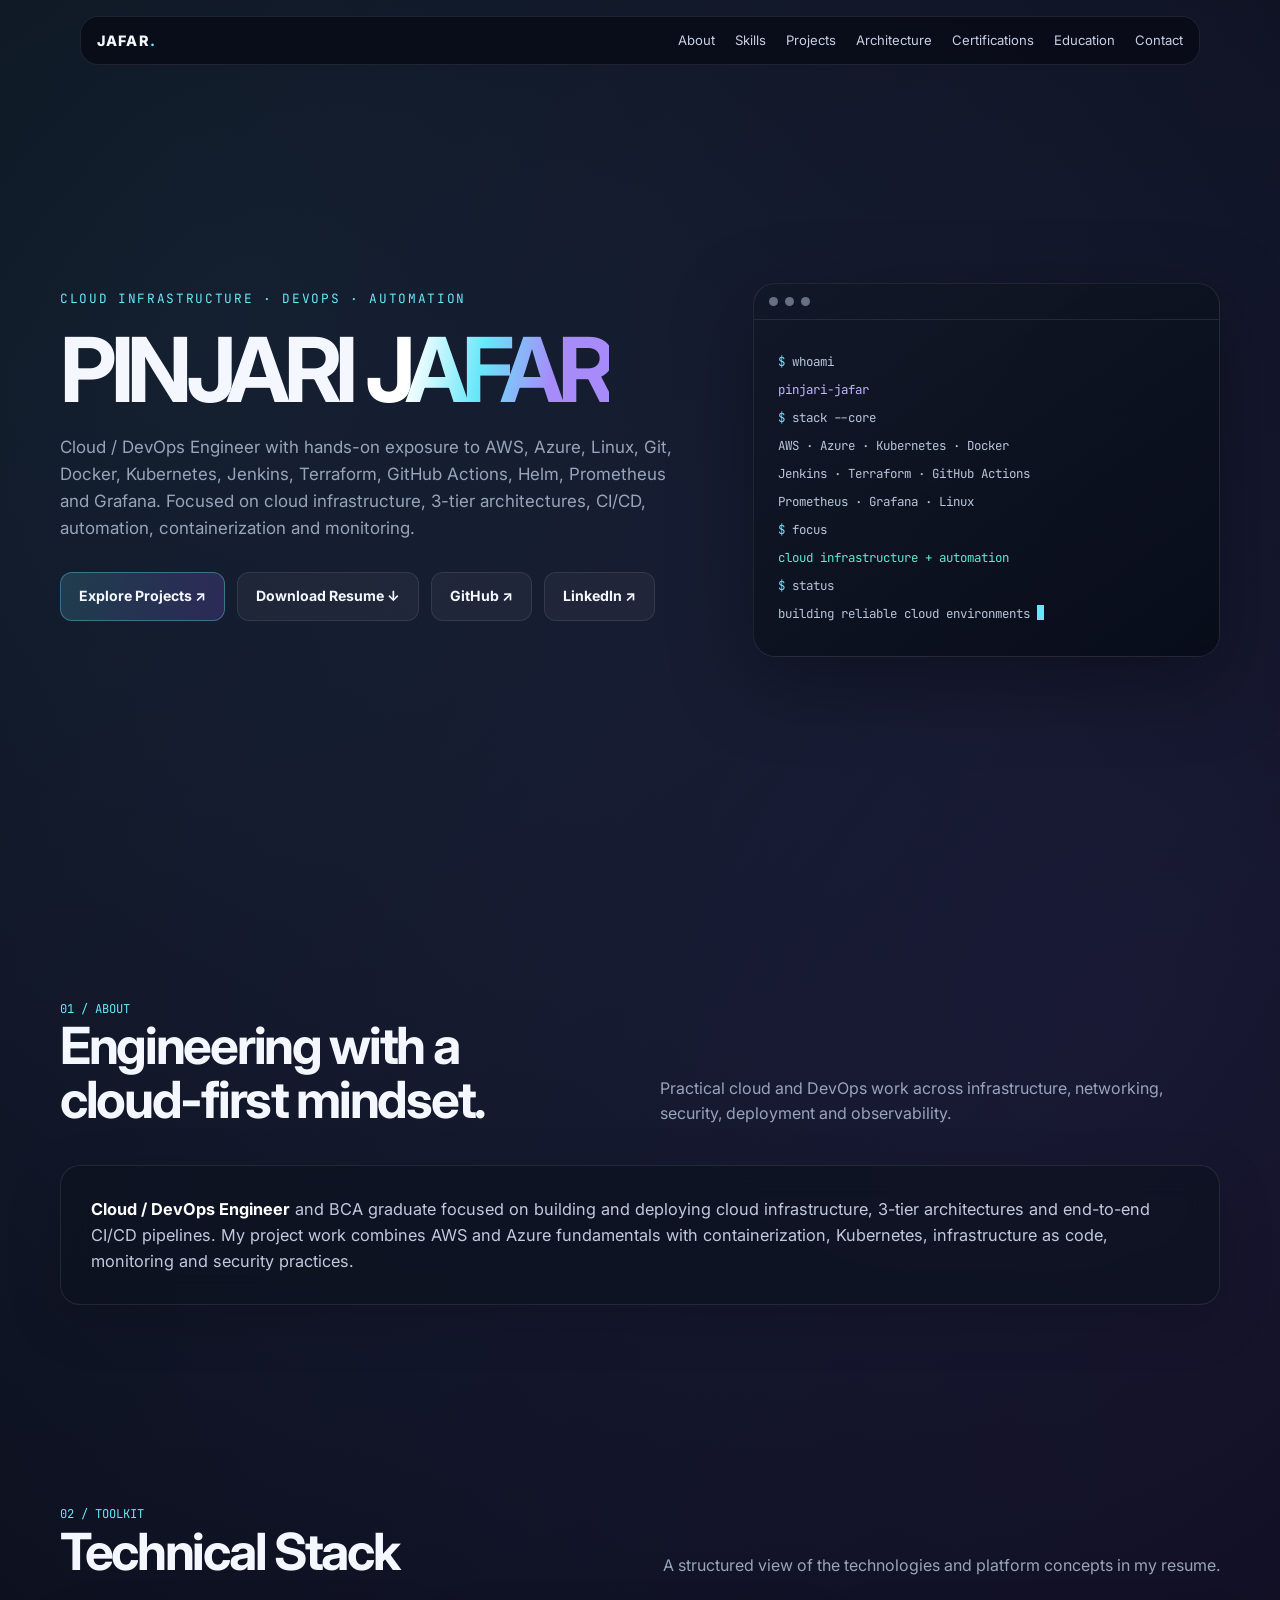
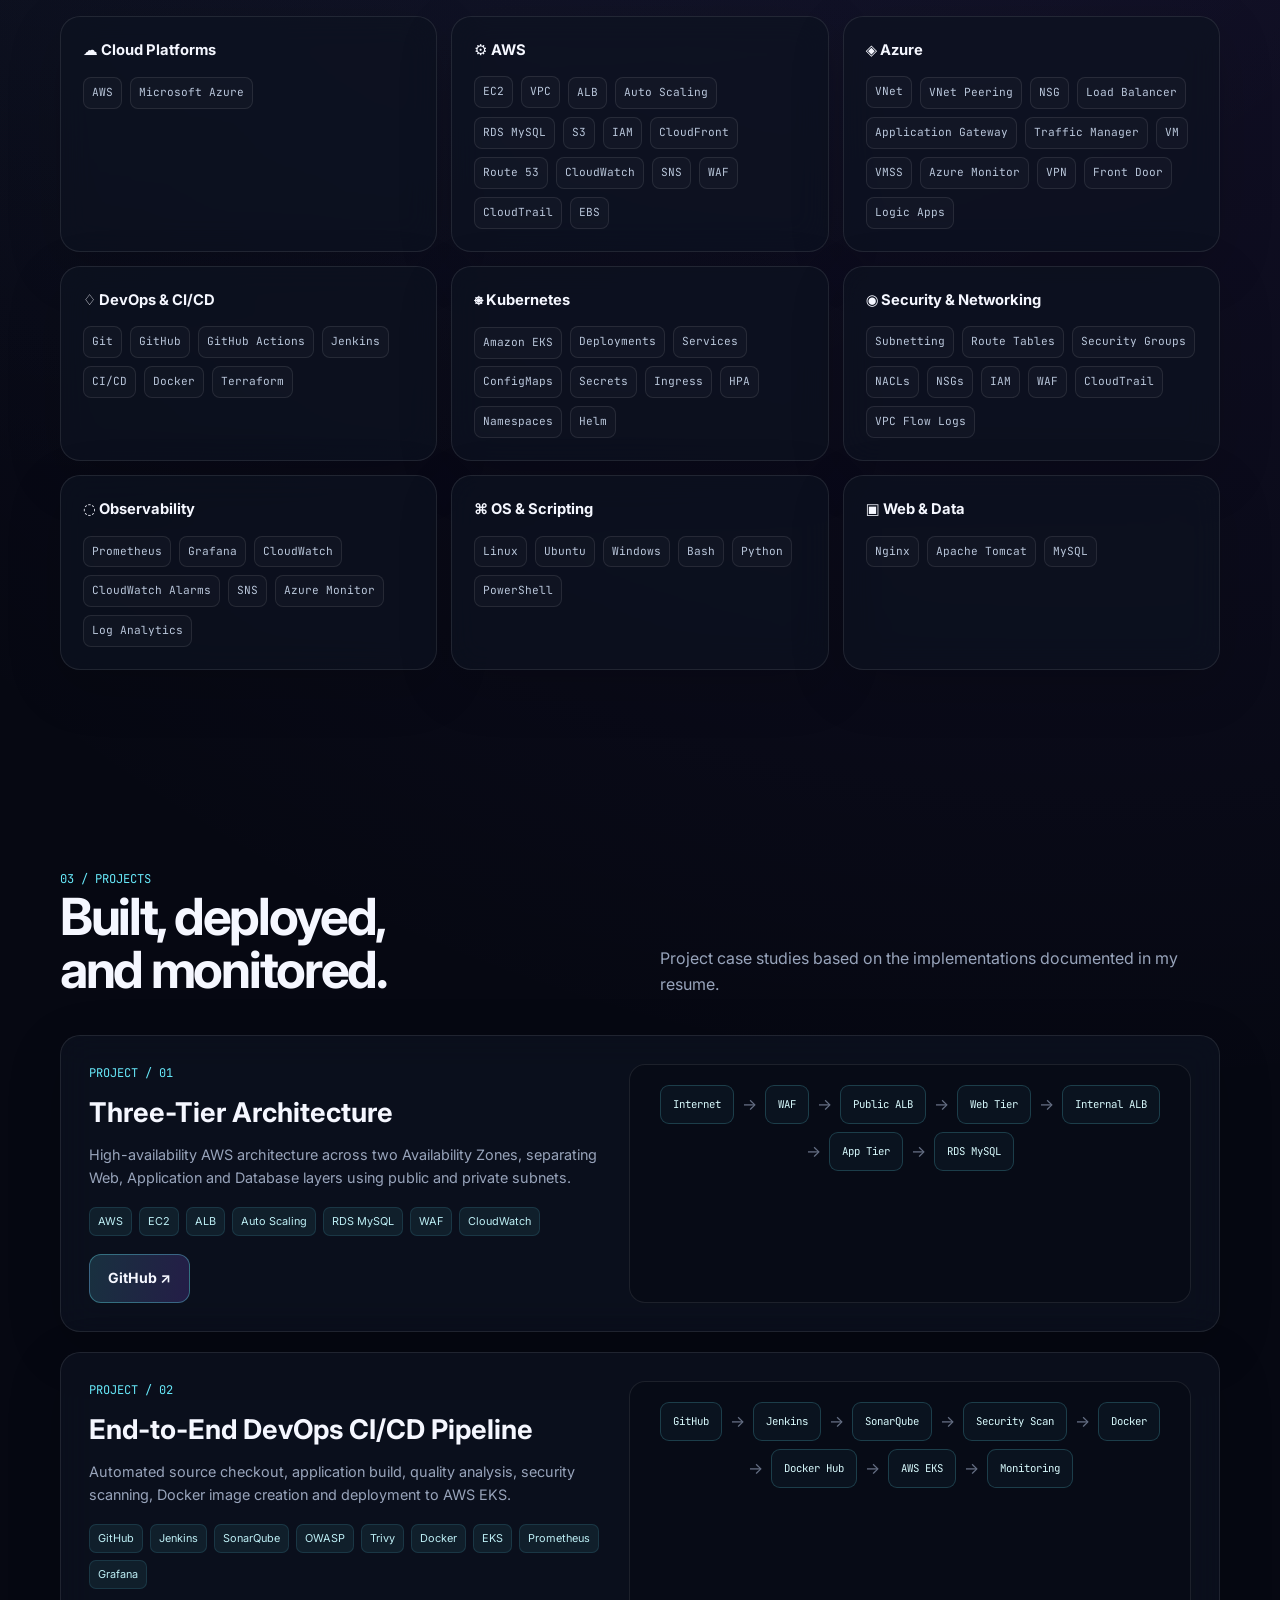
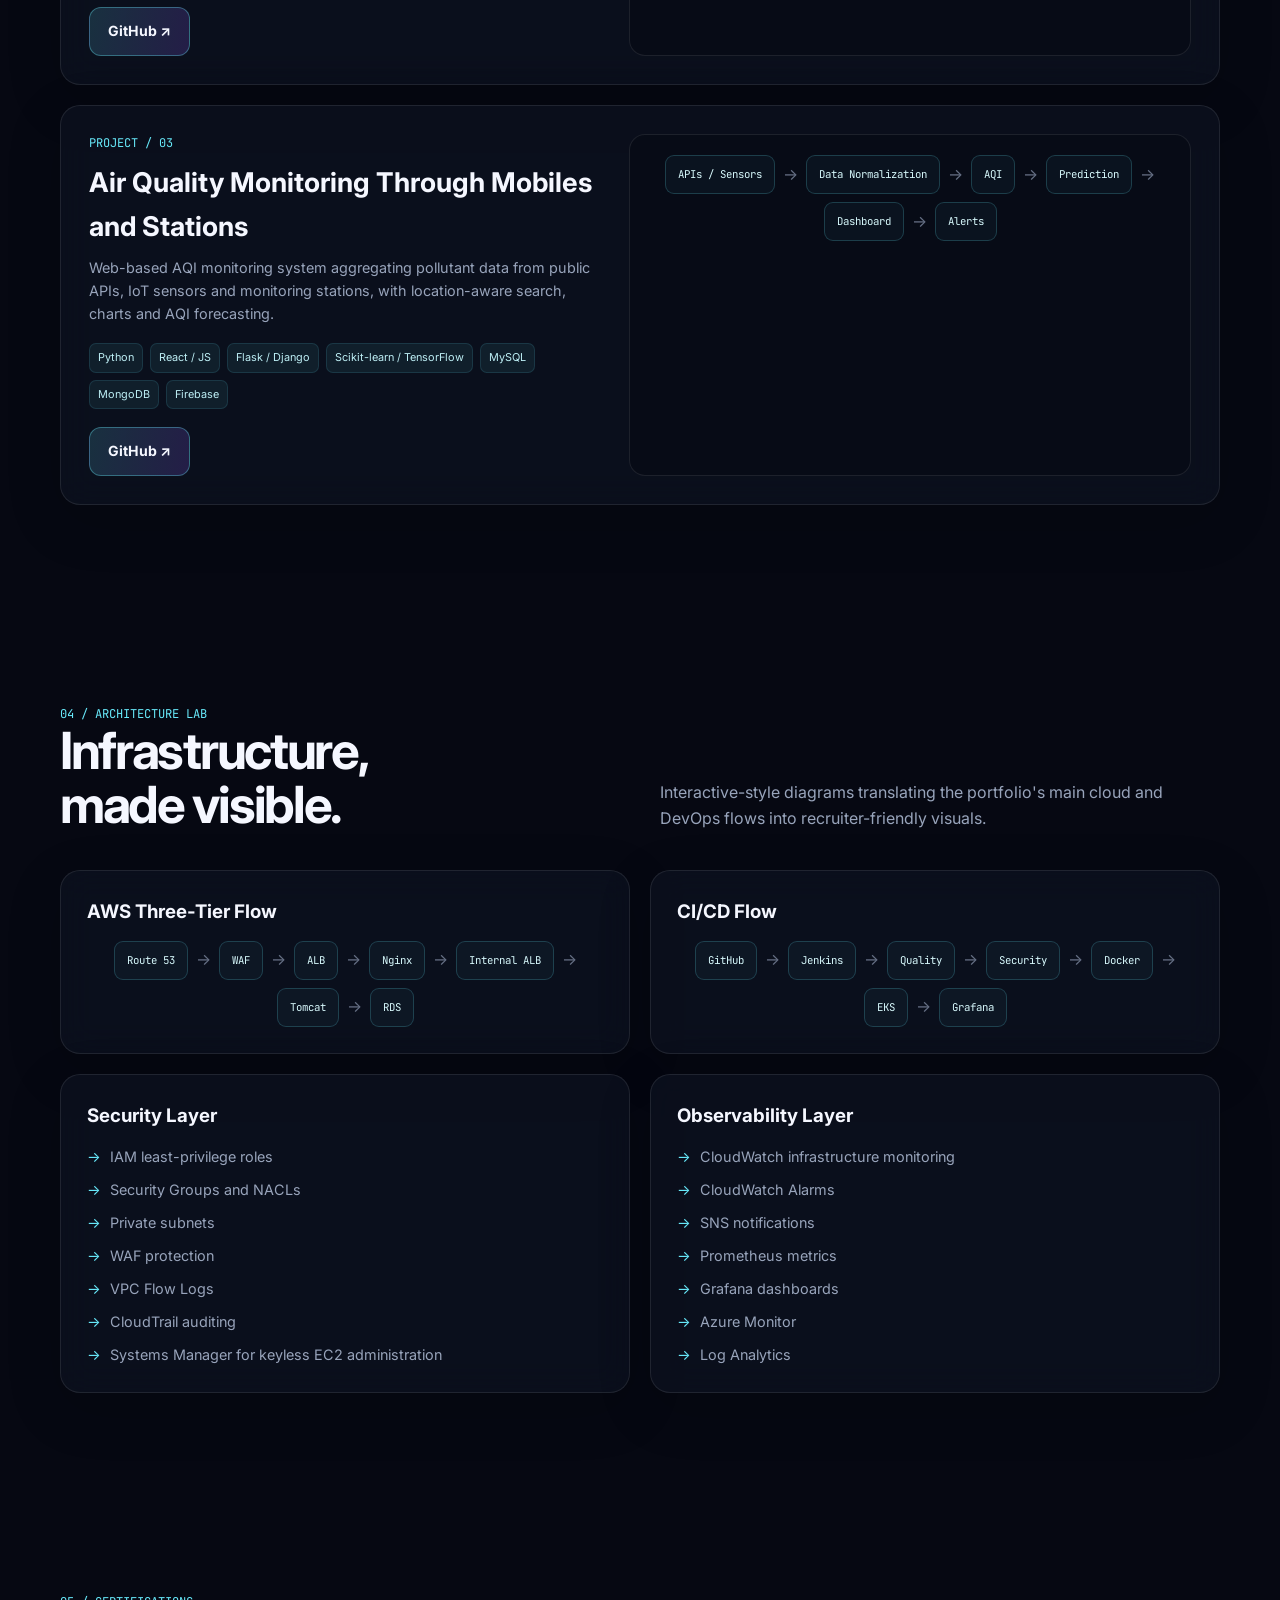
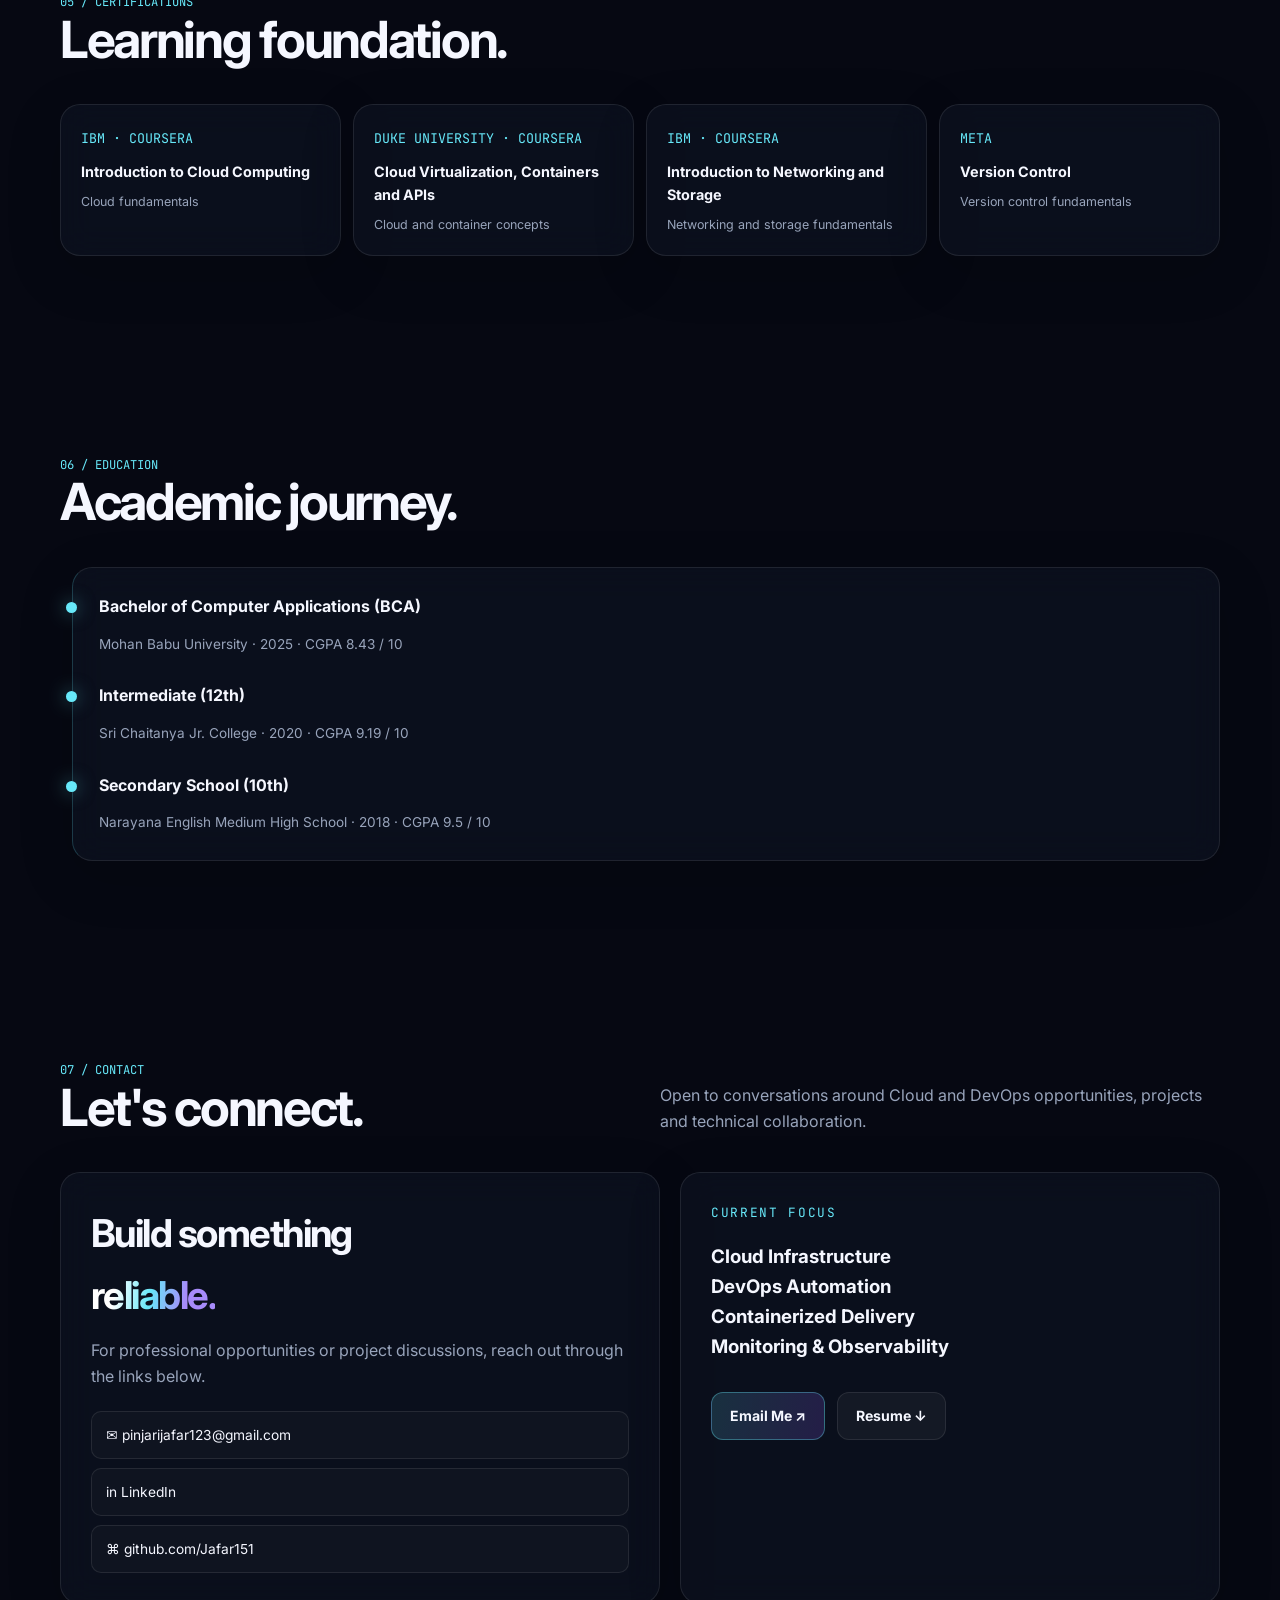
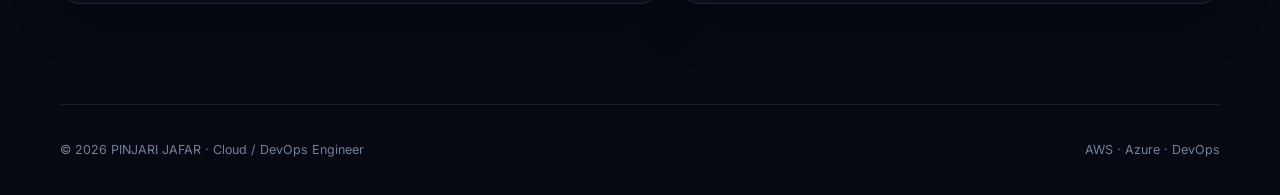
==== index.html @ a894e1ae "newversion" ====
<!DOCTYPE html>
<html lang="en">
<head>
  <meta charset="UTF-8">
  <meta name="viewport" content="width=device-width, initial-scale=1.0">
  <meta name="description" content="PINJARI JAFAR — Cloud / DevOps Engineer portfolio showcasing AWS, Azure, Kubernetes, Docker, CI/CD, security and monitoring projects.">
  <meta property="og:title" content="PINJARI JAFAR | Cloud / DevOps Engineer">
  <meta property="og:description" content="Cloud and DevOps portfolio — AWS, Azure, Kubernetes, Docker, Jenkins, Terraform, CI/CD and observability.">
  <title>PINJARI JAFAR | Cloud / DevOps Engineer</title>
  <link rel="preconnect" href="https://fonts.googleapis.com">
  <link rel="preconnect" href="https://fonts.gstatic.com" crossorigin>
  <link href="https://fonts.googleapis.com/css2?family=Inter:wght@400;500;600;700;800&family=JetBrains+Mono:wght@400;500;600&display=swap" rel="stylesheet">
  <style>
    :root{--bg:#060812;--panel:rgba(13,18,32,.72);--panel2:#0c1222;--text:#f5f7ff;--muted:#98a4bb;--line:rgba(255,255,255,.09);--a:#67e8f9;--b:#8b5cf6;--ok:#5eead4;--shadow:0 24px 80px rgba(0,0,0,.35)}
    *{box-sizing:border-box;margin:0;padding:0} html{scroll-behavior:smooth} body{background:radial-gradient(circle at 15% 5%,rgba(103,232,249,.09),transparent 28%),radial-gradient(circle at 85% 15%,rgba(139,92,246,.12),transparent 30%),var(--bg);color:var(--text);font-family:Inter,system-ui,sans-serif;line-height:1.6;overflow-x:hidden}
    body:before{content:"";position:fixed;inset:0;pointer-events:none;opacity:.28;background-image:linear-gradient(rgba(255,255,255,.025) 1px,transparent 1px),linear-gradient(90deg,rgba(255,255,255,.025) 1px,transparent 1px);background-size:48px 48px;mask-image:linear-gradient(to bottom,#000,transparent 85%);z-index:-1}
    a{color:inherit;text-decoration:none}.container{width:min(1160px,92%);margin:auto}.nav{position:fixed;top:16px;left:50%;transform:translateX(-50%);width:min(1120px,92%);z-index:50;padding:12px 16px;border:1px solid var(--line);background:rgba(6,8,18,.68);backdrop-filter:blur(18px);border-radius:18px;display:flex;align-items:center;justify-content:space-between}.brand{font-weight:800;letter-spacing:.08em;font-size:.9rem}.brand span{color:var(--a)}.links{display:flex;gap:20px;font-size:.82rem;color:#c7d0e2}.links a:hover{color:var(--a)}.menu{display:none;background:none;border:0;color:white;font-size:1.4rem}
    section{padding:100px 0}.hero{min-height:100vh;display:grid;place-items:center;padding-top:140px;position:relative}.hero-grid{display:grid;grid-template-columns:1.15fr .85fr;gap:60px;align-items:center}.eyebrow{font-family:"JetBrains Mono",monospace;color:var(--a);font-size:.8rem;letter-spacing:.13em;text-transform:uppercase;margin-bottom:18px}.hero h1{font-size:clamp(3rem,7vw,6.4rem);line-height:.94;letter-spacing:-.07em;margin-bottom:22px}.gradient{background:linear-gradient(100deg,#fff 20%,var(--a),#a78bfa 75%);-webkit-background-clip:text;background-clip:text;color:transparent}.hero p{max-width:690px;color:var(--muted);font-size:1.06rem}.actions{display:flex;gap:12px;flex-wrap:wrap;margin:30px 0}.btn{padding:12px 18px;border:1px solid var(--line);border-radius:12px;background:rgba(255,255,255,.045);font-weight:700;font-size:.88rem;transition:.25s}.btn.primary{background:linear-gradient(100deg,rgba(103,232,249,.16),rgba(139,92,246,.2));border-color:rgba(103,232,249,.35)}.btn:hover{transform:translateY(-3px);border-color:rgba(103,232,249,.55);box-shadow:0 12px 35px rgba(103,232,249,.08)}
    .terminal{border:1px solid var(--line);border-radius:22px;background:linear-gradient(145deg,rgba(17,24,39,.86),rgba(8,12,24,.92));box-shadow:var(--shadow);overflow:hidden}.term-top{display:flex;gap:7px;padding:13px 15px;border-bottom:1px solid var(--line)}.dot{width:9px;height:9px;border-radius:50%;background:#667085}.term-body{padding:24px;font-family:"JetBrains Mono",monospace;font-size:.78rem;color:#b9c6da}.term-body .cyan{color:var(--a)}.term-body .purple{color:#c4b5fd}.term-body .green{color:var(--ok)}.line{margin:8px 0}.cursor{display:inline-block;width:7px;height:15px;background:var(--a);vertical-align:-2px;animation:blink 1s infinite}@keyframes blink{50%{opacity:0}}
    .section-head{display:flex;justify-content:space-between;align-items:end;gap:30px;margin-bottom:38px}.kicker{color:var(--a);font-family:"JetBrains Mono",monospace;font-size:.76rem}.section-head h2{font-size:clamp(2rem,4vw,3.4rem);letter-spacing:-.045em;line-height:1.05}.section-head p{color:var(--muted);max-width:560px}
    .glass{border:1px solid var(--line);background:var(--panel);backdrop-filter:blur(16px);border-radius:20px;box-shadow:0 16px 55px rgba(0,0,0,.16)}.about{padding:30px}.about p{color:#c1cadd;font-size:1.02rem}.about strong{color:#fff}
    .skill-grid{display:grid;grid-template-columns:repeat(3,1fr);gap:14px}.skill{padding:22px;transition:.25s}.skill:hover{transform:translateY(-5px);border-color:rgba(103,232,249,.22)}.skill h3{font-size:.92rem;margin-bottom:14px}.chips{display:flex;flex-wrap:wrap;gap:8px}.chip{font-family:"JetBrains Mono",monospace;font-size:.7rem;color:#b9c6da;border:1px solid var(--line);padding:6px 8px;border-radius:8px;background:rgba(255,255,255,.025)}
    .projects{display:grid;gap:20px}.project{padding:28px;display:grid;grid-template-columns:1fr 1.1fr;gap:30px}.project .num{font-family:"JetBrains Mono",monospace;color:var(--a);font-size:.75rem}.project h3{font-size:1.7rem;margin:8px 0}.project p{color:var(--muted);font-size:.9rem}.tags{display:flex;flex-wrap:wrap;gap:7px;margin:18px 0}.tag{font-size:.68rem;padding:5px 8px;border-radius:7px;background:rgba(103,232,249,.07);color:#bdeff5;border:1px solid rgba(103,232,249,.12)}.project-links{display:flex;gap:10px;margin-top:18px}.arch{border:1px solid var(--line);border-radius:16px;padding:20px;background:#070b16}.flow{display:flex;align-items:center;gap:8px;flex-wrap:wrap;justify-content:center}.node{padding:10px 12px;border:1px solid rgba(103,232,249,.2);background:rgba(103,232,249,.04);border-radius:9px;font-family:"JetBrains Mono",monospace;font-size:.67rem;color:#d7f9fc;text-align:center}.arrow{color:#667085}.twocol{display:grid;grid-template-columns:1fr 1fr;gap:20px}.card{padding:26px}.card h3{margin-bottom:14px}.list{list-style:none;display:grid;gap:10px;color:var(--muted);font-size:.9rem}.list li:before{content:"→";color:var(--a);margin-right:9px}.timeline{border-left:1px solid rgba(103,232,249,.2);margin-left:12px;padding-left:26px;display:grid;gap:28px}.time{position:relative}.time:before{content:"";position:absolute;left:-33px;top:8px;width:11px;height:11px;border-radius:50%;background:var(--a);box-shadow:0 0 18px rgba(103,232,249,.5)}.time h3{font-size:1rem}.time p,.time span{color:var(--muted);font-size:.85rem}.certs{display:grid;grid-template-columns:repeat(4,1fr);gap:12px}.cert{padding:20px}.cert small{color:var(--a);font-family:"JetBrains Mono",monospace}.cert h3{font-size:.9rem;margin:9px 0}.cert p{color:var(--muted);font-size:.78rem}.contact{display:grid;grid-template-columns:1fr .9fr;gap:20px}.contact-card{padding:30px}.contact-card h2{font-size:2.4rem;letter-spacing:-.04em}.contact-card p{color:var(--muted);margin:12px 0 22px}.contact-links{display:grid;gap:9px}.contact-link{padding:12px 14px;border:1px solid var(--line);border-radius:10px;background:rgba(255,255,255,.025);font-size:.86rem}.contact-link:hover{border-color:rgba(103,232,249,.3)}footer{padding:35px 0;border-top:1px solid var(--line);color:#758198;font-size:.78rem;display:flex;justify-content:space-between}.reveal{opacity:0;transform:translateY(22px);transition:.7s ease}.reveal.show{opacity:1;transform:none}
    @media(max-width:900px){.hero-grid,.project,.contact{grid-template-columns:1fr}.skill-grid{grid-template-columns:repeat(2,1fr)}.certs{grid-template-columns:repeat(2,1fr)}.links{display:none}.menu{display:block}.links.open{display:flex;position:absolute;top:62px;left:0;right:0;padding:18px;flex-direction:column;background:#090d19;border:1px solid var(--line);border-radius:14px}.section-head{display:block}.section-head p{margin-top:12px}}
    @media(max-width:560px){section{padding:75px 0}.hero{padding-top:120px}.hero h1{font-size:3.1rem}.skill-grid,.certs,.twocol{grid-template-columns:1fr}.project{padding:20px}.flow{justify-content:flex-start}.arrow{display:none}footer{display:block}.nav{top:10px}}
    @media(prefers-reduced-motion:reduce){html{scroll-behavior:auto}*,*:before,*:after{animation:none!important;transition:none!important}}
  </style>
</head>
<body>
<nav class="nav">
  <a class="brand" href="#home">JAFAR<span>.</span></a>
  <div class="links" id="links">
    <a href="#about">About</a><a href="#skills">Skills</a><a href="#projects">Projects</a><a href="#architecture">Architecture</a><a href="#certifications">Certifications</a><a href="#education">Education</a><a href="#contact">Contact</a>
  </div>
  <button class="menu" id="menu" aria-label="Open navigation">☰</button>
</nav>

<main>
<section class="hero" id="home">
  <div class="container hero-grid">
    <div class="reveal">
      <div class="eyebrow">Cloud Infrastructure · DevOps · Automation</div>
      <h1>PINJARI <span class="gradient">JAFAR</span></h1>
      <p>Cloud / DevOps Engineer with hands-on exposure to AWS, Azure, Linux, Git, Docker, Kubernetes, Jenkins, Terraform, GitHub Actions, Helm, Prometheus and Grafana. Focused on cloud infrastructure, 3-tier architectures, CI/CD, automation, containerization and monitoring.</p>
      <div class="actions">
        <a class="btn primary" href="#projects">Explore Projects ↗</a>
        <a class="btn" href="RESUME.pdf" download>Download Resume ↓</a>
        <a class="btn" href="https://github.com/Jafar151" target="_blank" rel="noopener">GitHub ↗</a>
        <a class="btn" href="https://www.linkedin.com/in/pinjarijafar" target="_blank" rel="noopener">LinkedIn ↗</a>
      </div>
    </div>
    <div class="terminal reveal">
      <div class="term-top"><span class="dot"></span><span class="dot"></span><span class="dot"></span></div>
      <div class="term-body">
        <div class="line"><span class="cyan">$</span> whoami</div>
        <div class="line"><span class="purple">pinjari-jafar</span></div>
        <div class="line"><span class="cyan">$</span> stack --core</div>
        <div class="line">AWS · Azure · Kubernetes · Docker</div>
        <div class="line">Jenkins · Terraform · GitHub Actions</div>
        <div class="line">Prometheus · Grafana · Linux</div>
        <div class="line"><span class="cyan">$</span> focus</div>
        <div class="line"><span class="green">cloud infrastructure + automation</span></div>
        <div class="line"><span class="cyan">$</span> status</div>
        <div class="line">building reliable cloud environments <span class="cursor"></span></div>
      </div>
    </div>
  </div>
</section>

<section id="about">
<div class="container">
  <div class="section-head reveal"><div><div class="kicker">01 / ABOUT</div><h2>Engineering with a<br>cloud-first mindset.</h2></div><p>Practical cloud and DevOps work across infrastructure, networking, security, deployment and observability.</p></div>
  <div class="glass about reveal"><p><strong>Cloud / DevOps Engineer</strong> and BCA graduate focused on building and deploying cloud infrastructure, 3-tier architectures and end-to-end CI/CD pipelines. My project work combines AWS and Azure fundamentals with containerization, Kubernetes, infrastructure as code, monitoring and security practices.</p></div>
</div>
</section>

<section id="skills">
<div class="container">
  <div class="section-head reveal"><div><div class="kicker">02 / TOOLKIT</div><h2>Technical Stack</h2></div><p>A structured view of the technologies and platform concepts in my resume.</p></div>
  <div class="skill-grid">
    <div class="glass skill reveal"><h3>☁ Cloud Platforms</h3><div class="chips"><span class="chip">AWS</span><span class="chip">Microsoft Azure</span></div></div>
    <div class="glass skill reveal"><h3>⚙ AWS</h3><div class="chips"><span class="chip">EC2</span><span class="chip">VPC</span><span class="chip">ALB</span><span class="chip">Auto Scaling</span><span class="chip">RDS MySQL</span><span class="chip">S3</span><span class="chip">IAM</span><span class="chip">CloudFront</span><span class="chip">Route 53</span><span class="chip">CloudWatch</span><span class="chip">SNS</span><span class="chip">WAF</span><span class="chip">CloudTrail</span><span class="chip">EBS</span></div></div>
    <div class="glass skill reveal"><h3>◈ Azure</h3><div class="chips"><span class="chip">VNet</span><span class="chip">VNet Peering</span><span class="chip">NSG</span><span class="chip">Load Balancer</span><span class="chip">Application Gateway</span><span class="chip">Traffic Manager</span><span class="chip">VM</span><span class="chip">VMSS</span><span class="chip">Azure Monitor</span><span class="chip">VPN</span><span class="chip">Front Door</span><span class="chip">Logic Apps</span></div></div>
    <div class="glass skill reveal"><h3>♢ DevOps & CI/CD</h3><div class="chips"><span class="chip">Git</span><span class="chip">GitHub</span><span class="chip">GitHub Actions</span><span class="chip">Jenkins</span><span class="chip">CI/CD</span><span class="chip">Docker</span><span class="chip">Terraform</span></div></div>
    <div class="glass skill reveal"><h3>⎈ Kubernetes</h3><div class="chips"><span class="chip">Amazon EKS</span><span class="chip">Deployments</span><span class="chip">Services</span><span class="chip">ConfigMaps</span><span class="chip">Secrets</span><span class="chip">Ingress</span><span class="chip">HPA</span><span class="chip">Namespaces</span><span class="chip">Helm</span></div></div>
    <div class="glass skill reveal"><h3>◉ Security & Networking</h3><div class="chips"><span class="chip">Subnetting</span><span class="chip">Route Tables</span><span class="chip">Security Groups</span><span class="chip">NACLs</span><span class="chip">NSGs</span><span class="chip">IAM</span><span class="chip">WAF</span><span class="chip">CloudTrail</span><span class="chip">VPC Flow Logs</span></div></div>
    <div class="glass skill reveal"><h3>◌ Observability</h3><div class="chips"><span class="chip">Prometheus</span><span class="chip">Grafana</span><span class="chip">CloudWatch</span><span class="chip">CloudWatch Alarms</span><span class="chip">SNS</span><span class="chip">Azure Monitor</span><span class="chip">Log Analytics</span></div></div>
    <div class="glass skill reveal"><h3>⌘ OS & Scripting</h3><div class="chips"><span class="chip">Linux</span><span class="chip">Ubuntu</span><span class="chip">Windows</span><span class="chip">Bash</span><span class="chip">Python</span><span class="chip">PowerShell</span></div></div>
    <div class="glass skill reveal"><h3>▣ Web & Data</h3><div class="chips"><span class="chip">Nginx</span><span class="chip">Apache Tomcat</span><span class="chip">MySQL</span></div></div>
  </div>
</div>
</section>

<section id="projects">
<div class="container">
  <div class="section-head reveal"><div><div class="kicker">03 / PROJECTS</div><h2>Built, deployed,<br>and monitored.</h2></div><p>Project case studies based on the implementations documented in my resume.</p></div>
  <div class="projects">
    <article class="glass project reveal">
      <div><div class="num">PROJECT / 01</div><h3>Three-Tier Architecture</h3><p>High-availability AWS architecture across two Availability Zones, separating Web, Application and Database layers using public and private subnets.</p><div class="tags"><span class="tag">AWS</span><span class="tag">EC2</span><span class="tag">ALB</span><span class="tag">Auto Scaling</span><span class="tag">RDS MySQL</span><span class="tag">WAF</span><span class="tag">CloudWatch</span></div><div class="project-links"><a class="btn primary" href="https://github.com/Jafar151/three-tier-architecture" target="_blank" rel="noopener">GitHub ↗</a></div></div>
      <div class="arch"><div class="flow"><span class="node">Internet</span><span class="arrow">→</span><span class="node">WAF</span><span class="arrow">→</span><span class="node">Public ALB</span><span class="arrow">→</span><span class="node">Web Tier</span><span class="arrow">→</span><span class="node">Internal ALB</span><span class="arrow">→</span><span class="node">App Tier</span><span class="arrow">→</span><span class="node">RDS MySQL</span></div></div>
    </article>
    <article class="glass project reveal">
      <div><div class="num">PROJECT / 02</div><h3>End-to-End DevOps CI/CD Pipeline</h3><p>Automated source checkout, application build, quality analysis, security scanning, Docker image creation and deployment to AWS EKS.</p><div class="tags"><span class="tag">GitHub</span><span class="tag">Jenkins</span><span class="tag">SonarQube</span><span class="tag">OWASP</span><span class="tag">Trivy</span><span class="tag">Docker</span><span class="tag">EKS</span><span class="tag">Prometheus</span><span class="tag">Grafana</span></div><div class="project-links"><a class="btn primary" href="https://github.com/Jafar151/End-to-End-DevOps-CI-CD-Pipeline" target="_blank" rel="noopener">GitHub ↗</a></div></div>
      <div class="arch"><div class="flow"><span class="node">GitHub</span><span class="arrow">→</span><span class="node">Jenkins</span><span class="arrow">→</span><span class="node">SonarQube</span><span class="arrow">→</span><span class="node">Security Scan</span><span class="arrow">→</span><span class="node">Docker</span><span class="arrow">→</span><span class="node">Docker Hub</span><span class="arrow">→</span><span class="node">AWS EKS</span><span class="arrow">→</span><span class="node">Monitoring</span></div></div>
    </article>
    <article class="glass project reveal">
      <div><div class="num">PROJECT / 03</div><h3>Air Quality Monitoring Through Mobiles and Stations</h3><p>Web-based AQI monitoring system aggregating pollutant data from public APIs, IoT sensors and monitoring stations, with location-aware search, charts and AQI forecasting.</p><div class="tags"><span class="tag">Python</span><span class="tag">React / JS</span><span class="tag">Flask / Django</span><span class="tag">Scikit-learn / TensorFlow</span><span class="tag">MySQL</span><span class="tag">MongoDB</span><span class="tag">Firebase</span></div><div class="project-links"><a class="btn primary" href="https://github.com/Jafar151/air-quality-monitoring-through-mobiles-and-stations" target="_blank" rel="noopener">GitHub ↗</a></div></div>
      <div class="arch"><div class="flow"><span class="node">APIs / Sensors</span><span class="arrow">→</span><span class="node">Data Normalization</span><span class="arrow">→</span><span class="node">AQI</span><span class="arrow">→</span><span class="node">Prediction</span><span class="arrow">→</span><span class="node">Dashboard</span><span class="arrow">→</span><span class="node">Alerts</span></div></div>
    </article>
  </div>
</div>
</section>

<section id="architecture">
<div class="container">
  <div class="section-head reveal"><div><div class="kicker">04 / ARCHITECTURE LAB</div><h2>Infrastructure,<br>made visible.</h2></div><p>Interactive-style diagrams translating the portfolio's main cloud and DevOps flows into recruiter-friendly visuals.</p></div>
  <div class="twocol">
    <div class="glass card reveal"><h3>AWS Three-Tier Flow</h3><div class="flow"><span class="node">Route 53</span><span class="arrow">→</span><span class="node">WAF</span><span class="arrow">→</span><span class="node">ALB</span><span class="arrow">→</span><span class="node">Nginx</span><span class="arrow">→</span><span class="node">Internal ALB</span><span class="arrow">→</span><span class="node">Tomcat</span><span class="arrow">→</span><span class="node">RDS</span></div></div>
    <div class="glass card reveal"><h3>CI/CD Flow</h3><div class="flow"><span class="node">GitHub</span><span class="arrow">→</span><span class="node">Jenkins</span><span class="arrow">→</span><span class="node">Quality</span><span class="arrow">→</span><span class="node">Security</span><span class="arrow">→</span><span class="node">Docker</span><span class="arrow">→</span><span class="node">EKS</span><span class="arrow">→</span><span class="node">Grafana</span></div></div>
  </div>
  <div class="twocol" style="margin-top:20px">
    <div class="glass card reveal"><h3>Security Layer</h3><ul class="list"><li>IAM least-privilege roles</li><li>Security Groups and NACLs</li><li>Private subnets</li><li>WAF protection</li><li>VPC Flow Logs</li><li>CloudTrail auditing</li><li>Systems Manager for keyless EC2 administration</li></ul></div>
    <div class="glass card reveal"><h3>Observability Layer</h3><ul class="list"><li>CloudWatch infrastructure monitoring</li><li>CloudWatch Alarms</li><li>SNS notifications</li><li>Prometheus metrics</li><li>Grafana dashboards</li><li>Azure Monitor</li><li>Log Analytics</li></ul></div>
  </div>
</div>
</section>

<section id="certifications">
<div class="container">
  <div class="section-head reveal"><div><div class="kicker">05 / CERTIFICATIONS</div><h2>Learning foundation.</h2></div></div>
  <div class="certs">
    <div class="glass cert reveal"><small>IBM · COURSERA</small><h3>Introduction to Cloud Computing</h3><p>Cloud fundamentals</p></div>
    <div class="glass cert reveal"><small>DUKE UNIVERSITY · COURSERA</small><h3>Cloud Virtualization, Containers and APIs</h3><p>Cloud and container concepts</p></div>
    <div class="glass cert reveal"><small>IBM · COURSERA</small><h3>Introduction to Networking and Storage</h3><p>Networking and storage fundamentals</p></div>
    <div class="glass cert reveal"><small>META</small><h3>Version Control</h3><p>Version control fundamentals</p></div>
  </div>
</div>
</section>

<section id="education">
<div class="container">
  <div class="section-head reveal"><div><div class="kicker">06 / EDUCATION</div><h2>Academic journey.</h2></div></div>
  <div class="glass card timeline reveal">
    <div class="time"><h3>Bachelor of Computer Applications (BCA)</h3><p>Mohan Babu University · 2025 · CGPA 8.43 / 10</p></div>
    <div class="time"><h3>Intermediate (12th)</h3><p>Sri Chaitanya Jr. College · 2020 · CGPA 9.19 / 10</p></div>
    <div class="time"><h3>Secondary School (10th)</h3><p>Narayana English Medium High School · 2018 · CGPA 9.5 / 10</p></div>
  </div>
</div>
</section>

<section id="contact">
<div class="container">
  <div class="section-head reveal"><div><div class="kicker">07 / CONTACT</div><h2>Let's connect.</h2></div><p>Open to conversations around Cloud and DevOps opportunities, projects and technical collaboration.</p></div>
  <div class="contact">
    <div class="glass contact-card reveal"><h2>Build something<br><span class="gradient">reliable.</span></h2><p>For professional opportunities or project discussions, reach out through the links below.</p><div class="contact-links"><a class="contact-link" href="mailto:pinjarijafar123@gmail.com">✉ pinjarijafar123@gmail.com</a><a class="contact-link" href="https://www.linkedin.com/in/pinjarijafar" target="_blank" rel="noopener">in LinkedIn</a><a class="contact-link" href="https://github.com/Jafar151" target="_blank" rel="noopener">⌘ github.com/Jafar151</a></div></div>
    <div class="glass contact-card reveal"><div class="eyebrow">CURRENT FOCUS</div><h3>Cloud Infrastructure<br>DevOps Automation<br>Containerized Delivery<br>Monitoring & Observability</h3><div class="actions"><a class="btn primary" href="mailto:pinjarijafar123@gmail.com">Email Me ↗</a><a class="btn" href="RESUME.pdf" download>Resume ↓</a></div></div>
  </div>
</div>
</section>
</main>

<footer class="container"><span>© 2026 PINJARI JAFAR · Cloud / DevOps Engineer</span><span>AWS · Azure · DevOps</span></footer>
<script>
const menu=document.getElementById('menu'), links=document.getElementById('links');
menu.addEventListener('click',()=>links.classList.toggle('open'));
links.querySelectorAll('a').forEach(a=>a.addEventListener('click',()=>links.classList.remove('open')));
const io=new IntersectionObserver(entries=>entries.forEach(e=>{if(e.isIntersecting)e.target.classList.add('show')}),{threshold:.08});
document.querySelectorAll('.reveal').forEach(e=>io.observe(e));
</script>
</body>
</html>
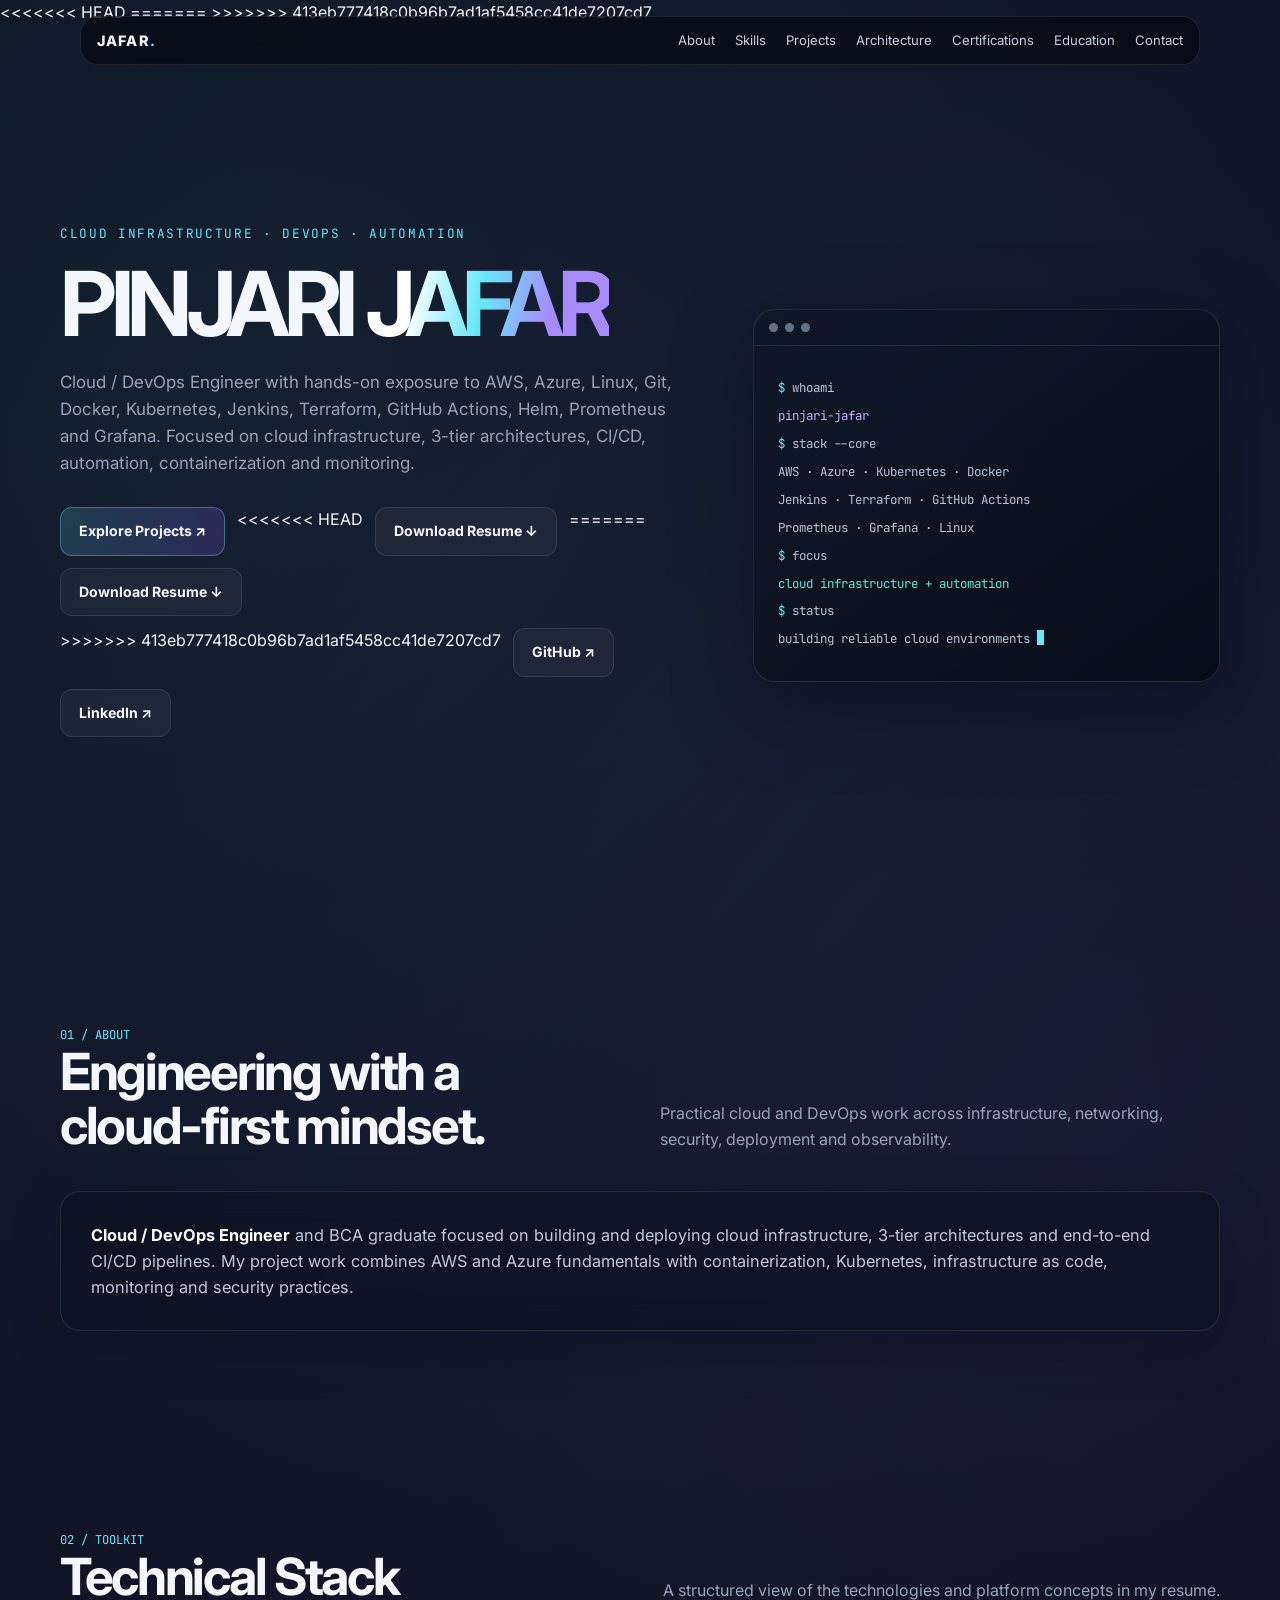
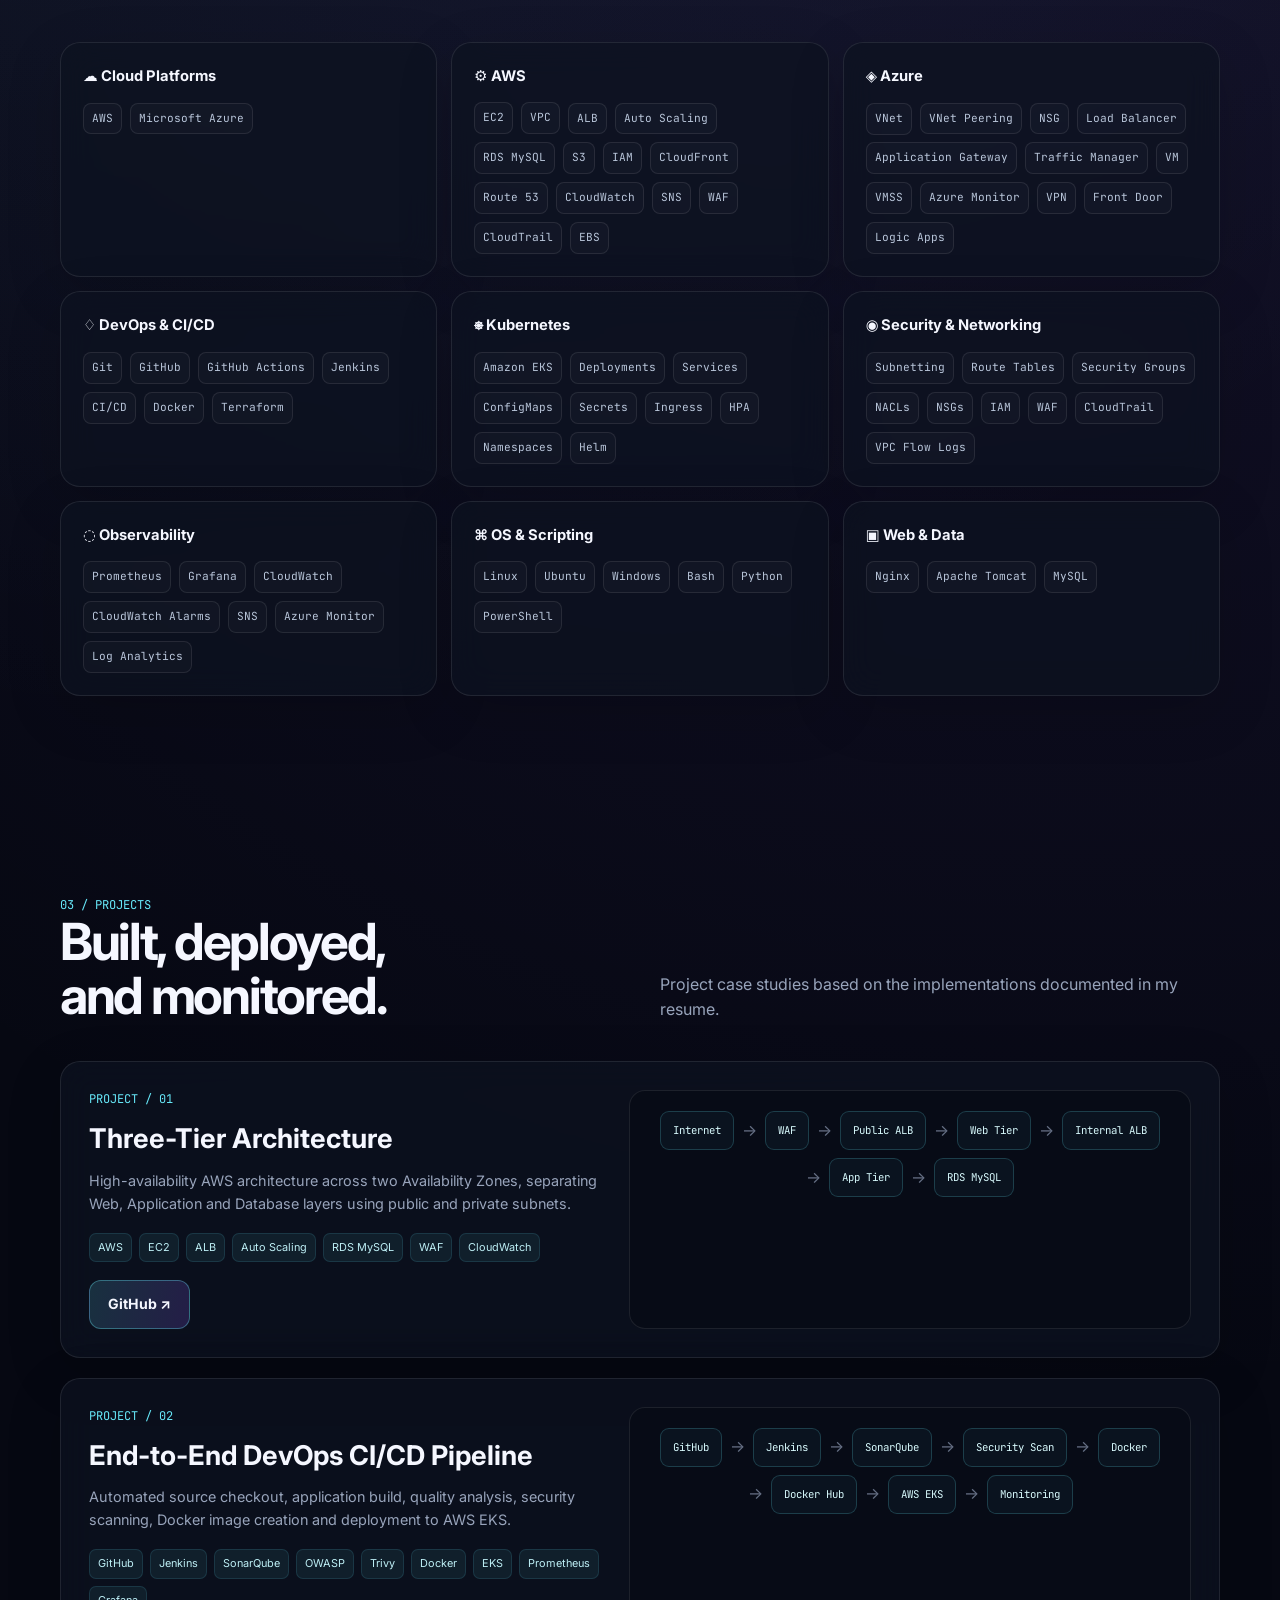
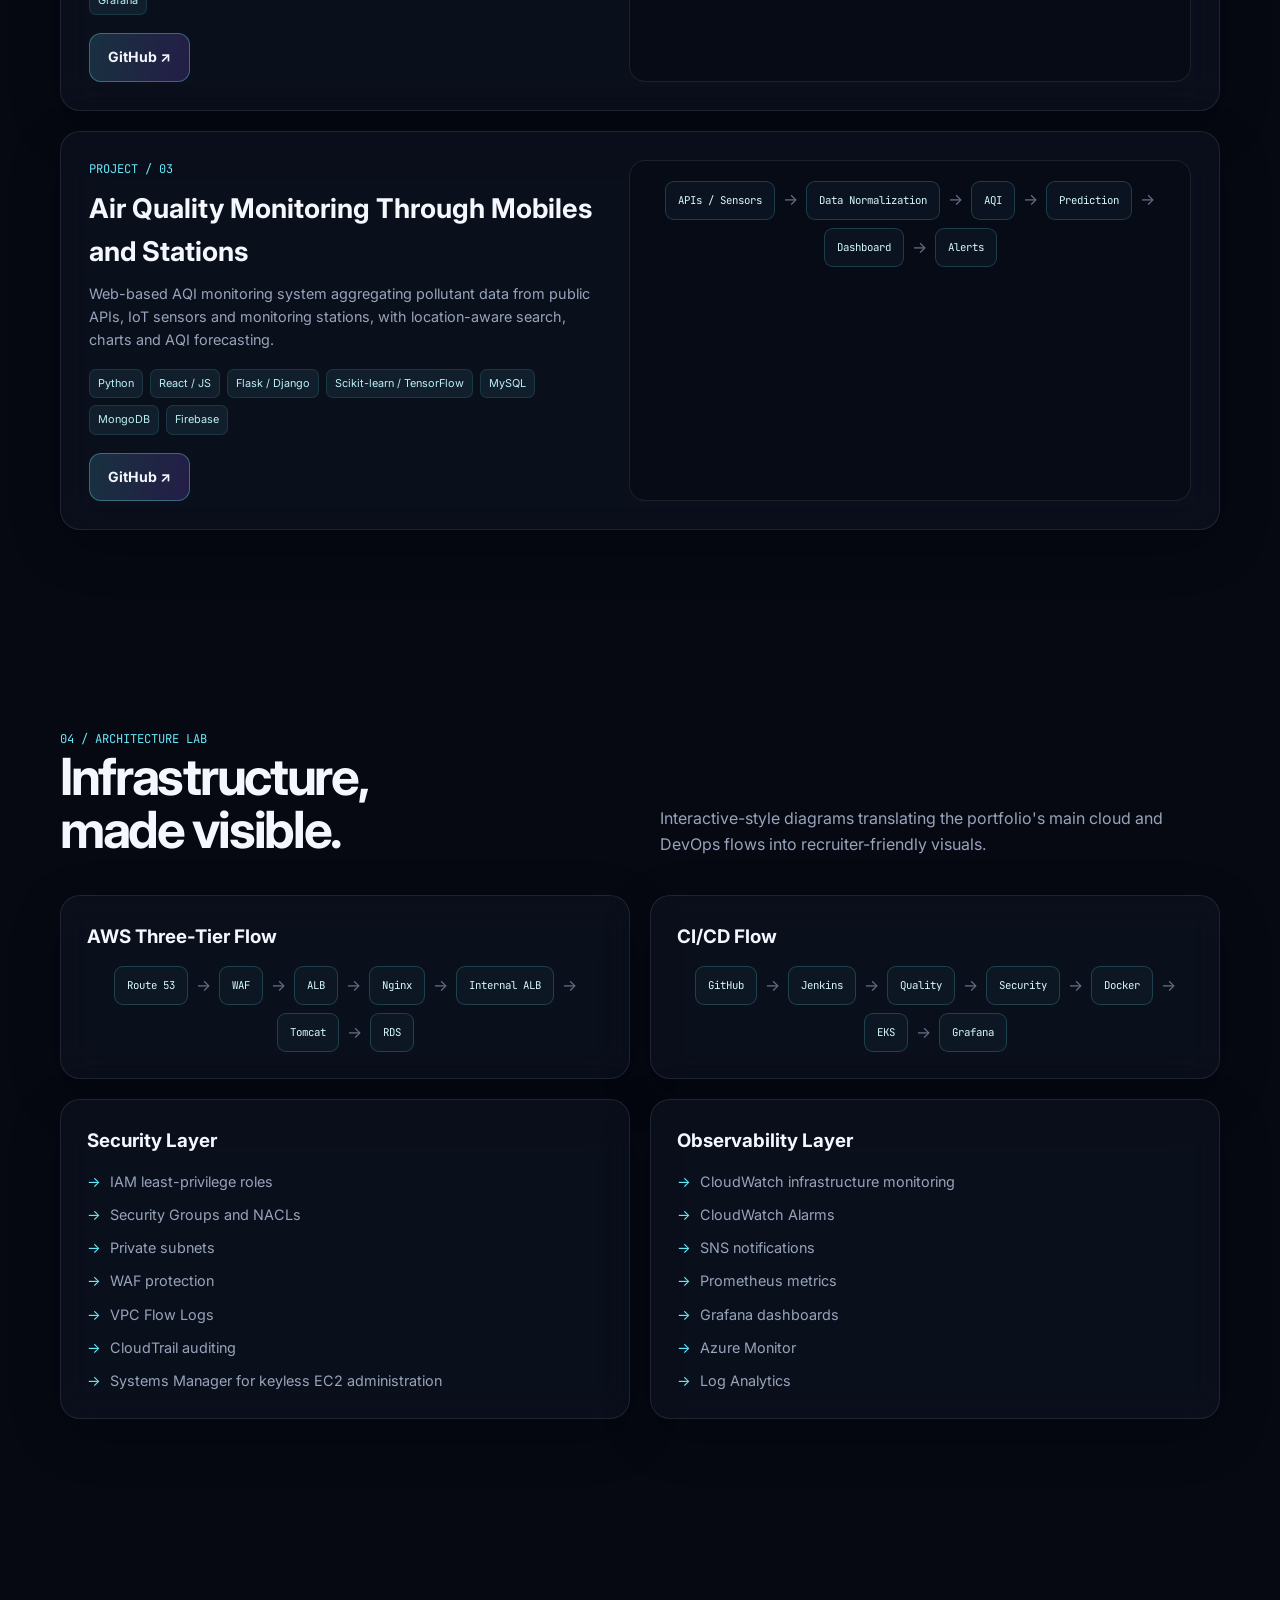
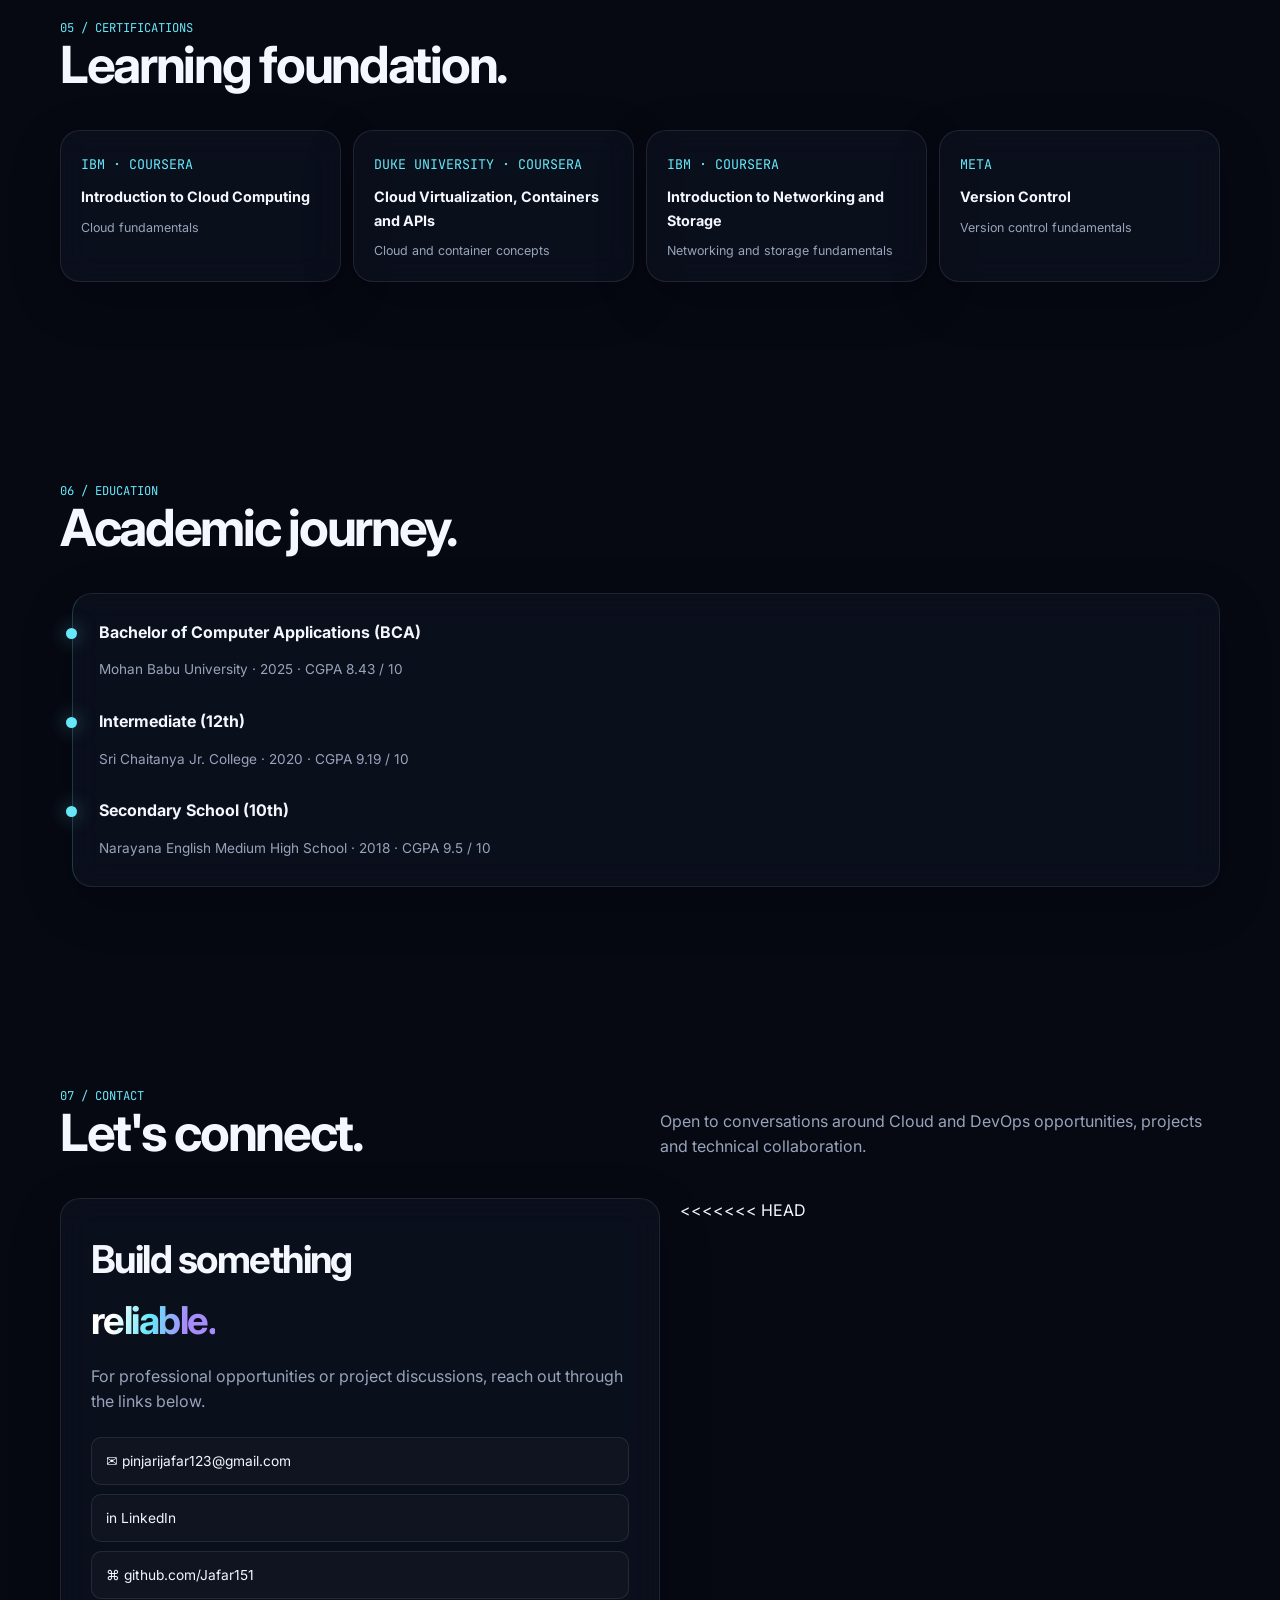
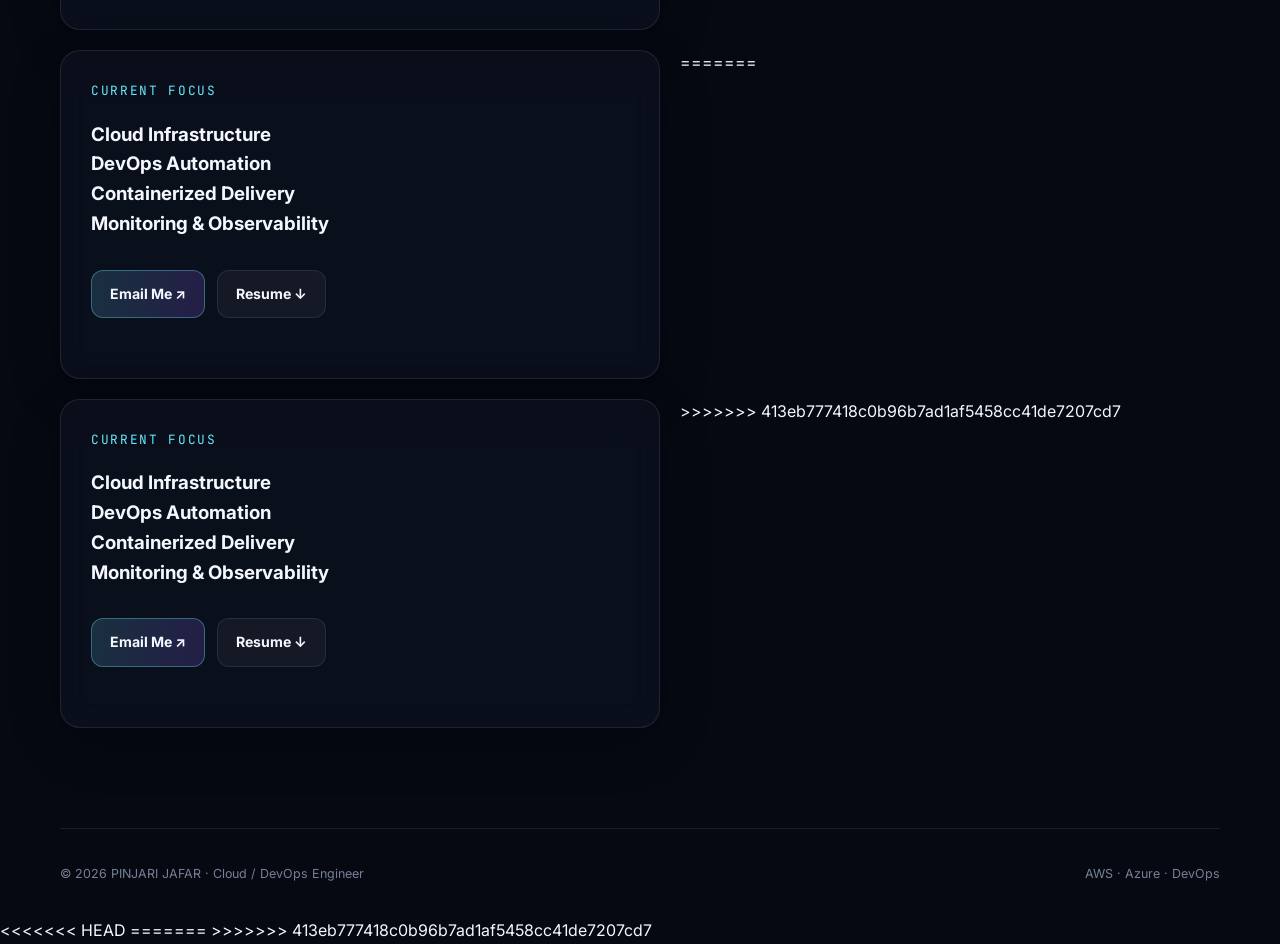
==== commit 64f1f894: "newversion" ====
--- a/index.html
+++ b/index.html
@@ -10,6 +10,7 @@
   <link rel="preconnect" href="https://fonts.googleapis.com">
   <link rel="preconnect" href="https://fonts.gstatic.com" crossorigin>
   <link href="https://fonts.googleapis.com/css2?family=Inter:wght@400;500;600;700;800&family=JetBrains+Mono:wght@400;500;600&display=swap" rel="stylesheet">
+<<<<<<< HEAD
   <style>
     :root{--bg:#060812;--panel:rgba(13,18,32,.72);--panel2:#0c1222;--text:#f5f7ff;--muted:#98a4bb;--line:rgba(255,255,255,.09);--a:#67e8f9;--b:#8b5cf6;--ok:#5eead4;--shadow:0 24px 80px rgba(0,0,0,.35)}
     *{box-sizing:border-box;margin:0;padding:0} html{scroll-behavior:smooth} body{background:radial-gradient(circle at 15% 5%,rgba(103,232,249,.09),transparent 28%),radial-gradient(circle at 85% 15%,rgba(139,92,246,.12),transparent 30%),var(--bg);color:var(--text);font-family:Inter,system-ui,sans-serif;line-height:1.6;overflow-x:hidden}
@@ -25,6 +26,10 @@
     @media(max-width:560px){section{padding:75px 0}.hero{padding-top:120px}.hero h1{font-size:3.1rem}.skill-grid,.certs,.twocol{grid-template-columns:1fr}.project{padding:20px}.flow{justify-content:flex-start}.arrow{display:none}footer{display:block}.nav{top:10px}}
     @media(prefers-reduced-motion:reduce){html{scroll-behavior:auto}*,*:before,*:after{animation:none!important;transition:none!important}}
   </style>
+=======
+  <link rel="stylesheet" href="style.css">
+
+>>>>>>> 413eb777418c0b96b7ad1af5458cc41de7207cd7
 </head>
 <body>
 <nav class="nav">
@@ -44,7 +49,11 @@
       <p>Cloud / DevOps Engineer with hands-on exposure to AWS, Azure, Linux, Git, Docker, Kubernetes, Jenkins, Terraform, GitHub Actions, Helm, Prometheus and Grafana. Focused on cloud infrastructure, 3-tier architectures, CI/CD, automation, containerization and monitoring.</p>
       <div class="actions">
         <a class="btn primary" href="#projects">Explore Projects ↗</a>
+<<<<<<< HEAD
         <a class="btn" href="RESUME.pdf" download>Download Resume ↓</a>
+=======
+        <a class="btn" href="resume.pdf" download>Download Resume ↓</a>
+>>>>>>> 413eb777418c0b96b7ad1af5458cc41de7207cd7
         <a class="btn" href="https://github.com/Jafar151" target="_blank" rel="noopener">GitHub ↗</a>
         <a class="btn" href="https://www.linkedin.com/in/pinjarijafar" target="_blank" rel="noopener">LinkedIn ↗</a>
       </div>
@@ -153,13 +162,18 @@
   <div class="section-head reveal"><div><div class="kicker">07 / CONTACT</div><h2>Let's connect.</h2></div><p>Open to conversations around Cloud and DevOps opportunities, projects and technical collaboration.</p></div>
   <div class="contact">
     <div class="glass contact-card reveal"><h2>Build something<br><span class="gradient">reliable.</span></h2><p>For professional opportunities or project discussions, reach out through the links below.</p><div class="contact-links"><a class="contact-link" href="mailto:pinjarijafar123@gmail.com">✉ pinjarijafar123@gmail.com</a><a class="contact-link" href="https://www.linkedin.com/in/pinjarijafar" target="_blank" rel="noopener">in LinkedIn</a><a class="contact-link" href="https://github.com/Jafar151" target="_blank" rel="noopener">⌘ github.com/Jafar151</a></div></div>
+<<<<<<< HEAD
     <div class="glass contact-card reveal"><div class="eyebrow">CURRENT FOCUS</div><h3>Cloud Infrastructure<br>DevOps Automation<br>Containerized Delivery<br>Monitoring & Observability</h3><div class="actions"><a class="btn primary" href="mailto:pinjarijafar123@gmail.com">Email Me ↗</a><a class="btn" href="RESUME.pdf" download>Resume ↓</a></div></div>
+=======
+    <div class="glass contact-card reveal"><div class="eyebrow">CURRENT FOCUS</div><h3>Cloud Infrastructure<br>DevOps Automation<br>Containerized Delivery<br>Monitoring & Observability</h3><div class="actions"><a class="btn primary" href="mailto:pinjarijafar123@gmail.com">Email Me ↗</a><a class="btn" href="resume.pdf" download>Resume ↓</a></div></div>
+>>>>>>> 413eb777418c0b96b7ad1af5458cc41de7207cd7
   </div>
 </div>
 </section>
 </main>
 
 <footer class="container"><span>© 2026 PINJARI JAFAR · Cloud / DevOps Engineer</span><span>AWS · Azure · DevOps</span></footer>
+<<<<<<< HEAD
 <script>
 const menu=document.getElementById('menu'), links=document.getElementById('links');
 menu.addEventListener('click',()=>links.classList.toggle('open'));
@@ -167,5 +181,9 @@
 const io=new IntersectionObserver(entries=>entries.forEach(e=>{if(e.isIntersecting)e.target.classList.add('show')}),{threshold:.08});
 document.querySelectorAll('.reveal').forEach(e=>io.observe(e));
 </script>
+=======
+<script src="script.js"></script>
+
+>>>>>>> 413eb777418c0b96b7ad1af5458cc41de7207cd7
 </body>
 </html>
--- a/style.css
+++ b/style.css
@@ -0,0 +1,13 @@
+:root{--bg:#060812;--panel:rgba(13,18,32,.72);--panel2:#0c1222;--text:#f5f7ff;--muted:#98a4bb;--line:rgba(255,255,255,.09);--a:#67e8f9;--b:#8b5cf6;--ok:#5eead4;--shadow:0 24px 80px rgba(0,0,0,.35)}
+    *{box-sizing:border-box;margin:0;padding:0} html{scroll-behavior:smooth} body{background:radial-gradient(circle at 15% 5%,rgba(103,232,249,.09),transparent 28%),radial-gradient(circle at 85% 15%,rgba(139,92,246,.12),transparent 30%),var(--bg);color:var(--text);font-family:Inter,system-ui,sans-serif;line-height:1.6;overflow-x:hidden}
+    body:before{content:"";position:fixed;inset:0;pointer-events:none;opacity:.28;background-image:linear-gradient(rgba(255,255,255,.025) 1px,transparent 1px),linear-gradient(90deg,rgba(255,255,255,.025) 1px,transparent 1px);background-size:48px 48px;mask-image:linear-gradient(to bottom,#000,transparent 85%);z-index:-1}
+    a{color:inherit;text-decoration:none}.container{width:min(1160px,92%);margin:auto}.nav{position:fixed;top:16px;left:50%;transform:translateX(-50%);width:min(1120px,92%);z-index:50;padding:12px 16px;border:1px solid var(--line);background:rgba(6,8,18,.68);backdrop-filter:blur(18px);border-radius:18px;display:flex;align-items:center;justify-content:space-between}.brand{font-weight:800;letter-spacing:.08em;font-size:.9rem}.brand span{color:var(--a)}.links{display:flex;gap:20px;font-size:.82rem;color:#c7d0e2}.links a:hover{color:var(--a)}.menu{display:none;background:none;border:0;color:white;font-size:1.4rem}
+    section{padding:100px 0}.hero{min-height:100vh;display:grid;place-items:center;padding-top:140px;position:relative}.hero-grid{display:grid;grid-template-columns:1.15fr .85fr;gap:60px;align-items:center}.eyebrow{font-family:"JetBrains Mono",monospace;color:var(--a);font-size:.8rem;letter-spacing:.13em;text-transform:uppercase;margin-bottom:18px}.hero h1{font-size:clamp(3rem,7vw,6.4rem);line-height:.94;letter-spacing:-.07em;margin-bottom:22px}.gradient{background:linear-gradient(100deg,#fff 20%,var(--a),#a78bfa 75%);-webkit-background-clip:text;background-clip:text;color:transparent}.hero p{max-width:690px;color:var(--muted);font-size:1.06rem}.actions{display:flex;gap:12px;flex-wrap:wrap;margin:30px 0}.btn{padding:12px 18px;border:1px solid var(--line);border-radius:12px;background:rgba(255,255,255,.045);font-weight:700;font-size:.88rem;transition:.25s}.btn.primary{background:linear-gradient(100deg,rgba(103,232,249,.16),rgba(139,92,246,.2));border-color:rgba(103,232,249,.35)}.btn:hover{transform:translateY(-3px);border-color:rgba(103,232,249,.55);box-shadow:0 12px 35px rgba(103,232,249,.08)}
+    .terminal{border:1px solid var(--line);border-radius:22px;background:linear-gradient(145deg,rgba(17,24,39,.86),rgba(8,12,24,.92));box-shadow:var(--shadow);overflow:hidden}.term-top{display:flex;gap:7px;padding:13px 15px;border-bottom:1px solid var(--line)}.dot{width:9px;height:9px;border-radius:50%;background:#667085}.term-body{padding:24px;font-family:"JetBrains Mono",monospace;font-size:.78rem;color:#b9c6da}.term-body .cyan{color:var(--a)}.term-body .purple{color:#c4b5fd}.term-body .green{color:var(--ok)}.line{margin:8px 0}.cursor{display:inline-block;width:7px;height:15px;background:var(--a);vertical-align:-2px;animation:blink 1s infinite}@keyframes blink{50%{opacity:0}}
+    .section-head{display:flex;justify-content:space-between;align-items:end;gap:30px;margin-bottom:38px}.kicker{color:var(--a);font-family:"JetBrains Mono",monospace;font-size:.76rem}.section-head h2{font-size:clamp(2rem,4vw,3.4rem);letter-spacing:-.045em;line-height:1.05}.section-head p{color:var(--muted);max-width:560px}
+    .glass{border:1px solid var(--line);background:var(--panel);backdrop-filter:blur(16px);border-radius:20px;box-shadow:0 16px 55px rgba(0,0,0,.16)}.about{padding:30px}.about p{color:#c1cadd;font-size:1.02rem}.about strong{color:#fff}
+    .skill-grid{display:grid;grid-template-columns:repeat(3,1fr);gap:14px}.skill{padding:22px;transition:.25s}.skill:hover{transform:translateY(-5px);border-color:rgba(103,232,249,.22)}.skill h3{font-size:.92rem;margin-bottom:14px}.chips{display:flex;flex-wrap:wrap;gap:8px}.chip{font-family:"JetBrains Mono",monospace;font-size:.7rem;color:#b9c6da;border:1px solid var(--line);padding:6px 8px;border-radius:8px;background:rgba(255,255,255,.025)}
+    .projects{display:grid;gap:20px}.project{padding:28px;display:grid;grid-template-columns:1fr 1.1fr;gap:30px}.project .num{font-family:"JetBrains Mono",monospace;color:var(--a);font-size:.75rem}.project h3{font-size:1.7rem;margin:8px 0}.project p{color:var(--muted);font-size:.9rem}.tags{display:flex;flex-wrap:wrap;gap:7px;margin:18px 0}.tag{font-size:.68rem;padding:5px 8px;border-radius:7px;background:rgba(103,232,249,.07);color:#bdeff5;border:1px solid rgba(103,232,249,.12)}.project-links{display:flex;gap:10px;margin-top:18px}.arch{border:1px solid var(--line);border-radius:16px;padding:20px;background:#070b16}.flow{display:flex;align-items:center;gap:8px;flex-wrap:wrap;justify-content:center}.node{padding:10px 12px;border:1px solid rgba(103,232,249,.2);background:rgba(103,232,249,.04);border-radius:9px;font-family:"JetBrains Mono",monospace;font-size:.67rem;color:#d7f9fc;text-align:center}.arrow{color:#667085}.twocol{display:grid;grid-template-columns:1fr 1fr;gap:20px}.card{padding:26px}.card h3{margin-bottom:14px}.list{list-style:none;display:grid;gap:10px;color:var(--muted);font-size:.9rem}.list li:before{content:"→";color:var(--a);margin-right:9px}.timeline{border-left:1px solid rgba(103,232,249,.2);margin-left:12px;padding-left:26px;display:grid;gap:28px}.time{position:relative}.time:before{content:"";position:absolute;left:-33px;top:8px;width:11px;height:11px;border-radius:50%;background:var(--a);box-shadow:0 0 18px rgba(103,232,249,.5)}.time h3{font-size:1rem}.time p,.time span{color:var(--muted);font-size:.85rem}.certs{display:grid;grid-template-columns:repeat(4,1fr);gap:12px}.cert{padding:20px}.cert small{color:var(--a);font-family:"JetBrains Mono",monospace}.cert h3{font-size:.9rem;margin:9px 0}.cert p{color:var(--muted);font-size:.78rem}.contact{display:grid;grid-template-columns:1fr .9fr;gap:20px}.contact-card{padding:30px}.contact-card h2{font-size:2.4rem;letter-spacing:-.04em}.contact-card p{color:var(--muted);margin:12px 0 22px}.contact-links{display:grid;gap:9px}.contact-link{padding:12px 14px;border:1px solid var(--line);border-radius:10px;background:rgba(255,255,255,.025);font-size:.86rem}.contact-link:hover{border-color:rgba(103,232,249,.3)}footer{padding:35px 0;border-top:1px solid var(--line);color:#758198;font-size:.78rem;display:flex;justify-content:space-between}.reveal{opacity:0;transform:translateY(22px);transition:.7s ease}.reveal.show{opacity:1;transform:none}
+    @media(max-width:900px){.hero-grid,.project,.contact{grid-template-columns:1fr}.skill-grid{grid-template-columns:repeat(2,1fr)}.certs{grid-template-columns:repeat(2,1fr)}.links{display:none}.menu{display:block}.links.open{display:flex;position:absolute;top:62px;left:0;right:0;padding:18px;flex-direction:column;background:#090d19;border:1px solid var(--line);border-radius:14px}.section-head{display:block}.section-head p{margin-top:12px}}
+    @media(max-width:560px){section{padding:75px 0}.hero{padding-top:120px}.hero h1{font-size:3.1rem}.skill-grid,.certs,.twocol{grid-template-columns:1fr}.project{padding:20px}.flow{justify-content:flex-start}.arrow{display:none}footer{display:block}.nav{top:10px}}
+    @media(prefers-reduced-motion:reduce){html{scroll-behavior:auto}*,*:before,*:after{animation:none!important;transition:none!important}}
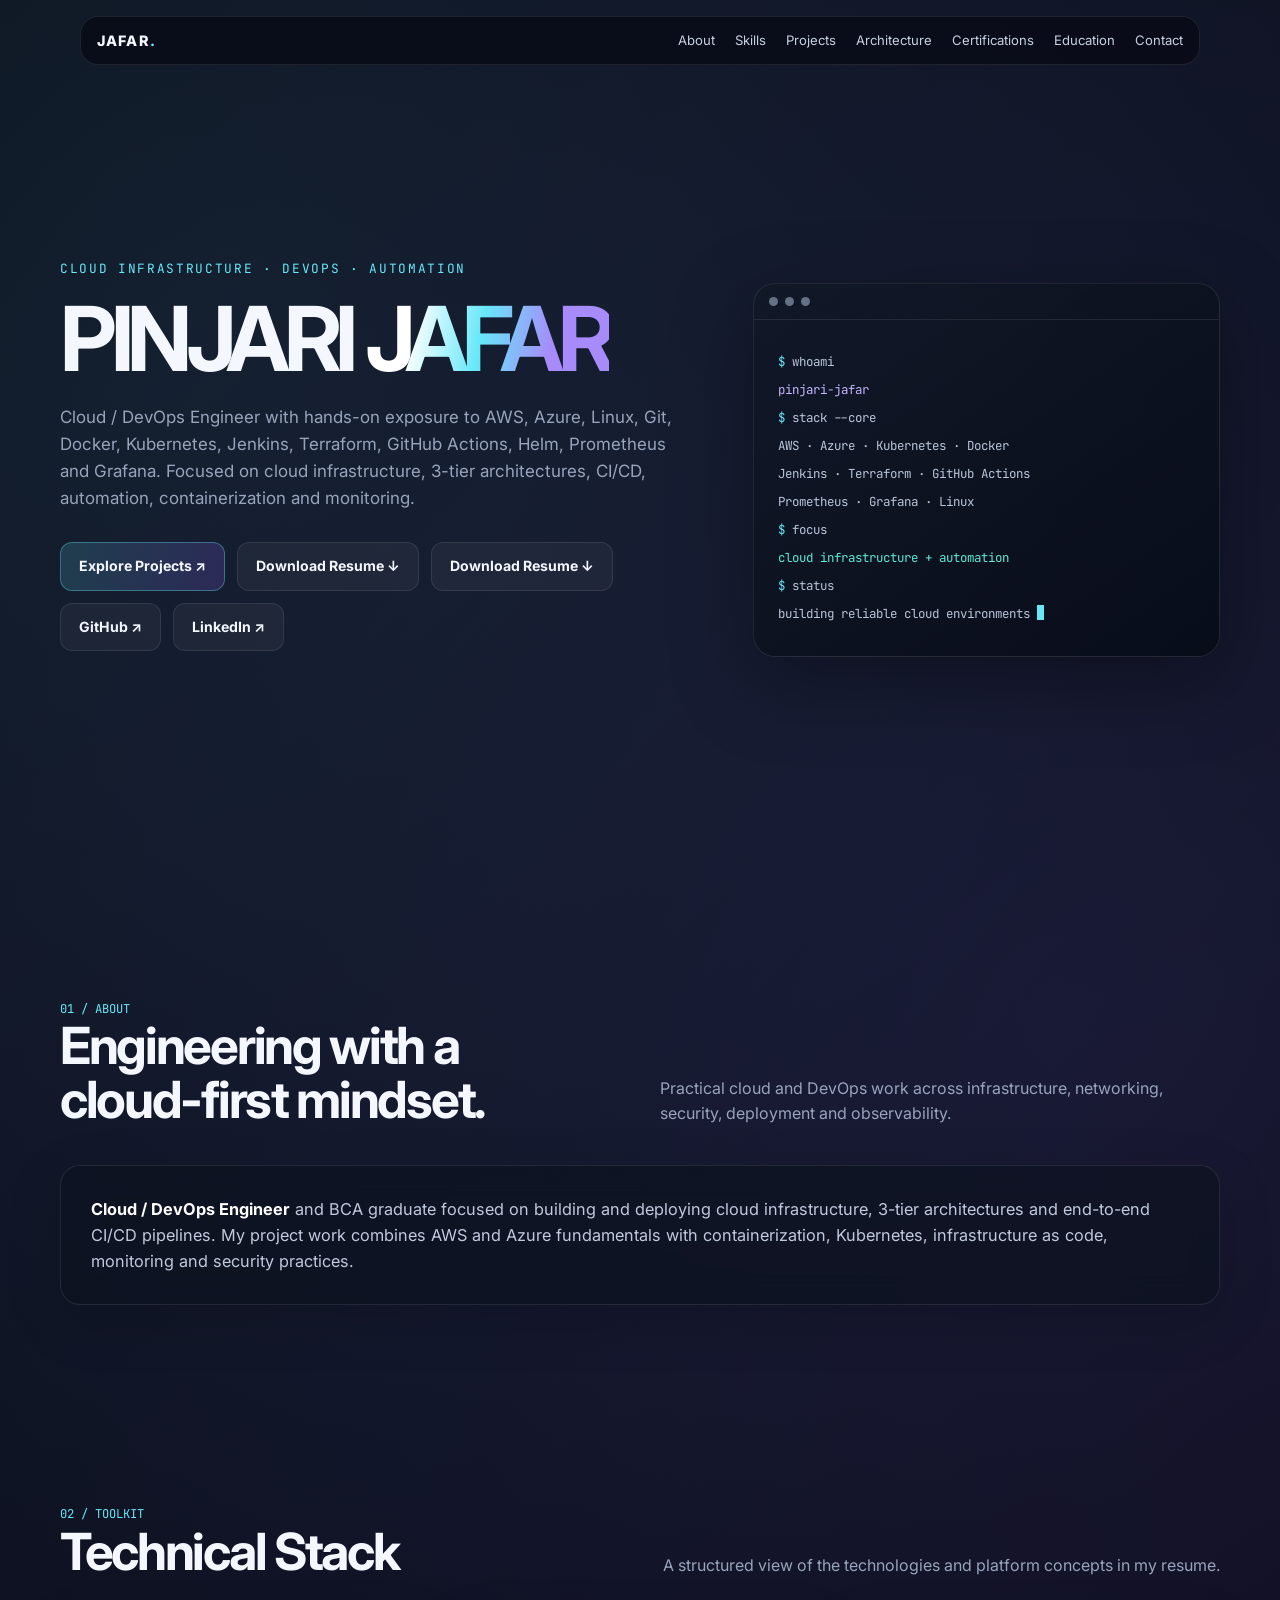
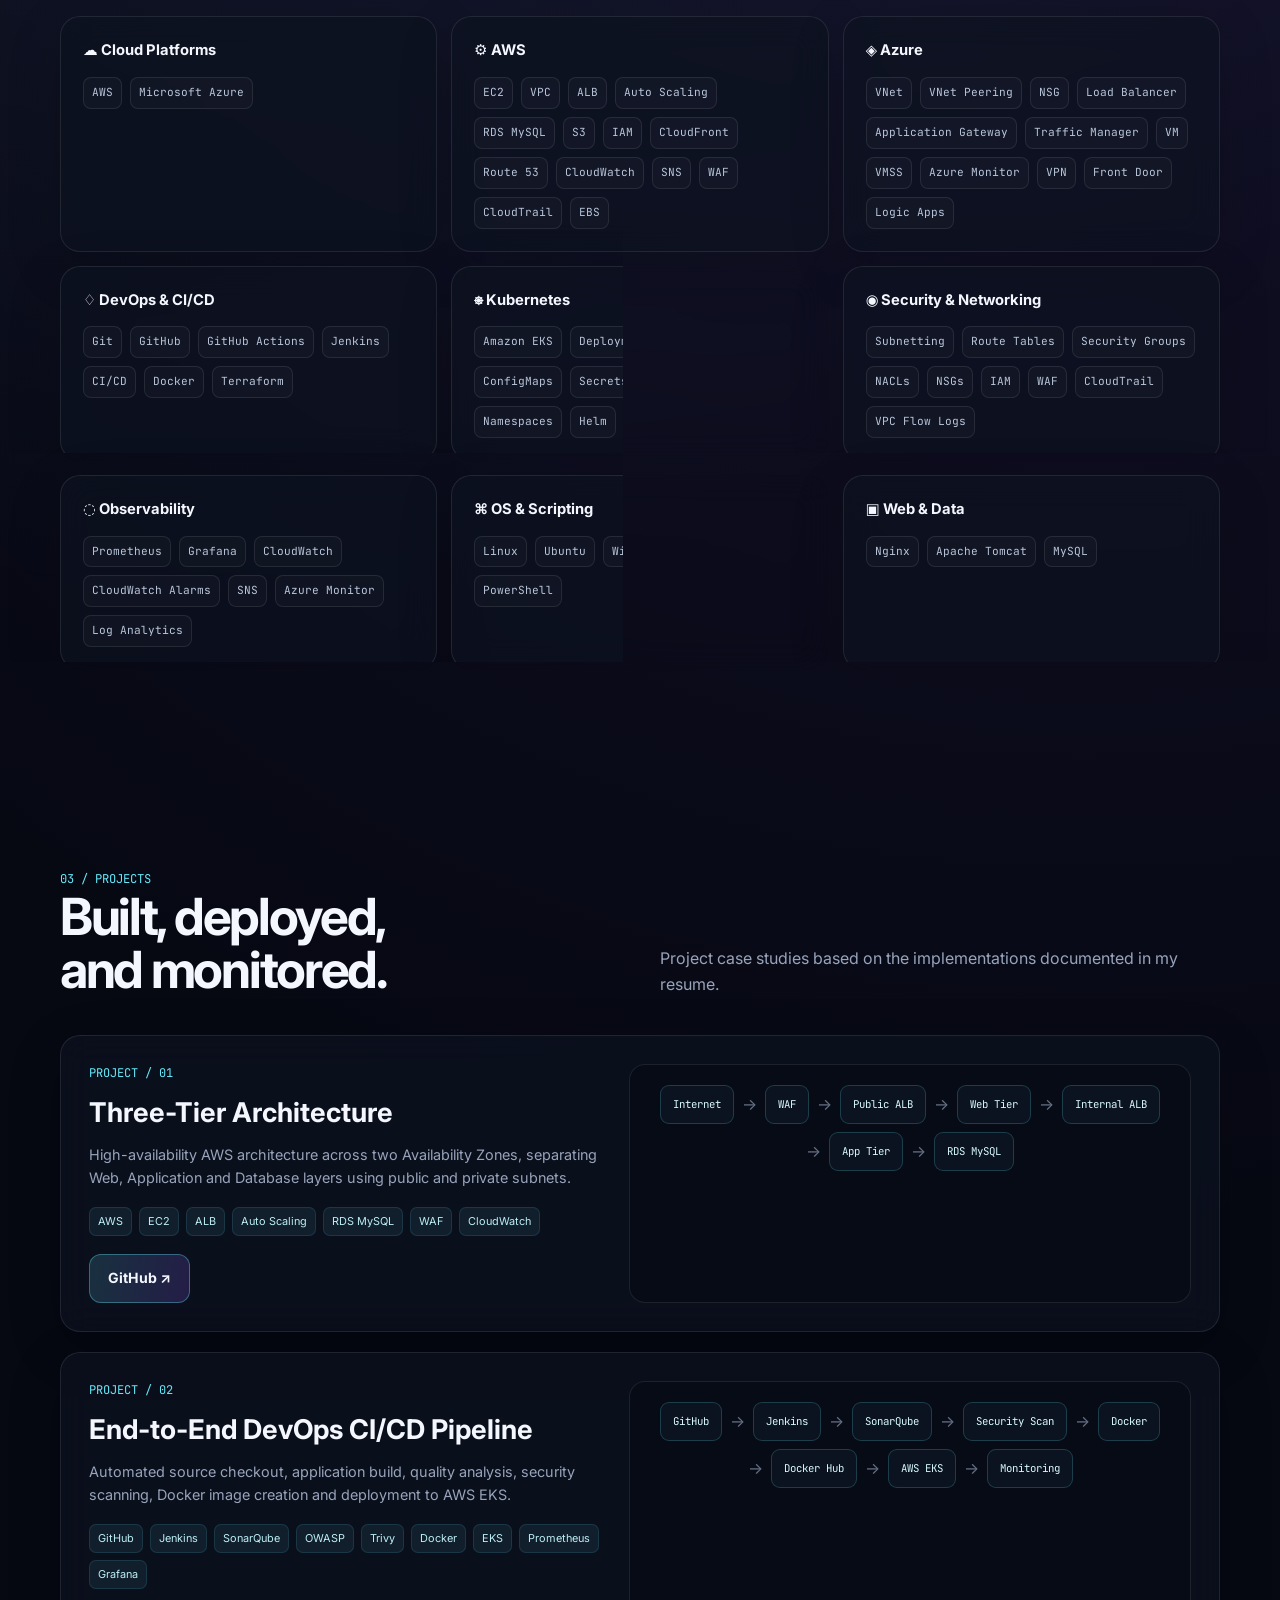
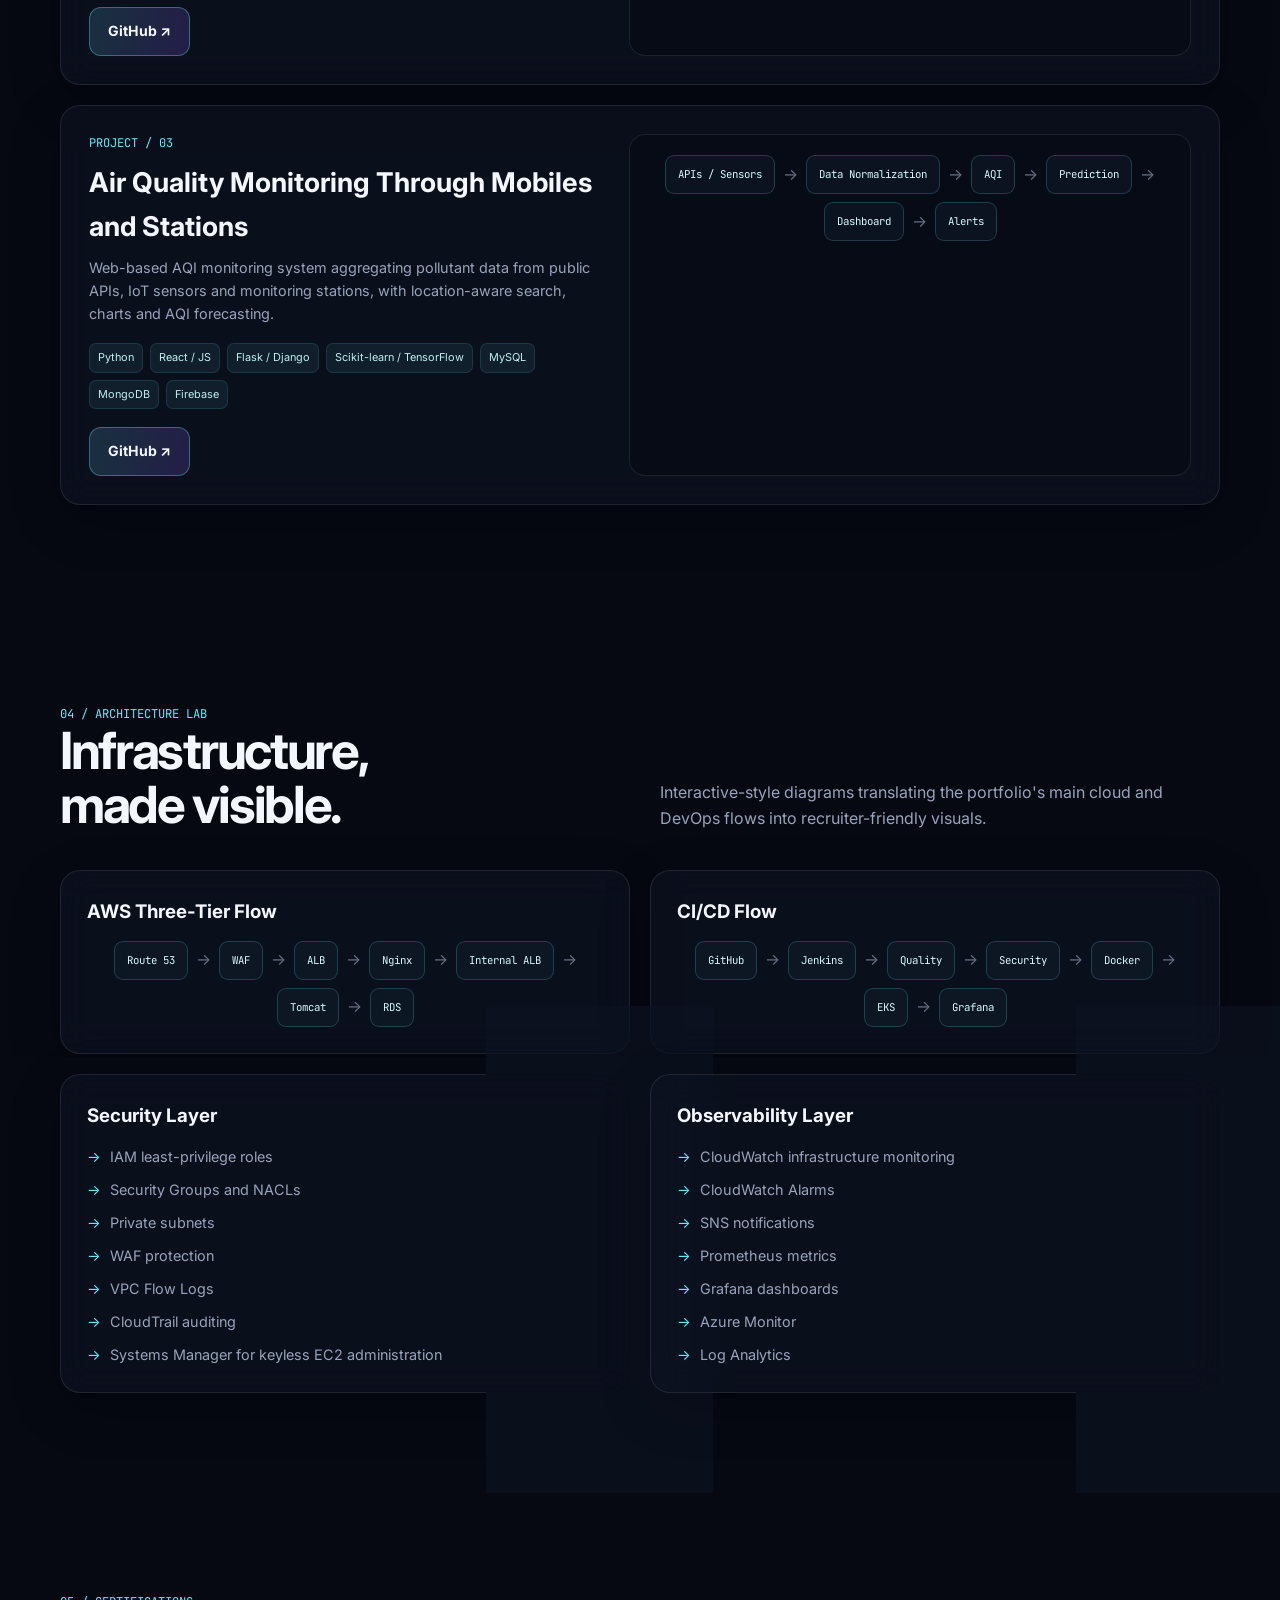
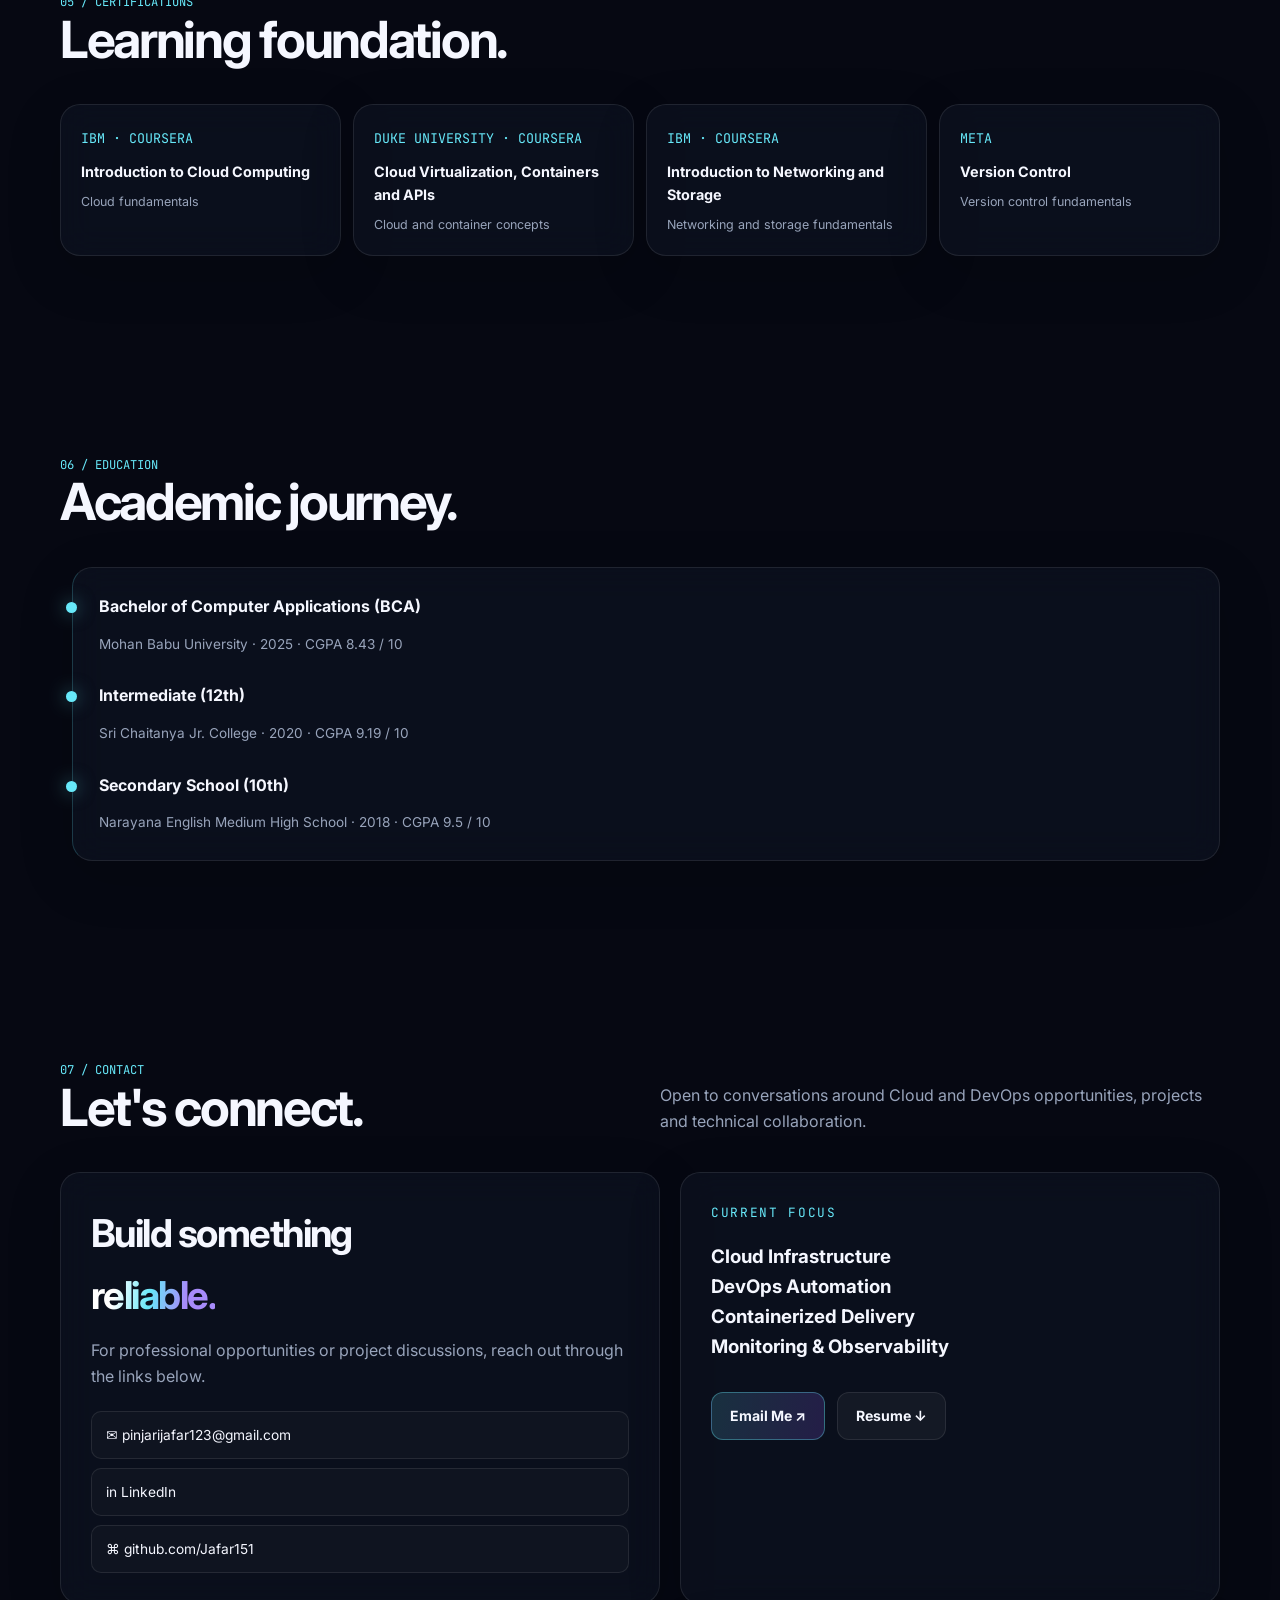
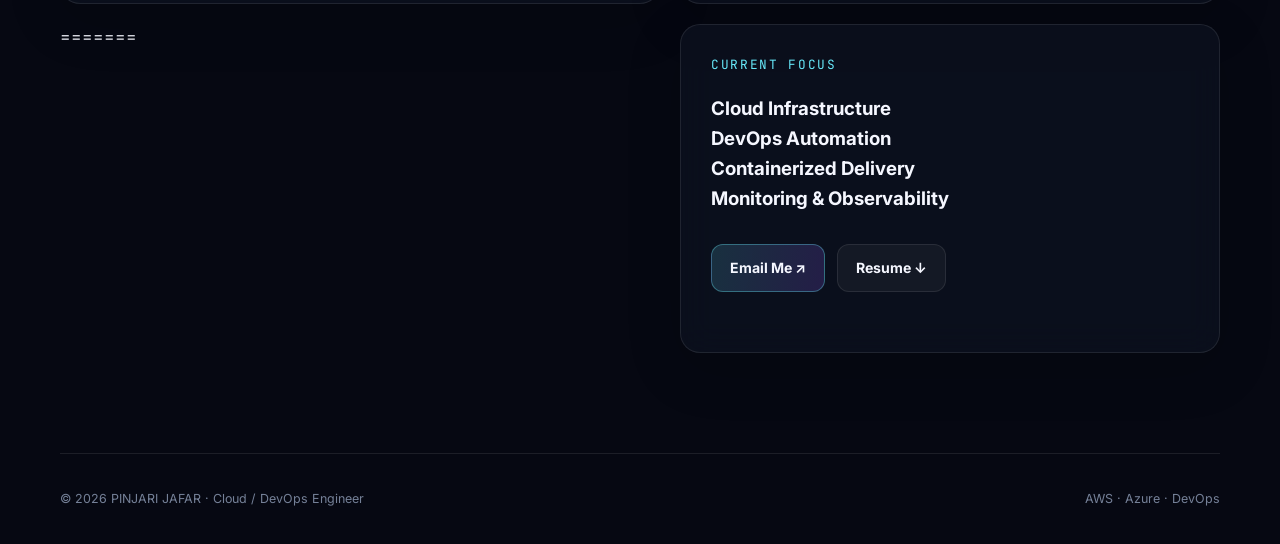
==== commit cbe1eb9a: "new" ====
--- a/index.html
+++ b/index.html
@@ -10,7 +10,7 @@
   <link rel="preconnect" href="https://fonts.googleapis.com">
   <link rel="preconnect" href="https://fonts.gstatic.com" crossorigin>
   <link href="https://fonts.googleapis.com/css2?family=Inter:wght@400;500;600;700;800&family=JetBrains+Mono:wght@400;500;600&display=swap" rel="stylesheet">
-<<<<<<< HEAD
+
   <style>
     :root{--bg:#060812;--panel:rgba(13,18,32,.72);--panel2:#0c1222;--text:#f5f7ff;--muted:#98a4bb;--line:rgba(255,255,255,.09);--a:#67e8f9;--b:#8b5cf6;--ok:#5eead4;--shadow:0 24px 80px rgba(0,0,0,.35)}
     *{box-sizing:border-box;margin:0;padding:0} html{scroll-behavior:smooth} body{background:radial-gradient(circle at 15% 5%,rgba(103,232,249,.09),transparent 28%),radial-gradient(circle at 85% 15%,rgba(139,92,246,.12),transparent 30%),var(--bg);color:var(--text);font-family:Inter,system-ui,sans-serif;line-height:1.6;overflow-x:hidden}
@@ -26,10 +26,10 @@
     @media(max-width:560px){section{padding:75px 0}.hero{padding-top:120px}.hero h1{font-size:3.1rem}.skill-grid,.certs,.twocol{grid-template-columns:1fr}.project{padding:20px}.flow{justify-content:flex-start}.arrow{display:none}footer{display:block}.nav{top:10px}}
     @media(prefers-reduced-motion:reduce){html{scroll-behavior:auto}*,*:before,*:after{animation:none!important;transition:none!important}}
   </style>
-=======
+
   <link rel="stylesheet" href="style.css">
 
->>>>>>> 413eb777418c0b96b7ad1af5458cc41de7207cd7
+
 </head>
 <body>
 <nav class="nav">
@@ -49,11 +49,11 @@
       <p>Cloud / DevOps Engineer with hands-on exposure to AWS, Azure, Linux, Git, Docker, Kubernetes, Jenkins, Terraform, GitHub Actions, Helm, Prometheus and Grafana. Focused on cloud infrastructure, 3-tier architectures, CI/CD, automation, containerization and monitoring.</p>
       <div class="actions">
         <a class="btn primary" href="#projects">Explore Projects ↗</a>
-<<<<<<< HEAD
+
         <a class="btn" href="RESUME.pdf" download>Download Resume ↓</a>
-=======
+
         <a class="btn" href="resume.pdf" download>Download Resume ↓</a>
->>>>>>> 413eb777418c0b96b7ad1af5458cc41de7207cd7
+
         <a class="btn" href="https://github.com/Jafar151" target="_blank" rel="noopener">GitHub ↗</a>
         <a class="btn" href="https://www.linkedin.com/in/pinjarijafar" target="_blank" rel="noopener">LinkedIn ↗</a>
       </div>
@@ -162,18 +162,18 @@
   <div class="section-head reveal"><div><div class="kicker">07 / CONTACT</div><h2>Let's connect.</h2></div><p>Open to conversations around Cloud and DevOps opportunities, projects and technical collaboration.</p></div>
   <div class="contact">
     <div class="glass contact-card reveal"><h2>Build something<br><span class="gradient">reliable.</span></h2><p>For professional opportunities or project discussions, reach out through the links below.</p><div class="contact-links"><a class="contact-link" href="mailto:pinjarijafar123@gmail.com">✉ pinjarijafar123@gmail.com</a><a class="contact-link" href="https://www.linkedin.com/in/pinjarijafar" target="_blank" rel="noopener">in LinkedIn</a><a class="contact-link" href="https://github.com/Jafar151" target="_blank" rel="noopener">⌘ github.com/Jafar151</a></div></div>
-<<<<<<< HEAD
+
     <div class="glass contact-card reveal"><div class="eyebrow">CURRENT FOCUS</div><h3>Cloud Infrastructure<br>DevOps Automation<br>Containerized Delivery<br>Monitoring & Observability</h3><div class="actions"><a class="btn primary" href="mailto:pinjarijafar123@gmail.com">Email Me ↗</a><a class="btn" href="RESUME.pdf" download>Resume ↓</a></div></div>
 =======
     <div class="glass contact-card reveal"><div class="eyebrow">CURRENT FOCUS</div><h3>Cloud Infrastructure<br>DevOps Automation<br>Containerized Delivery<br>Monitoring & Observability</h3><div class="actions"><a class="btn primary" href="mailto:pinjarijafar123@gmail.com">Email Me ↗</a><a class="btn" href="resume.pdf" download>Resume ↓</a></div></div>
->>>>>>> 413eb777418c0b96b7ad1af5458cc41de7207cd7
+
   </div>
 </div>
 </section>
 </main>
 
 <footer class="container"><span>© 2026 PINJARI JAFAR · Cloud / DevOps Engineer</span><span>AWS · Azure · DevOps</span></footer>
-<<<<<<< HEAD
+
 <script>
 const menu=document.getElementById('menu'), links=document.getElementById('links');
 menu.addEventListener('click',()=>links.classList.toggle('open'));
@@ -181,9 +181,8 @@
 const io=new IntersectionObserver(entries=>entries.forEach(e=>{if(e.isIntersecting)e.target.classList.add('show')}),{threshold:.08});
 document.querySelectorAll('.reveal').forEach(e=>io.observe(e));
 </script>
-=======
+
 <script src="script.js"></script>
 
->>>>>>> 413eb777418c0b96b7ad1af5458cc41de7207cd7
 </body>
 </html>
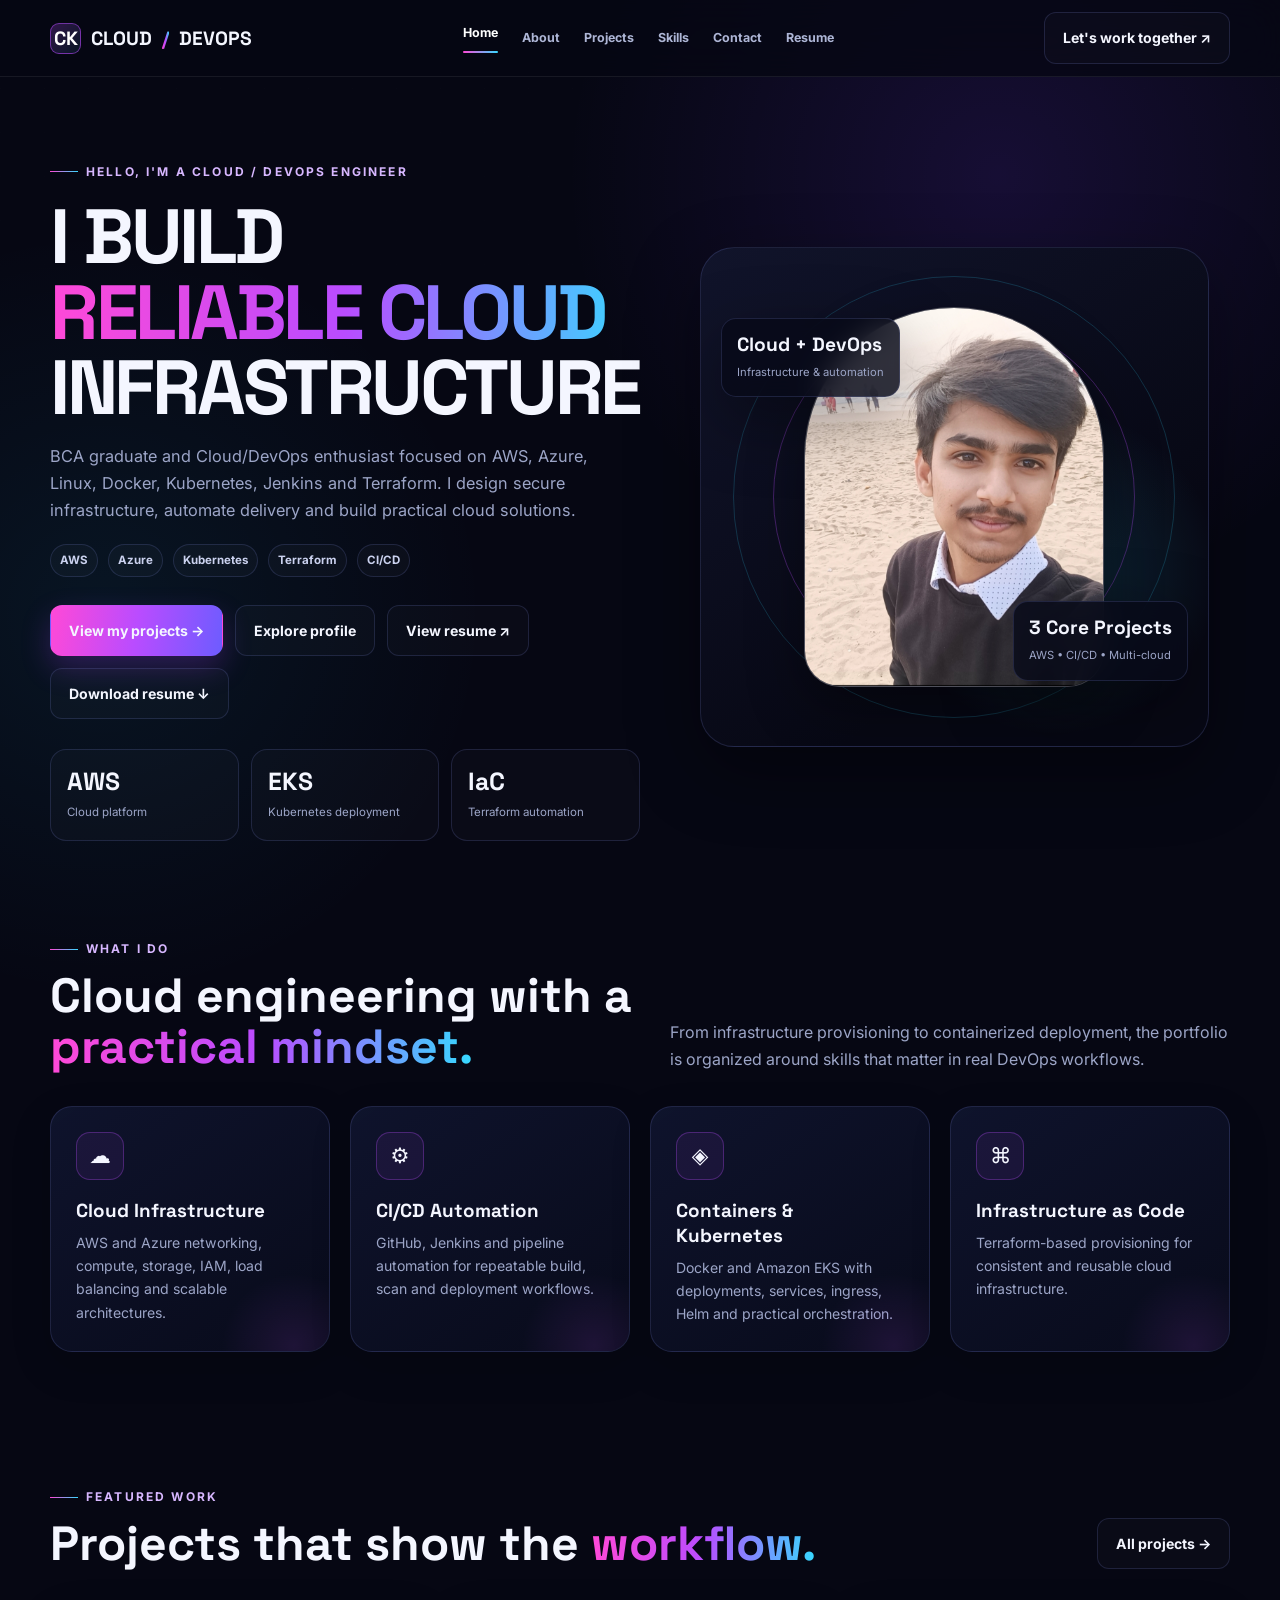
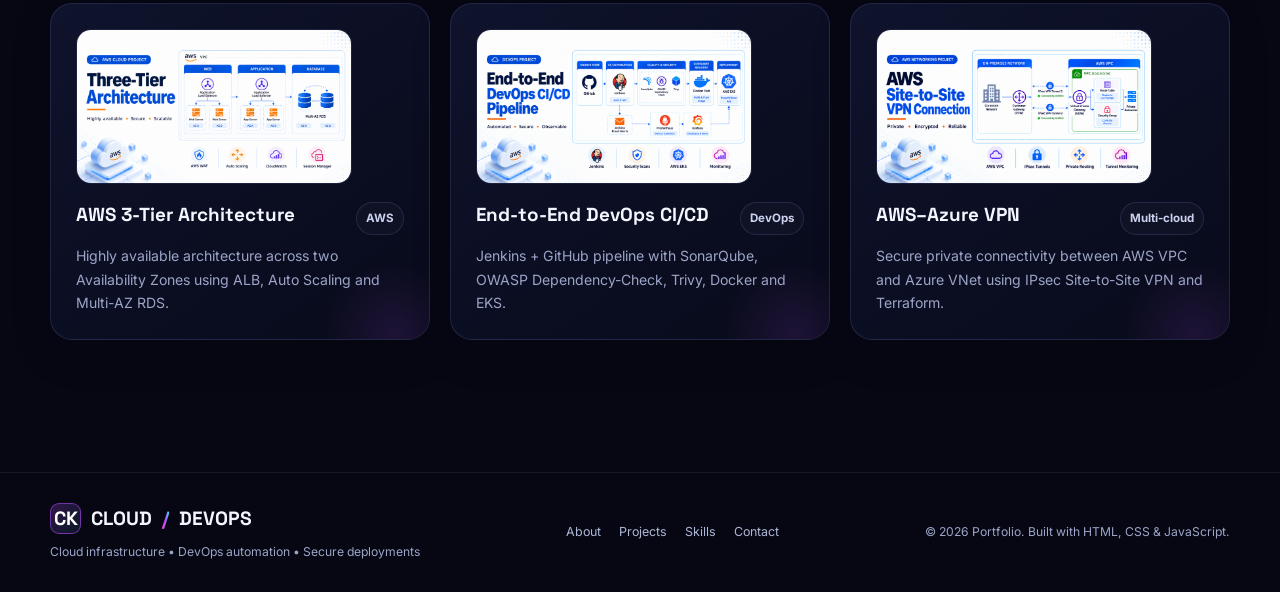
==== commit 7a557cea: "Added all project documents" ====
--- a/index.html
+++ b/index.html
@@ -1,188 +1,93 @@
-<!DOCTYPE html>
+<!doctype html>
 <html lang="en">
 <head>
-  <meta charset="UTF-8">
-  <meta name="viewport" content="width=device-width, initial-scale=1.0">
-  <meta name="description" content="PINJARI JAFAR — Cloud / DevOps Engineer portfolio showcasing AWS, Azure, Kubernetes, Docker, CI/CD, security and monitoring projects.">
-  <meta property="og:title" content="PINJARI JAFAR | Cloud / DevOps Engineer">
-  <meta property="og:description" content="Cloud and DevOps portfolio — AWS, Azure, Kubernetes, Docker, Jenkins, Terraform, CI/CD and observability.">
-  <title>PINJARI JAFAR | Cloud / DevOps Engineer</title>
-  <link rel="preconnect" href="https://fonts.googleapis.com">
-  <link rel="preconnect" href="https://fonts.gstatic.com" crossorigin>
-  <link href="https://fonts.googleapis.com/css2?family=Inter:wght@400;500;600;700;800&family=JetBrains+Mono:wght@400;500;600&display=swap" rel="stylesheet">
-
-  <style>
-    :root{--bg:#060812;--panel:rgba(13,18,32,.72);--panel2:#0c1222;--text:#f5f7ff;--muted:#98a4bb;--line:rgba(255,255,255,.09);--a:#67e8f9;--b:#8b5cf6;--ok:#5eead4;--shadow:0 24px 80px rgba(0,0,0,.35)}
-    *{box-sizing:border-box;margin:0;padding:0} html{scroll-behavior:smooth} body{background:radial-gradient(circle at 15% 5%,rgba(103,232,249,.09),transparent 28%),radial-gradient(circle at 85% 15%,rgba(139,92,246,.12),transparent 30%),var(--bg);color:var(--text);font-family:Inter,system-ui,sans-serif;line-height:1.6;overflow-x:hidden}
-    body:before{content:"";position:fixed;inset:0;pointer-events:none;opacity:.28;background-image:linear-gradient(rgba(255,255,255,.025) 1px,transparent 1px),linear-gradient(90deg,rgba(255,255,255,.025) 1px,transparent 1px);background-size:48px 48px;mask-image:linear-gradient(to bottom,#000,transparent 85%);z-index:-1}
-    a{color:inherit;text-decoration:none}.container{width:min(1160px,92%);margin:auto}.nav{position:fixed;top:16px;left:50%;transform:translateX(-50%);width:min(1120px,92%);z-index:50;padding:12px 16px;border:1px solid var(--line);background:rgba(6,8,18,.68);backdrop-filter:blur(18px);border-radius:18px;display:flex;align-items:center;justify-content:space-between}.brand{font-weight:800;letter-spacing:.08em;font-size:.9rem}.brand span{color:var(--a)}.links{display:flex;gap:20px;font-size:.82rem;color:#c7d0e2}.links a:hover{color:var(--a)}.menu{display:none;background:none;border:0;color:white;font-size:1.4rem}
-    section{padding:100px 0}.hero{min-height:100vh;display:grid;place-items:center;padding-top:140px;position:relative}.hero-grid{display:grid;grid-template-columns:1.15fr .85fr;gap:60px;align-items:center}.eyebrow{font-family:"JetBrains Mono",monospace;color:var(--a);font-size:.8rem;letter-spacing:.13em;text-transform:uppercase;margin-bottom:18px}.hero h1{font-size:clamp(3rem,7vw,6.4rem);line-height:.94;letter-spacing:-.07em;margin-bottom:22px}.gradient{background:linear-gradient(100deg,#fff 20%,var(--a),#a78bfa 75%);-webkit-background-clip:text;background-clip:text;color:transparent}.hero p{max-width:690px;color:var(--muted);font-size:1.06rem}.actions{display:flex;gap:12px;flex-wrap:wrap;margin:30px 0}.btn{padding:12px 18px;border:1px solid var(--line);border-radius:12px;background:rgba(255,255,255,.045);font-weight:700;font-size:.88rem;transition:.25s}.btn.primary{background:linear-gradient(100deg,rgba(103,232,249,.16),rgba(139,92,246,.2));border-color:rgba(103,232,249,.35)}.btn:hover{transform:translateY(-3px);border-color:rgba(103,232,249,.55);box-shadow:0 12px 35px rgba(103,232,249,.08)}
-    .terminal{border:1px solid var(--line);border-radius:22px;background:linear-gradient(145deg,rgba(17,24,39,.86),rgba(8,12,24,.92));box-shadow:var(--shadow);overflow:hidden}.term-top{display:flex;gap:7px;padding:13px 15px;border-bottom:1px solid var(--line)}.dot{width:9px;height:9px;border-radius:50%;background:#667085}.term-body{padding:24px;font-family:"JetBrains Mono",monospace;font-size:.78rem;color:#b9c6da}.term-body .cyan{color:var(--a)}.term-body .purple{color:#c4b5fd}.term-body .green{color:var(--ok)}.line{margin:8px 0}.cursor{display:inline-block;width:7px;height:15px;background:var(--a);vertical-align:-2px;animation:blink 1s infinite}@keyframes blink{50%{opacity:0}}
-    .section-head{display:flex;justify-content:space-between;align-items:end;gap:30px;margin-bottom:38px}.kicker{color:var(--a);font-family:"JetBrains Mono",monospace;font-size:.76rem}.section-head h2{font-size:clamp(2rem,4vw,3.4rem);letter-spacing:-.045em;line-height:1.05}.section-head p{color:var(--muted);max-width:560px}
-    .glass{border:1px solid var(--line);background:var(--panel);backdrop-filter:blur(16px);border-radius:20px;box-shadow:0 16px 55px rgba(0,0,0,.16)}.about{padding:30px}.about p{color:#c1cadd;font-size:1.02rem}.about strong{color:#fff}
-    .skill-grid{display:grid;grid-template-columns:repeat(3,1fr);gap:14px}.skill{padding:22px;transition:.25s}.skill:hover{transform:translateY(-5px);border-color:rgba(103,232,249,.22)}.skill h3{font-size:.92rem;margin-bottom:14px}.chips{display:flex;flex-wrap:wrap;gap:8px}.chip{font-family:"JetBrains Mono",monospace;font-size:.7rem;color:#b9c6da;border:1px solid var(--line);padding:6px 8px;border-radius:8px;background:rgba(255,255,255,.025)}
-    .projects{display:grid;gap:20px}.project{padding:28px;display:grid;grid-template-columns:1fr 1.1fr;gap:30px}.project .num{font-family:"JetBrains Mono",monospace;color:var(--a);font-size:.75rem}.project h3{font-size:1.7rem;margin:8px 0}.project p{color:var(--muted);font-size:.9rem}.tags{display:flex;flex-wrap:wrap;gap:7px;margin:18px 0}.tag{font-size:.68rem;padding:5px 8px;border-radius:7px;background:rgba(103,232,249,.07);color:#bdeff5;border:1px solid rgba(103,232,249,.12)}.project-links{display:flex;gap:10px;margin-top:18px}.arch{border:1px solid var(--line);border-radius:16px;padding:20px;background:#070b16}.flow{display:flex;align-items:center;gap:8px;flex-wrap:wrap;justify-content:center}.node{padding:10px 12px;border:1px solid rgba(103,232,249,.2);background:rgba(103,232,249,.04);border-radius:9px;font-family:"JetBrains Mono",monospace;font-size:.67rem;color:#d7f9fc;text-align:center}.arrow{color:#667085}.twocol{display:grid;grid-template-columns:1fr 1fr;gap:20px}.card{padding:26px}.card h3{margin-bottom:14px}.list{list-style:none;display:grid;gap:10px;color:var(--muted);font-size:.9rem}.list li:before{content:"→";color:var(--a);margin-right:9px}.timeline{border-left:1px solid rgba(103,232,249,.2);margin-left:12px;padding-left:26px;display:grid;gap:28px}.time{position:relative}.time:before{content:"";position:absolute;left:-33px;top:8px;width:11px;height:11px;border-radius:50%;background:var(--a);box-shadow:0 0 18px rgba(103,232,249,.5)}.time h3{font-size:1rem}.time p,.time span{color:var(--muted);font-size:.85rem}.certs{display:grid;grid-template-columns:repeat(4,1fr);gap:12px}.cert{padding:20px}.cert small{color:var(--a);font-family:"JetBrains Mono",monospace}.cert h3{font-size:.9rem;margin:9px 0}.cert p{color:var(--muted);font-size:.78rem}.contact{display:grid;grid-template-columns:1fr .9fr;gap:20px}.contact-card{padding:30px}.contact-card h2{font-size:2.4rem;letter-spacing:-.04em}.contact-card p{color:var(--muted);margin:12px 0 22px}.contact-links{display:grid;gap:9px}.contact-link{padding:12px 14px;border:1px solid var(--line);border-radius:10px;background:rgba(255,255,255,.025);font-size:.86rem}.contact-link:hover{border-color:rgba(103,232,249,.3)}footer{padding:35px 0;border-top:1px solid var(--line);color:#758198;font-size:.78rem;display:flex;justify-content:space-between}.reveal{opacity:0;transform:translateY(22px);transition:.7s ease}.reveal.show{opacity:1;transform:none}
-    @media(max-width:900px){.hero-grid,.project,.contact{grid-template-columns:1fr}.skill-grid{grid-template-columns:repeat(2,1fr)}.certs{grid-template-columns:repeat(2,1fr)}.links{display:none}.menu{display:block}.links.open{display:flex;position:absolute;top:62px;left:0;right:0;padding:18px;flex-direction:column;background:#090d19;border:1px solid var(--line);border-radius:14px}.section-head{display:block}.section-head p{margin-top:12px}}
-    @media(max-width:560px){section{padding:75px 0}.hero{padding-top:120px}.hero h1{font-size:3.1rem}.skill-grid,.certs,.twocol{grid-template-columns:1fr}.project{padding:20px}.flow{justify-content:flex-start}.arrow{display:none}footer{display:block}.nav{top:10px}}
-    @media(prefers-reduced-motion:reduce){html{scroll-behavior:auto}*,*:before,*:after{animation:none!important;transition:none!important}}
-  </style>
-
-  <link rel="stylesheet" href="style.css">
-
-
+<meta charset="utf-8">
+<meta name="viewport" content="width=device-width,initial-scale=1">
+<meta name="description" content="Cloud / DevOps Engineer portfolio">
+<title>Home | Cloud / DevOps Engineer</title>
+<link rel="stylesheet" href="style.css">
 </head>
 <body>
-<nav class="nav">
-  <a class="brand" href="#home">JAFAR<span>.</span></a>
-  <div class="links" id="links">
-    <a href="#about">About</a><a href="#skills">Skills</a><a href="#projects">Projects</a><a href="#architecture">Architecture</a><a href="#certifications">Certifications</a><a href="#education">Education</a><a href="#contact">Contact</a>
+<header class="header">
+  <div class="container nav">
+    <a class="logo" href="index.html"><span class="logo-mark">CK</span> CLOUD<span class="gradient-text">/</span>DEVOPS</a>
+    <nav class="nav-links"><a class="active" href="index.html">Home</a><a class="" href="about.html">About</a><a class="" href="projects.html">Projects</a><a class="" href="skills.html">Skills</a><a class="" href="contact.html">Contact</a><a class="" href="resume.pdf" target="_blank" rel="noopener">Resume</a></nav>
+    <a class="btn secondary" href="contact.html">Let's work together ↗</a>
+    <button class="menu" aria-label="Open menu">☰</button>
   </div>
-  <button class="menu" id="menu" aria-label="Open navigation">☰</button>
-</nav>
+</header>
 
 <main>
-<section class="hero" id="home">
+<section class="hero">
   <div class="container hero-grid">
-    <div class="reveal">
-      <div class="eyebrow">Cloud Infrastructure · DevOps · Automation</div>
-      <h1>PINJARI <span class="gradient">JAFAR</span></h1>
-      <p>Cloud / DevOps Engineer with hands-on exposure to AWS, Azure, Linux, Git, Docker, Kubernetes, Jenkins, Terraform, GitHub Actions, Helm, Prometheus and Grafana. Focused on cloud infrastructure, 3-tier architectures, CI/CD, automation, containerization and monitoring.</p>
-      <div class="actions">
-        <a class="btn primary" href="#projects">Explore Projects ↗</a>
-
-        <a class="btn" href="RESUME.pdf" download>Download Resume ↓</a>
-
-        <a class="btn" href="resume.pdf" download>Download Resume ↓</a>
-
-        <a class="btn" href="https://github.com/Jafar151" target="_blank" rel="noopener">GitHub ↗</a>
-        <a class="btn" href="https://www.linkedin.com/in/pinjarijafar" target="_blank" rel="noopener">LinkedIn ↗</a>
+    <div>
+      <span class="eyebrow">Hello, I'm a Cloud / DevOps Engineer</span>
+      <h1>I BUILD <span class="gradient-text">RELIABLE CLOUD</span><span>INFRASTRUCTURE</span></h1>
+      <p class="hero-copy">BCA graduate and Cloud/DevOps enthusiast focused on AWS, Azure, Linux, Docker, Kubernetes, Jenkins and Terraform. I design secure infrastructure, automate delivery and build practical cloud solutions.</p>
+      <div class="hero-meta">
+        <span class="tag">AWS</span><span class="tag">Azure</span><span class="tag">Kubernetes</span><span class="tag">Terraform</span><span class="tag">CI/CD</span>
+      </div>
+      <div class="btns">
+        <a class="btn primary" href="projects.html">View my projects →</a>
+        <a class="btn secondary" href="about.html">Explore profile</a>
+        <a class="btn secondary" href="resume.pdf" target="_blank" rel="noopener">View resume ↗</a>
+        <a class="btn secondary" href="resume.pdf" download="Ambati-Mokesh-Reddy-Resume.pdf">Download resume ↓</a>
+      </div>
+      <div class="stat-row">
+        <div class="stat"><strong>AWS</strong><span>Cloud platform</span></div>
+        <div class="stat"><strong>EKS</strong><span>Kubernetes deployment</span></div>
+        <div class="stat"><strong>IaC</strong><span>Terraform automation</span></div>
       </div>
     </div>
-    <div class="terminal reveal">
-      <div class="term-top"><span class="dot"></span><span class="dot"></span><span class="dot"></span></div>
-      <div class="term-body">
-        <div class="line"><span class="cyan">$</span> whoami</div>
-        <div class="line"><span class="purple">pinjari-jafar</span></div>
-        <div class="line"><span class="cyan">$</span> stack --core</div>
-        <div class="line">AWS · Azure · Kubernetes · Docker</div>
-        <div class="line">Jenkins · Terraform · GitHub Actions</div>
-        <div class="line">Prometheus · Grafana · Linux</div>
-        <div class="line"><span class="cyan">$</span> focus</div>
-        <div class="line"><span class="green">cloud infrastructure + automation</span></div>
-        <div class="line"><span class="cyan">$</span> status</div>
-        <div class="line">building reliable cloud environments <span class="cursor"></span></div>
+    <div class="hero-photo">
+      <div class="float-card one"><b>Cloud + DevOps</b><span>Infrastructure & automation</span></div>
+      <div class="float-card two"><b>3 Core Projects</b><span>AWS • CI/CD • Multi-cloud</span></div>
+      <div class="profile-image-wrap">
+        <img class="profile-image" src="profile.jpeg" alt="Profile photo of Ambati Mokesh Reddy">
       </div>
     </div>
   </div>
 </section>
 
-<section id="about">
-<div class="container">
-  <div class="section-head reveal"><div><div class="kicker">01 / ABOUT</div><h2>Engineering with a<br>cloud-first mindset.</h2></div><p>Practical cloud and DevOps work across infrastructure, networking, security, deployment and observability.</p></div>
-  <div class="glass about reveal"><p><strong>Cloud / DevOps Engineer</strong> and BCA graduate focused on building and deploying cloud infrastructure, 3-tier architectures and end-to-end CI/CD pipelines. My project work combines AWS and Azure fundamentals with containerization, Kubernetes, infrastructure as code, monitoring and security practices.</p></div>
-</div>
+<section class="section" style="padding-top:30px">
+ <div class="container">
+  <div class="section-head">
+   <div><span class="eyebrow">What I do</span><h2>Cloud engineering with a <span class="gradient-text">practical mindset.</span></h2></div>
+   <p>From infrastructure provisioning to containerized deployment, the portfolio is organized around skills that matter in real DevOps workflows.</p>
+  </div>
+  <div class="grid cards-4">
+   <article class="card"><div class="icon-box">☁</div><h3>Cloud Infrastructure</h3><p>AWS and Azure networking, compute, storage, IAM, load balancing and scalable architectures.</p></article>
+   <article class="card"><div class="icon-box">⚙</div><h3>CI/CD Automation</h3><p>GitHub, Jenkins and pipeline automation for repeatable build, scan and deployment workflows.</p></article>
+   <article class="card"><div class="icon-box">◈</div><h3>Containers & Kubernetes</h3><p>Docker and Amazon EKS with deployments, services, ingress, Helm and practical orchestration.</p></article>
+   <article class="card"><div class="icon-box">⌘</div><h3>Infrastructure as Code</h3><p>Terraform-based provisioning for consistent and reusable cloud infrastructure.</p></article>
+  </div>
+ </div>
 </section>
 
-<section id="skills">
-<div class="container">
-  <div class="section-head reveal"><div><div class="kicker">02 / TOOLKIT</div><h2>Technical Stack</h2></div><p>A structured view of the technologies and platform concepts in my resume.</p></div>
-  <div class="skill-grid">
-    <div class="glass skill reveal"><h3>☁ Cloud Platforms</h3><div class="chips"><span class="chip">AWS</span><span class="chip">Microsoft Azure</span></div></div>
-    <div class="glass skill reveal"><h3>⚙ AWS</h3><div class="chips"><span class="chip">EC2</span><span class="chip">VPC</span><span class="chip">ALB</span><span class="chip">Auto Scaling</span><span class="chip">RDS MySQL</span><span class="chip">S3</span><span class="chip">IAM</span><span class="chip">CloudFront</span><span class="chip">Route 53</span><span class="chip">CloudWatch</span><span class="chip">SNS</span><span class="chip">WAF</span><span class="chip">CloudTrail</span><span class="chip">EBS</span></div></div>
-    <div class="glass skill reveal"><h3>◈ Azure</h3><div class="chips"><span class="chip">VNet</span><span class="chip">VNet Peering</span><span class="chip">NSG</span><span class="chip">Load Balancer</span><span class="chip">Application Gateway</span><span class="chip">Traffic Manager</span><span class="chip">VM</span><span class="chip">VMSS</span><span class="chip">Azure Monitor</span><span class="chip">VPN</span><span class="chip">Front Door</span><span class="chip">Logic Apps</span></div></div>
-    <div class="glass skill reveal"><h3>♢ DevOps & CI/CD</h3><div class="chips"><span class="chip">Git</span><span class="chip">GitHub</span><span class="chip">GitHub Actions</span><span class="chip">Jenkins</span><span class="chip">CI/CD</span><span class="chip">Docker</span><span class="chip">Terraform</span></div></div>
-    <div class="glass skill reveal"><h3>⎈ Kubernetes</h3><div class="chips"><span class="chip">Amazon EKS</span><span class="chip">Deployments</span><span class="chip">Services</span><span class="chip">ConfigMaps</span><span class="chip">Secrets</span><span class="chip">Ingress</span><span class="chip">HPA</span><span class="chip">Namespaces</span><span class="chip">Helm</span></div></div>
-    <div class="glass skill reveal"><h3>◉ Security & Networking</h3><div class="chips"><span class="chip">Subnetting</span><span class="chip">Route Tables</span><span class="chip">Security Groups</span><span class="chip">NACLs</span><span class="chip">NSGs</span><span class="chip">IAM</span><span class="chip">WAF</span><span class="chip">CloudTrail</span><span class="chip">VPC Flow Logs</span></div></div>
-    <div class="glass skill reveal"><h3>◌ Observability</h3><div class="chips"><span class="chip">Prometheus</span><span class="chip">Grafana</span><span class="chip">CloudWatch</span><span class="chip">CloudWatch Alarms</span><span class="chip">SNS</span><span class="chip">Azure Monitor</span><span class="chip">Log Analytics</span></div></div>
-    <div class="glass skill reveal"><h3>⌘ OS & Scripting</h3><div class="chips"><span class="chip">Linux</span><span class="chip">Ubuntu</span><span class="chip">Windows</span><span class="chip">Bash</span><span class="chip">Python</span><span class="chip">PowerShell</span></div></div>
-    <div class="glass skill reveal"><h3>▣ Web & Data</h3><div class="chips"><span class="chip">Nginx</span><span class="chip">Apache Tomcat</span><span class="chip">MySQL</span></div></div>
+<section class="section" style="padding-top:35px">
+ <div class="container">
+  <div class="section-head"><div><span class="eyebrow">Featured work</span><h2>Projects that show the <span class="gradient-text">workflow.</span></h2></div><a class="btn secondary" href="projects.html">All projects →</a></div>
+  <div class="grid cards-3">
+   <article class="card"><div class="project-image project-cover home-project-cover"><img src="project-three-tier.png" alt="AWS Three-Tier Architecture project cover" loading="lazy"></div><div class="project-top"><h3>AWS 3-Tier Architecture</h3><span class="tag">AWS</span></div><p style="margin-top:9px">Highly available architecture across two Availability Zones using ALB, Auto Scaling and Multi-AZ RDS.</p></article>
+   <article class="card"><div class="project-image project-cover home-project-cover"><img src="project-cicd.png" alt="End-to-End DevOps CI/CD Pipeline project cover" loading="lazy"></div><div class="project-top"><h3>End-to-End DevOps CI/CD</h3><span class="tag">DevOps</span></div><p style="margin-top:9px">Jenkins + GitHub pipeline with SonarQube, OWASP Dependency-Check, Trivy, Docker and EKS.</p></article>
+   <article class="card"><div class="project-image project-cover home-project-cover"><img src="project-vpn.png" alt="AWS Site-to-Site VPN project cover" loading="lazy"></div><div class="project-top"><h3>AWS–Azure VPN</h3><span class="tag">Multi-cloud</span></div><p style="margin-top:9px">Secure private connectivity between AWS VPC and Azure VNet using IPsec Site-to-Site VPN and Terraform.</p></article>
   </div>
-</div>
-</section>
-
-<section id="projects">
-<div class="container">
-  <div class="section-head reveal"><div><div class="kicker">03 / PROJECTS</div><h2>Built, deployed,<br>and monitored.</h2></div><p>Project case studies based on the implementations documented in my resume.</p></div>
-  <div class="projects">
-    <article class="glass project reveal">
-      <div><div class="num">PROJECT / 01</div><h3>Three-Tier Architecture</h3><p>High-availability AWS architecture across two Availability Zones, separating Web, Application and Database layers using public and private subnets.</p><div class="tags"><span class="tag">AWS</span><span class="tag">EC2</span><span class="tag">ALB</span><span class="tag">Auto Scaling</span><span class="tag">RDS MySQL</span><span class="tag">WAF</span><span class="tag">CloudWatch</span></div><div class="project-links"><a class="btn primary" href="https://github.com/Jafar151/three-tier-architecture" target="_blank" rel="noopener">GitHub ↗</a></div></div>
-      <div class="arch"><div class="flow"><span class="node">Internet</span><span class="arrow">→</span><span class="node">WAF</span><span class="arrow">→</span><span class="node">Public ALB</span><span class="arrow">→</span><span class="node">Web Tier</span><span class="arrow">→</span><span class="node">Internal ALB</span><span class="arrow">→</span><span class="node">App Tier</span><span class="arrow">→</span><span class="node">RDS MySQL</span></div></div>
-    </article>
-    <article class="glass project reveal">
-      <div><div class="num">PROJECT / 02</div><h3>End-to-End DevOps CI/CD Pipeline</h3><p>Automated source checkout, application build, quality analysis, security scanning, Docker image creation and deployment to AWS EKS.</p><div class="tags"><span class="tag">GitHub</span><span class="tag">Jenkins</span><span class="tag">SonarQube</span><span class="tag">OWASP</span><span class="tag">Trivy</span><span class="tag">Docker</span><span class="tag">EKS</span><span class="tag">Prometheus</span><span class="tag">Grafana</span></div><div class="project-links"><a class="btn primary" href="https://github.com/Jafar151/End-to-End-DevOps-CI-CD-Pipeline" target="_blank" rel="noopener">GitHub ↗</a></div></div>
-      <div class="arch"><div class="flow"><span class="node">GitHub</span><span class="arrow">→</span><span class="node">Jenkins</span><span class="arrow">→</span><span class="node">SonarQube</span><span class="arrow">→</span><span class="node">Security Scan</span><span class="arrow">→</span><span class="node">Docker</span><span class="arrow">→</span><span class="node">Docker Hub</span><span class="arrow">→</span><span class="node">AWS EKS</span><span class="arrow">→</span><span class="node">Monitoring</span></div></div>
-    </article>
-    <article class="glass project reveal">
-      <div><div class="num">PROJECT / 03</div><h3>Air Quality Monitoring Through Mobiles and Stations</h3><p>Web-based AQI monitoring system aggregating pollutant data from public APIs, IoT sensors and monitoring stations, with location-aware search, charts and AQI forecasting.</p><div class="tags"><span class="tag">Python</span><span class="tag">React / JS</span><span class="tag">Flask / Django</span><span class="tag">Scikit-learn / TensorFlow</span><span class="tag">MySQL</span><span class="tag">MongoDB</span><span class="tag">Firebase</span></div><div class="project-links"><a class="btn primary" href="https://github.com/Jafar151/air-quality-monitoring-through-mobiles-and-stations" target="_blank" rel="noopener">GitHub ↗</a></div></div>
-      <div class="arch"><div class="flow"><span class="node">APIs / Sensors</span><span class="arrow">→</span><span class="node">Data Normalization</span><span class="arrow">→</span><span class="node">AQI</span><span class="arrow">→</span><span class="node">Prediction</span><span class="arrow">→</span><span class="node">Dashboard</span><span class="arrow">→</span><span class="node">Alerts</span></div></div>
-    </article>
-  </div>
-</div>
-</section>
-
-<section id="architecture">
-<div class="container">
-  <div class="section-head reveal"><div><div class="kicker">04 / ARCHITECTURE LAB</div><h2>Infrastructure,<br>made visible.</h2></div><p>Interactive-style diagrams translating the portfolio's main cloud and DevOps flows into recruiter-friendly visuals.</p></div>
-  <div class="twocol">
-    <div class="glass card reveal"><h3>AWS Three-Tier Flow</h3><div class="flow"><span class="node">Route 53</span><span class="arrow">→</span><span class="node">WAF</span><span class="arrow">→</span><span class="node">ALB</span><span class="arrow">→</span><span class="node">Nginx</span><span class="arrow">→</span><span class="node">Internal ALB</span><span class="arrow">→</span><span class="node">Tomcat</span><span class="arrow">→</span><span class="node">RDS</span></div></div>
-    <div class="glass card reveal"><h3>CI/CD Flow</h3><div class="flow"><span class="node">GitHub</span><span class="arrow">→</span><span class="node">Jenkins</span><span class="arrow">→</span><span class="node">Quality</span><span class="arrow">→</span><span class="node">Security</span><span class="arrow">→</span><span class="node">Docker</span><span class="arrow">→</span><span class="node">EKS</span><span class="arrow">→</span><span class="node">Grafana</span></div></div>
-  </div>
-  <div class="twocol" style="margin-top:20px">
-    <div class="glass card reveal"><h3>Security Layer</h3><ul class="list"><li>IAM least-privilege roles</li><li>Security Groups and NACLs</li><li>Private subnets</li><li>WAF protection</li><li>VPC Flow Logs</li><li>CloudTrail auditing</li><li>Systems Manager for keyless EC2 administration</li></ul></div>
-    <div class="glass card reveal"><h3>Observability Layer</h3><ul class="list"><li>CloudWatch infrastructure monitoring</li><li>CloudWatch Alarms</li><li>SNS notifications</li><li>Prometheus metrics</li><li>Grafana dashboards</li><li>Azure Monitor</li><li>Log Analytics</li></ul></div>
-  </div>
-</div>
-</section>
-
-<section id="certifications">
-<div class="container">
-  <div class="section-head reveal"><div><div class="kicker">05 / CERTIFICATIONS</div><h2>Learning foundation.</h2></div></div>
-  <div class="certs">
-    <div class="glass cert reveal"><small>IBM · COURSERA</small><h3>Introduction to Cloud Computing</h3><p>Cloud fundamentals</p></div>
-    <div class="glass cert reveal"><small>DUKE UNIVERSITY · COURSERA</small><h3>Cloud Virtualization, Containers and APIs</h3><p>Cloud and container concepts</p></div>
-    <div class="glass cert reveal"><small>IBM · COURSERA</small><h3>Introduction to Networking and Storage</h3><p>Networking and storage fundamentals</p></div>
-    <div class="glass cert reveal"><small>META</small><h3>Version Control</h3><p>Version control fundamentals</p></div>
-  </div>
-</div>
-</section>
-
-<section id="education">
-<div class="container">
-  <div class="section-head reveal"><div><div class="kicker">06 / EDUCATION</div><h2>Academic journey.</h2></div></div>
-  <div class="glass card timeline reveal">
-    <div class="time"><h3>Bachelor of Computer Applications (BCA)</h3><p>Mohan Babu University · 2025 · CGPA 8.43 / 10</p></div>
-    <div class="time"><h3>Intermediate (12th)</h3><p>Sri Chaitanya Jr. College · 2020 · CGPA 9.19 / 10</p></div>
-    <div class="time"><h3>Secondary School (10th)</h3><p>Narayana English Medium High School · 2018 · CGPA 9.5 / 10</p></div>
-  </div>
-</div>
-</section>
-
-<section id="contact">
-<div class="container">
-  <div class="section-head reveal"><div><div class="kicker">07 / CONTACT</div><h2>Let's connect.</h2></div><p>Open to conversations around Cloud and DevOps opportunities, projects and technical collaboration.</p></div>
-  <div class="contact">
-    <div class="glass contact-card reveal"><h2>Build something<br><span class="gradient">reliable.</span></h2><p>For professional opportunities or project discussions, reach out through the links below.</p><div class="contact-links"><a class="contact-link" href="mailto:pinjarijafar123@gmail.com">✉ pinjarijafar123@gmail.com</a><a class="contact-link" href="https://www.linkedin.com/in/pinjarijafar" target="_blank" rel="noopener">in LinkedIn</a><a class="contact-link" href="https://github.com/Jafar151" target="_blank" rel="noopener">⌘ github.com/Jafar151</a></div></div>
-
-    <div class="glass contact-card reveal"><div class="eyebrow">CURRENT FOCUS</div><h3>Cloud Infrastructure<br>DevOps Automation<br>Containerized Delivery<br>Monitoring & Observability</h3><div class="actions"><a class="btn primary" href="mailto:pinjarijafar123@gmail.com">Email Me ↗</a><a class="btn" href="RESUME.pdf" download>Resume ↓</a></div></div>
-=======
-    <div class="glass contact-card reveal"><div class="eyebrow">CURRENT FOCUS</div><h3>Cloud Infrastructure<br>DevOps Automation<br>Containerized Delivery<br>Monitoring & Observability</h3><div class="actions"><a class="btn primary" href="mailto:pinjarijafar123@gmail.com">Email Me ↗</a><a class="btn" href="resume.pdf" download>Resume ↓</a></div></div>
-
-  </div>
-</div>
+ </div>
 </section>
 </main>
 
-<footer class="container"><span>© 2026 PINJARI JAFAR · Cloud / DevOps Engineer</span><span>AWS · Azure · DevOps</span></footer>
-
-<script>
-const menu=document.getElementById('menu'), links=document.getElementById('links');
-menu.addEventListener('click',()=>links.classList.toggle('open'));
-links.querySelectorAll('a').forEach(a=>a.addEventListener('click',()=>links.classList.remove('open')));
-const io=new IntersectionObserver(entries=>entries.forEach(e=>{if(e.isIntersecting)e.target.classList.add('show')}),{threshold:.08});
-document.querySelectorAll('.reveal').forEach(e=>io.observe(e));
-</script>
-
+<footer class="footer">
+  <div class="container footer-row">
+    <div>
+      <a class="logo" href="index.html"><span class="logo-mark">CK</span> CLOUD<span class="gradient-text">/</span>DEVOPS</a>
+      <p style="margin-top:8px">Cloud infrastructure • DevOps automation • Secure deployments</p>
+    </div>
+    <div class="footer-links">
+      <a href="about.html">About</a><a href="projects.html">Projects</a><a href="skills.html">Skills</a><a href="contact.html">Contact</a>
+    </div>
+    <p>© <span data-year></span> Portfolio. Built with HTML, CSS & JavaScript.</p>
+  </div>
+</footer>
 <script src="script.js"></script>
-
 </body>
-</html>+</html>
--- a/style.css
+++ b/style.css
@@ -1,13 +1,204 @@
-:root{--bg:#060812;--panel:rgba(13,18,32,.72);--panel2:#0c1222;--text:#f5f7ff;--muted:#98a4bb;--line:rgba(255,255,255,.09);--a:#67e8f9;--b:#8b5cf6;--ok:#5eead4;--shadow:0 24px 80px rgba(0,0,0,.35)}
-    *{box-sizing:border-box;margin:0;padding:0} html{scroll-behavior:smooth} body{background:radial-gradient(circle at 15% 5%,rgba(103,232,249,.09),transparent 28%),radial-gradient(circle at 85% 15%,rgba(139,92,246,.12),transparent 30%),var(--bg);color:var(--text);font-family:Inter,system-ui,sans-serif;line-height:1.6;overflow-x:hidden}
-    body:before{content:"";position:fixed;inset:0;pointer-events:none;opacity:.28;background-image:linear-gradient(rgba(255,255,255,.025) 1px,transparent 1px),linear-gradient(90deg,rgba(255,255,255,.025) 1px,transparent 1px);background-size:48px 48px;mask-image:linear-gradient(to bottom,#000,transparent 85%);z-index:-1}
-    a{color:inherit;text-decoration:none}.container{width:min(1160px,92%);margin:auto}.nav{position:fixed;top:16px;left:50%;transform:translateX(-50%);width:min(1120px,92%);z-index:50;padding:12px 16px;border:1px solid var(--line);background:rgba(6,8,18,.68);backdrop-filter:blur(18px);border-radius:18px;display:flex;align-items:center;justify-content:space-between}.brand{font-weight:800;letter-spacing:.08em;font-size:.9rem}.brand span{color:var(--a)}.links{display:flex;gap:20px;font-size:.82rem;color:#c7d0e2}.links a:hover{color:var(--a)}.menu{display:none;background:none;border:0;color:white;font-size:1.4rem}
-    section{padding:100px 0}.hero{min-height:100vh;display:grid;place-items:center;padding-top:140px;position:relative}.hero-grid{display:grid;grid-template-columns:1.15fr .85fr;gap:60px;align-items:center}.eyebrow{font-family:"JetBrains Mono",monospace;color:var(--a);font-size:.8rem;letter-spacing:.13em;text-transform:uppercase;margin-bottom:18px}.hero h1{font-size:clamp(3rem,7vw,6.4rem);line-height:.94;letter-spacing:-.07em;margin-bottom:22px}.gradient{background:linear-gradient(100deg,#fff 20%,var(--a),#a78bfa 75%);-webkit-background-clip:text;background-clip:text;color:transparent}.hero p{max-width:690px;color:var(--muted);font-size:1.06rem}.actions{display:flex;gap:12px;flex-wrap:wrap;margin:30px 0}.btn{padding:12px 18px;border:1px solid var(--line);border-radius:12px;background:rgba(255,255,255,.045);font-weight:700;font-size:.88rem;transition:.25s}.btn.primary{background:linear-gradient(100deg,rgba(103,232,249,.16),rgba(139,92,246,.2));border-color:rgba(103,232,249,.35)}.btn:hover{transform:translateY(-3px);border-color:rgba(103,232,249,.55);box-shadow:0 12px 35px rgba(103,232,249,.08)}
-    .terminal{border:1px solid var(--line);border-radius:22px;background:linear-gradient(145deg,rgba(17,24,39,.86),rgba(8,12,24,.92));box-shadow:var(--shadow);overflow:hidden}.term-top{display:flex;gap:7px;padding:13px 15px;border-bottom:1px solid var(--line)}.dot{width:9px;height:9px;border-radius:50%;background:#667085}.term-body{padding:24px;font-family:"JetBrains Mono",monospace;font-size:.78rem;color:#b9c6da}.term-body .cyan{color:var(--a)}.term-body .purple{color:#c4b5fd}.term-body .green{color:var(--ok)}.line{margin:8px 0}.cursor{display:inline-block;width:7px;height:15px;background:var(--a);vertical-align:-2px;animation:blink 1s infinite}@keyframes blink{50%{opacity:0}}
-    .section-head{display:flex;justify-content:space-between;align-items:end;gap:30px;margin-bottom:38px}.kicker{color:var(--a);font-family:"JetBrains Mono",monospace;font-size:.76rem}.section-head h2{font-size:clamp(2rem,4vw,3.4rem);letter-spacing:-.045em;line-height:1.05}.section-head p{color:var(--muted);max-width:560px}
-    .glass{border:1px solid var(--line);background:var(--panel);backdrop-filter:blur(16px);border-radius:20px;box-shadow:0 16px 55px rgba(0,0,0,.16)}.about{padding:30px}.about p{color:#c1cadd;font-size:1.02rem}.about strong{color:#fff}
-    .skill-grid{display:grid;grid-template-columns:repeat(3,1fr);gap:14px}.skill{padding:22px;transition:.25s}.skill:hover{transform:translateY(-5px);border-color:rgba(103,232,249,.22)}.skill h3{font-size:.92rem;margin-bottom:14px}.chips{display:flex;flex-wrap:wrap;gap:8px}.chip{font-family:"JetBrains Mono",monospace;font-size:.7rem;color:#b9c6da;border:1px solid var(--line);padding:6px 8px;border-radius:8px;background:rgba(255,255,255,.025)}
-    .projects{display:grid;gap:20px}.project{padding:28px;display:grid;grid-template-columns:1fr 1.1fr;gap:30px}.project .num{font-family:"JetBrains Mono",monospace;color:var(--a);font-size:.75rem}.project h3{font-size:1.7rem;margin:8px 0}.project p{color:var(--muted);font-size:.9rem}.tags{display:flex;flex-wrap:wrap;gap:7px;margin:18px 0}.tag{font-size:.68rem;padding:5px 8px;border-radius:7px;background:rgba(103,232,249,.07);color:#bdeff5;border:1px solid rgba(103,232,249,.12)}.project-links{display:flex;gap:10px;margin-top:18px}.arch{border:1px solid var(--line);border-radius:16px;padding:20px;background:#070b16}.flow{display:flex;align-items:center;gap:8px;flex-wrap:wrap;justify-content:center}.node{padding:10px 12px;border:1px solid rgba(103,232,249,.2);background:rgba(103,232,249,.04);border-radius:9px;font-family:"JetBrains Mono",monospace;font-size:.67rem;color:#d7f9fc;text-align:center}.arrow{color:#667085}.twocol{display:grid;grid-template-columns:1fr 1fr;gap:20px}.card{padding:26px}.card h3{margin-bottom:14px}.list{list-style:none;display:grid;gap:10px;color:var(--muted);font-size:.9rem}.list li:before{content:"→";color:var(--a);margin-right:9px}.timeline{border-left:1px solid rgba(103,232,249,.2);margin-left:12px;padding-left:26px;display:grid;gap:28px}.time{position:relative}.time:before{content:"";position:absolute;left:-33px;top:8px;width:11px;height:11px;border-radius:50%;background:var(--a);box-shadow:0 0 18px rgba(103,232,249,.5)}.time h3{font-size:1rem}.time p,.time span{color:var(--muted);font-size:.85rem}.certs{display:grid;grid-template-columns:repeat(4,1fr);gap:12px}.cert{padding:20px}.cert small{color:var(--a);font-family:"JetBrains Mono",monospace}.cert h3{font-size:.9rem;margin:9px 0}.cert p{color:var(--muted);font-size:.78rem}.contact{display:grid;grid-template-columns:1fr .9fr;gap:20px}.contact-card{padding:30px}.contact-card h2{font-size:2.4rem;letter-spacing:-.04em}.contact-card p{color:var(--muted);margin:12px 0 22px}.contact-links{display:grid;gap:9px}.contact-link{padding:12px 14px;border:1px solid var(--line);border-radius:10px;background:rgba(255,255,255,.025);font-size:.86rem}.contact-link:hover{border-color:rgba(103,232,249,.3)}footer{padding:35px 0;border-top:1px solid var(--line);color:#758198;font-size:.78rem;display:flex;justify-content:space-between}.reveal{opacity:0;transform:translateY(22px);transition:.7s ease}.reveal.show{opacity:1;transform:none}
-    @media(max-width:900px){.hero-grid,.project,.contact{grid-template-columns:1fr}.skill-grid{grid-template-columns:repeat(2,1fr)}.certs{grid-template-columns:repeat(2,1fr)}.links{display:none}.menu{display:block}.links.open{display:flex;position:absolute;top:62px;left:0;right:0;padding:18px;flex-direction:column;background:#090d19;border:1px solid var(--line);border-radius:14px}.section-head{display:block}.section-head p{margin-top:12px}}
-    @media(max-width:560px){section{padding:75px 0}.hero{padding-top:120px}.hero h1{font-size:3.1rem}.skill-grid,.certs,.twocol{grid-template-columns:1fr}.project{padding:20px}.flow{justify-content:flex-start}.arrow{display:none}footer{display:block}.nav{top:10px}}
-    @media(prefers-reduced-motion:reduce){html{scroll-behavior:auto}*,*:before,*:after{animation:none!important;transition:none!important}}
+
+@import url('https://fonts.googleapis.com/css2?family=Inter:wght@400;500;600;700;800&family=Space+Grotesk:wght@500;600;700&display=swap');
+
+:root{
+  --bg:#060713;
+  --bg2:#0a0d1d;
+  --card:#0d1124;
+  --card2:#111631;
+  --text:#f4f6ff;
+  --muted:#9ca5c7;
+  --line:rgba(142,155,255,.16);
+  --purple:#b94cff;
+  --cyan:#36d9ff;
+  --pink:#ff49d7;
+  --green:#62f4bf;
+  --shadow:0 24px 70px rgba(0,0,0,.38);
+  --radius:22px;
+  --max:1180px;
+}
+
+*{box-sizing:border-box;margin:0;padding:0}
+html{scroll-behavior:smooth}
+body{
+  font-family:Inter,system-ui,-apple-system,Segoe UI,sans-serif;
+  background:
+    radial-gradient(circle at 78% 8%,rgba(123,57,255,.14),transparent 27rem),
+    radial-gradient(circle at 8% 28%,rgba(35,210,255,.07),transparent 24rem),
+    var(--bg);
+  color:var(--text);
+  line-height:1.65;
+  min-height:100vh;
+}
+body:before{
+  content:"";position:fixed;inset:0;pointer-events:none;opacity:.28;
+  background-image:linear-gradient(rgba(255,255,255,.025) 1px,transparent 1px),
+                   linear-gradient(90deg,rgba(255,255,255,.025) 1px,transparent 1px);
+  background-size:44px 44px;
+  mask-image:linear-gradient(to bottom,black,transparent 90%);
+}
+a{color:inherit;text-decoration:none}
+img{max-width:100%;display:block}
+button,input,textarea,select{font:inherit}
+.container{width:min(var(--max),calc(100% - 40px));margin:auto}
+.muted{color:var(--muted)}
+.gradient-text{
+  background:linear-gradient(90deg,var(--pink),var(--purple),var(--cyan));
+  -webkit-background-clip:text;background-clip:text;color:transparent;
+}
+.eyebrow{
+  display:inline-flex;align-items:center;gap:8px;
+  color:#d7b7ff;font-size:.75rem;letter-spacing:.18em;text-transform:uppercase;font-weight:700;
+}
+.eyebrow:before{content:"";width:28px;height:1px;background:linear-gradient(90deg,var(--pink),var(--cyan))}
+.section{padding:92px 0}
+.section-head{display:flex;justify-content:space-between;align-items:end;gap:30px;margin-bottom:34px}
+.section-head h2{font:700 clamp(2rem,4vw,3rem)/1.05 "Space Grotesk",sans-serif;margin-top:12px}
+.section-head p{max-width:560px;color:var(--muted)}
+.grid{display:grid;gap:20px}
+.btns{display:flex;flex-wrap:wrap;gap:12px;margin-top:28px}
+.btn{
+  display:inline-flex;align-items:center;justify-content:center;gap:9px;
+  padding:13px 18px;border:1px solid var(--line);border-radius:12px;
+  background:rgba(255,255,255,.025);font-weight:700;font-size:.88rem;transition:.25s;
+}
+.btn:hover{transform:translateY(-2px);border-color:rgba(185,76,255,.55);background:rgba(185,76,255,.09)}
+.btn.primary{border-color:transparent;background:linear-gradient(100deg,var(--pink),var(--purple),#6d5cff);box-shadow:0 12px 30px rgba(166,57,255,.24)}
+.btn.secondary{background:rgba(255,255,255,.02)}
+.tag{
+  display:inline-flex;padding:6px 9px;border-radius:999px;border:1px solid var(--line);
+  color:#cbd2ef;background:rgba(255,255,255,.025);font-size:.72rem;font-weight:700
+}
+
+/* Header */
+.header{
+  position:sticky;top:0;z-index:50;border-bottom:1px solid rgba(255,255,255,.07);
+  background:rgba(6,7,19,.76);backdrop-filter:blur(18px)
+}
+.nav{height:76px;display:flex;align-items:center;justify-content:space-between;gap:24px}
+.logo{font:700 1.2rem "Space Grotesk",sans-serif;display:flex;align-items:center;gap:10px}
+.logo-mark{
+  width:31px;height:31px;display:grid;place-items:center;border-radius:9px;
+  border:1px solid rgba(185,76,255,.55);color:#fff;background:linear-gradient(135deg,rgba(185,76,255,.24),rgba(54,217,255,.08))
+}
+.nav-links{display:flex;align-items:center;gap:24px}
+.nav-links a{font-size:.78rem;color:#aeb6d6;font-weight:700;transition:.2s}
+.nav-links a:hover,.nav-links a.active{color:#fff}
+.nav-links a.active:after{content:"";display:block;height:2px;margin-top:7px;background:linear-gradient(90deg,var(--pink),var(--cyan));border-radius:10px}
+.menu{display:none;background:none;border:0;color:#fff;font-size:1.4rem}
+
+/* Hero */
+.hero{padding:76px 0 60px;min-height:680px;display:grid;align-items:center}
+.hero-grid{display:grid;grid-template-columns:1.04fr .96fr;gap:60px;align-items:center}
+.hero h1{font:700 clamp(3rem,6vw,5.6rem)/.98 "Space Grotesk",sans-serif;letter-spacing:-.045em;margin:18px 0}
+.hero h1 span{display:block}
+.hero-copy{font-size:1.02rem;color:var(--muted);max-width:650px}
+.hero-meta{display:flex;flex-wrap:wrap;gap:10px;margin-top:20px}
+.hero-photo{
+  position:relative;min-height:500px;display:grid;place-items:center;
+  border:1px solid var(--line);border-radius:34px;overflow:hidden;
+  background:
+    radial-gradient(circle at 50% 45%,rgba(184,72,255,.28),transparent 32%),
+    radial-gradient(circle at 70% 65%,rgba(54,217,255,.16),transparent 34%),
+    linear-gradient(145deg,#11142b,#070814 70%);
+  box-shadow:var(--shadow);
+}
+.hero-photo:before,.hero-photo:after{content:"";position:absolute;border-radius:50%;border:1px solid rgba(185,76,255,.32)}
+.hero-photo:before{width:360px;height:360px}
+.hero-photo:after{width:440px;height:440px;border-color:rgba(54,217,255,.18)}
+
+.profile-image-wrap{position:relative;z-index:2;width:300px;height:380px;border-radius:150px 150px 36px 36px;overflow:hidden;border:1px solid rgba(255,255,255,.28);box-shadow:0 20px 55px rgba(0,0,0,.38);background:#0b0d1c}
+.profile-image{width:100%;height:100%;display:block;object-fit:cover;object-position:center 34%}
+.photo-placeholder{
+  position:relative;z-index:2;width:270px;height:340px;border-radius:150px 150px 35px 35px;
+  border:1px dashed rgba(255,255,255,.35);background:linear-gradient(180deg,rgba(255,255,255,.08),rgba(255,255,255,.015));
+  display:flex;flex-direction:column;align-items:center;justify-content:center;gap:12px;text-align:center;
+  color:#d7ddf8;padding:24px
+}
+.photo-placeholder .icon{font-size:3rem}
+.photo-placeholder strong{font-family:"Space Grotesk";font-size:1.1rem}
+.photo-placeholder small{color:var(--muted);max-width:180px}
+.float-card{
+  position:absolute;z-index:4;padding:13px 15px;border:1px solid var(--line);border-radius:15px;
+  background:rgba(8,10,24,.84);backdrop-filter:blur(14px);box-shadow:var(--shadow)
+}
+.float-card.one{left:20px;top:70px}.float-card.two{right:20px;bottom:65px}
+.float-card b{display:block;font:700 1.2rem "Space Grotesk"}.float-card span{font-size:.7rem;color:var(--muted)}
+.stat-row{display:grid;grid-template-columns:repeat(3,1fr);gap:12px;margin-top:30px}
+.stat{padding:16px;border:1px solid var(--line);border-radius:16px;background:rgba(255,255,255,.02)}
+.stat strong{display:block;font:700 1.55rem "Space Grotesk"}.stat span{font-size:.72rem;color:var(--muted)}
+
+/* Cards */
+.cards-3{grid-template-columns:repeat(3,1fr)}
+.cards-4{grid-template-columns:repeat(4,1fr)}
+.card{
+  border:1px solid var(--line);border-radius:var(--radius);background:linear-gradient(145deg,rgba(17,22,49,.86),rgba(9,12,27,.9));
+  padding:25px;box-shadow:0 14px 40px rgba(0,0,0,.16);transition:.25s;position:relative;overflow:hidden
+}
+.card:after{content:"";position:absolute;inset:auto -40px -70px auto;width:150px;height:150px;background:radial-gradient(circle,rgba(185,76,255,.12),transparent 68%);pointer-events:none}
+.card:hover{transform:translateY(-4px);border-color:rgba(185,76,255,.35)}
+.icon-box{
+  width:48px;height:48px;display:grid;place-items:center;border-radius:14px;margin-bottom:18px;
+  border:1px solid rgba(185,76,255,.3);background:rgba(185,76,255,.08);font-size:1.35rem
+}
+.card h3{font:700 1.18rem "Space Grotesk";margin-bottom:8px}.card p{color:var(--muted);font-size:.88rem}
+.project-image{
+  height:190px;border-radius:15px;border:1px solid var(--line);margin-bottom:18px;overflow:hidden;
+  background:
+   linear-gradient(135deg,rgba(185,76,255,.28),transparent 45%),
+   linear-gradient(315deg,rgba(54,217,255,.15),transparent 45%),#080a18;
+  display:grid;place-items:center;position:relative
+}
+.project-image .mock{
+  width:78%;height:68%;border:1px solid rgba(255,255,255,.16);border-radius:10px;
+  background:rgba(6,7,19,.72);box-shadow:0 15px 35px rgba(0,0,0,.4);padding:12px
+}
+.mock .bar{height:7px;width:42%;background:linear-gradient(90deg,var(--pink),var(--cyan));border-radius:20px;margin-bottom:12px}
+.mock .line{height:5px;background:rgba(255,255,255,.08);border-radius:20px;margin:8px 0}
+.mock .tiles{display:grid;grid-template-columns:repeat(3,1fr);gap:7px;margin-top:12px}.mock .tile{height:45px;border:1px solid rgba(255,255,255,.07);border-radius:7px}
+.project-top{display:flex;justify-content:space-between;gap:15px}.project-top h3{margin:0}
+.project-link{color:#dca7ff;font-size:.78rem;font-weight:700}.project-link:hover{color:#fff}
+.skill-list{display:grid;gap:16px}.skill-head{display:flex;justify-content:space-between;font-size:.82rem;font-weight:700}.meter{height:6px;background:#171b31;border-radius:20px;overflow:hidden;margin-top:7px}.meter i{display:block;height:100%;background:linear-gradient(90deg,var(--pink),var(--purple),var(--cyan));border-radius:20px}
+.tool-grid{display:flex;flex-wrap:wrap;gap:9px;margin-top:18px}
+.timeline{position:relative;display:grid;gap:20px}.timeline:before{content:"";position:absolute;left:10px;top:8px;bottom:8px;width:1px;background:var(--line)}
+.timeline-item{position:relative;padding-left:38px}.timeline-item:before{content:"";position:absolute;left:5px;top:8px;width:11px;height:11px;border-radius:50%;background:var(--purple);box-shadow:0 0 0 5px rgba(185,76,255,.12)}
+.timeline-item h3{font:700 1.08rem "Space Grotesk"}.timeline-item p{color:var(--muted);font-size:.88rem;margin-top:4px}
+
+/* Page hero */
+.page-hero{padding:82px 0 48px;border-bottom:1px solid rgba(255,255,255,.06)}
+.page-hero h1{font:700 clamp(2.8rem,6vw,5rem)/1 "Space Grotesk";margin:14px 0}.page-hero p{max-width:720px;color:var(--muted);font-size:1rem}
+
+/* Contact */
+.contact-grid{display:grid;grid-template-columns:.82fr 1.18fr;gap:20px}
+.contact-list{display:grid;gap:12px;margin-top:20px}.contact-item{display:flex;gap:14px;align-items:center;padding:15px;border:1px solid var(--line);border-radius:15px;background:rgba(255,255,255,.02)}.contact-item .ci{width:38px;height:38px;display:grid;place-items:center;border-radius:11px;background:rgba(185,76,255,.09);border:1px solid rgba(185,76,255,.22)}.contact-item small{display:block;color:var(--muted);font-size:.7rem}.contact-item strong{font-size:.86rem}
+.form{display:grid;gap:14px}.form-row{display:grid;grid-template-columns:1fr 1fr;gap:14px}.field label{display:block;font-size:.74rem;font-weight:700;color:#b9c1df;margin-bottom:7px}.field input,.field textarea,.field select{width:100%;background:#080b19;border:1px solid var(--line);color:#fff;padding:13px 14px;border-radius:12px;outline:none}.field textarea{min-height:145px;resize:vertical}.field input:focus,.field textarea:focus,.field select:focus{border-color:rgba(185,76,255,.55);box-shadow:0 0 0 3px rgba(185,76,255,.08)}
+.notice{font-size:.75rem;color:var(--muted);padding:12px;border-left:2px solid var(--purple);background:rgba(185,76,255,.05)}
+
+/* Footer */
+.footer{border-top:1px solid rgba(255,255,255,.07);padding:30px 0;margin-top:40px}.footer-row{display:flex;justify-content:space-between;gap:20px;align-items:center}.footer p{font-size:.76rem;color:var(--muted)}.footer-links{display:flex;gap:18px;font-size:.78rem;color:#aeb6d6}.footer-links a:hover{color:#fff}
+
+/* Responsive */
+@media(max-width:950px){
+  .nav-links{display:none;position:absolute;left:20px;right:20px;top:70px;padding:16px;border:1px solid var(--line);border-radius:16px;background:#0a0d1c;flex-direction:column;align-items:flex-start}
+  .nav-links.open{display:flex}.menu{display:block}.nav .btn{display:none}
+  .hero-grid,.contact-grid{grid-template-columns:1fr}.hero{padding-top:48px}.hero-photo{min-height:460px}
+  .cards-4{grid-template-columns:repeat(2,1fr)}
+}
+@media(max-width:650px){
+  .container{width:min(var(--max),calc(100% - 28px))}
+  .section{padding:68px 0}.section-head{display:block}.section-head p{margin-top:14px}
+  .cards-3,.cards-4{grid-template-columns:1fr}.stat-row{grid-template-columns:1fr}
+  .hero h1{font-size:3rem}.hero-photo{min-height:390px}.photo-placeholder{width:220px;height:285px}.profile-image-wrap{width:230px;height:300px}
+  .float-card.one{left:8px;top:30px}.float-card.two{right:8px;bottom:30px}
+  .form-row{grid-template-columns:1fr}.footer-row{display:block}.footer-links{margin-top:14px;flex-wrap:wrap}
+}
+
+/* Project cover images */
+.project-image.project-cover{height:auto;aspect-ratio:16/9;padding:0;background:#080a18;display:block}
+.project-image.project-cover img{width:100%;height:100%;display:block;object-fit:cover;object-position:center}
+@media(max-width:560px){.project-image.project-cover{aspect-ratio:16/9}}
+
+/* Smaller project cover previews on the Home page */
+.home-project-cover{aspect-ratio:16/7;max-height:155px}
+.home-project-cover img{object-fit:cover;object-position:center}
+@media(max-width:560px){.home-project-cover{aspect-ratio:16/8;max-height:145px}}
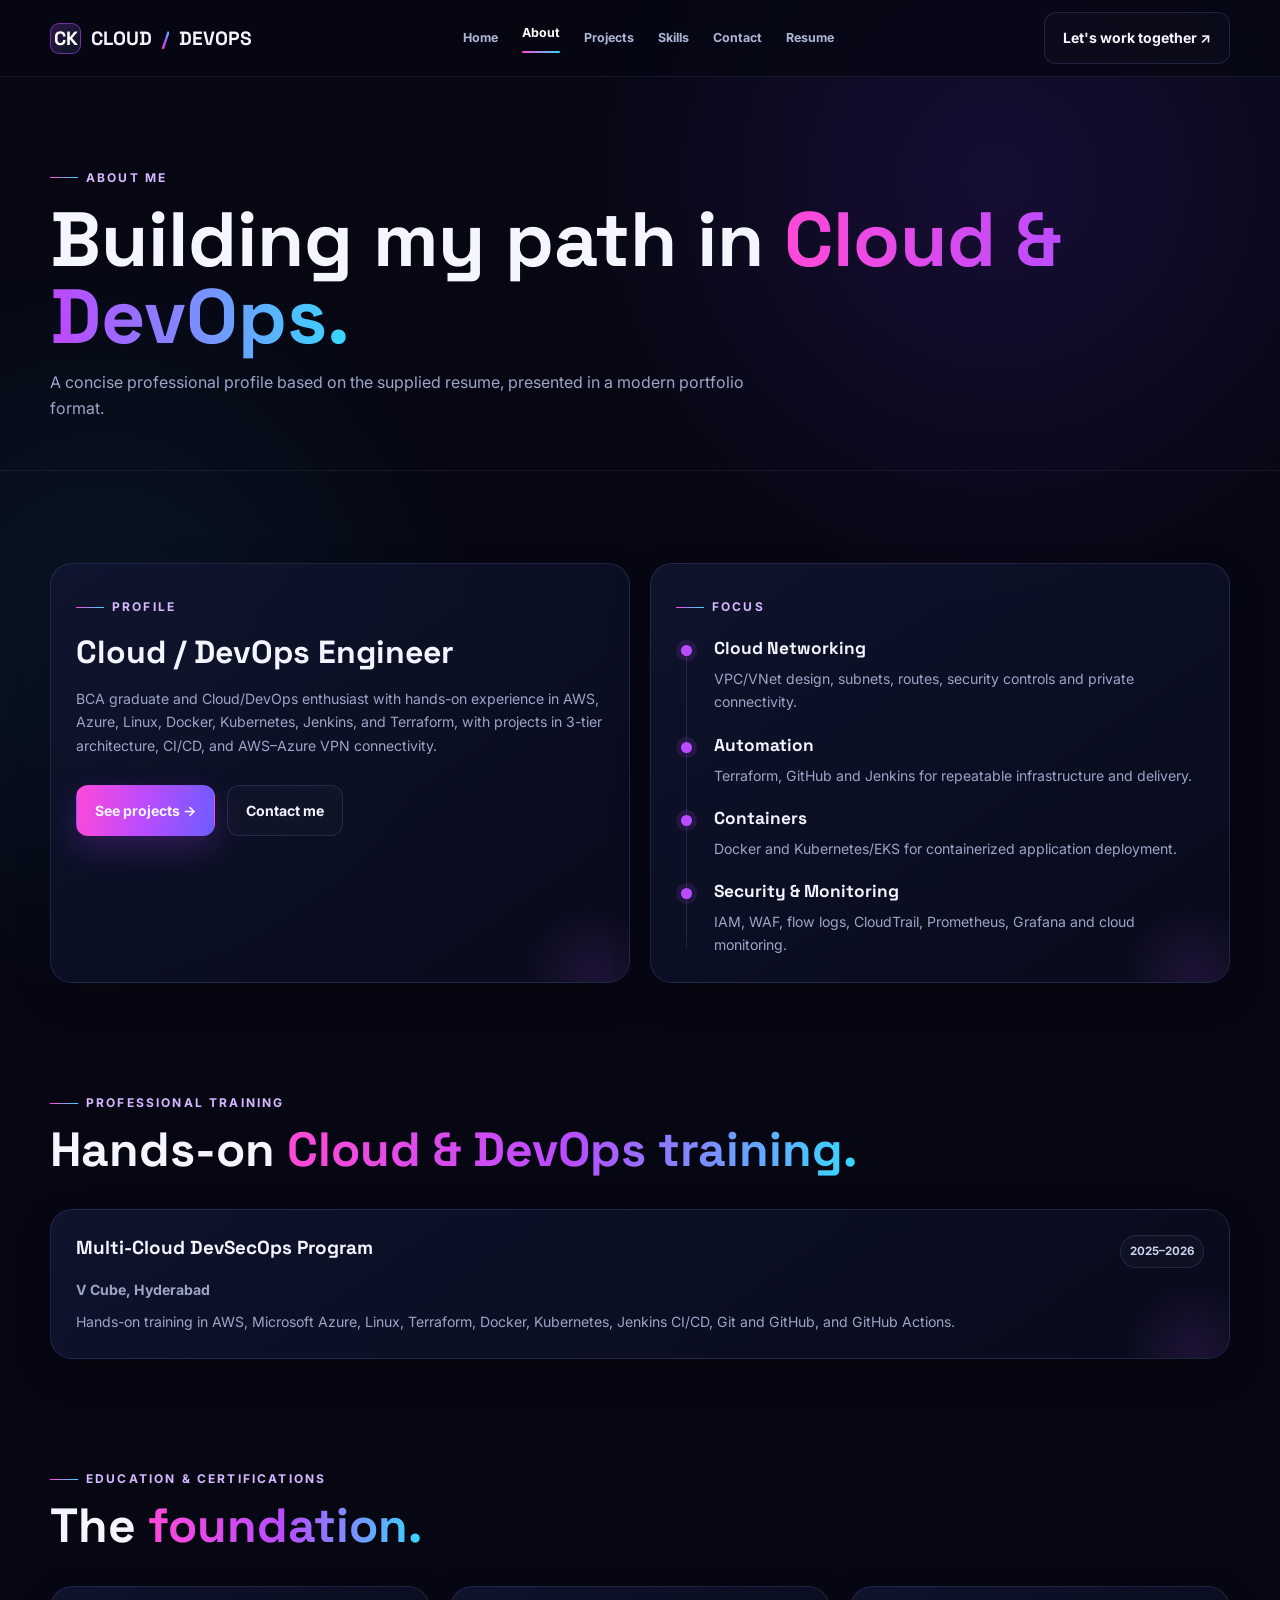
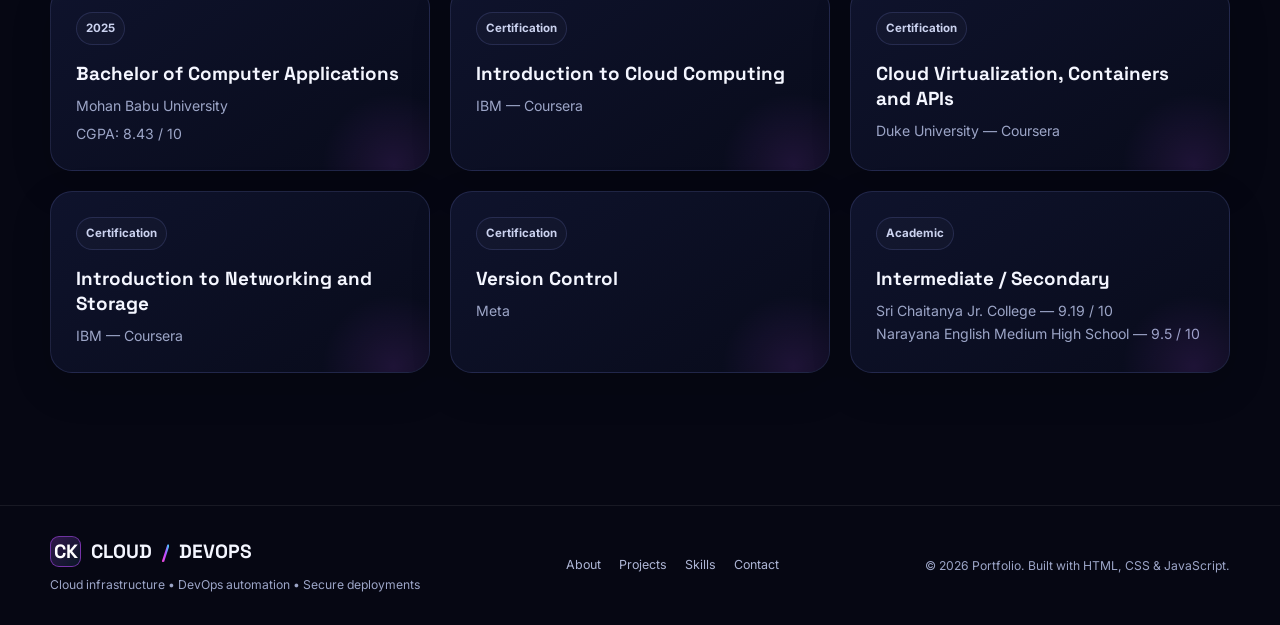
==== commit 647b4bf4: "Update index.html" ====
--- a/index.html
+++ b/index.html
@@ -4,73 +4,66 @@
 <meta charset="utf-8">
 <meta name="viewport" content="width=device-width,initial-scale=1">
 <meta name="description" content="Cloud / DevOps Engineer portfolio">
-<title>Home | Cloud / DevOps Engineer</title>
+<title>About | Cloud / DevOps Engineer</title>
 <link rel="stylesheet" href="style.css">
 </head>
 <body>
 <header class="header">
   <div class="container nav">
     <a class="logo" href="index.html"><span class="logo-mark">CK</span> CLOUD<span class="gradient-text">/</span>DEVOPS</a>
-    <nav class="nav-links"><a class="active" href="index.html">Home</a><a class="" href="about.html">About</a><a class="" href="projects.html">Projects</a><a class="" href="skills.html">Skills</a><a class="" href="contact.html">Contact</a><a class="" href="resume.pdf" target="_blank" rel="noopener">Resume</a></nav>
+    <nav class="nav-links"><a class="" href="index.html">Home</a><a class="active" href="about.html">About</a><a class="" href="projects.html">Projects</a><a class="" href="skills.html">Skills</a><a class="" href="contact.html">Contact</a><a class="" href="resume.pdf" target="_blank" rel="noopener">Resume</a></nav>
     <a class="btn secondary" href="contact.html">Let's work together ↗</a>
     <button class="menu" aria-label="Open menu">☰</button>
   </div>
 </header>
 
 <main>
-<section class="hero">
-  <div class="container hero-grid">
-    <div>
-      <span class="eyebrow">Hello, I'm a Cloud / DevOps Engineer</span>
-      <h1>I BUILD <span class="gradient-text">RELIABLE CLOUD</span><span>INFRASTRUCTURE</span></h1>
-      <p class="hero-copy">BCA graduate and Cloud/DevOps enthusiast focused on AWS, Azure, Linux, Docker, Kubernetes, Jenkins and Terraform. I design secure infrastructure, automate delivery and build practical cloud solutions.</p>
-      <div class="hero-meta">
-        <span class="tag">AWS</span><span class="tag">Azure</span><span class="tag">Kubernetes</span><span class="tag">Terraform</span><span class="tag">CI/CD</span>
-      </div>
-      <div class="btns">
-        <a class="btn primary" href="projects.html">View my projects →</a>
-        <a class="btn secondary" href="about.html">Explore profile</a>
-        <a class="btn secondary" href="resume.pdf" target="_blank" rel="noopener">View resume ↗</a>
-        <a class="btn secondary" href="resume.pdf" download="Ambati-Mokesh-Reddy-Resume.pdf">Download resume ↓</a>
-      </div>
-      <div class="stat-row">
-        <div class="stat"><strong>AWS</strong><span>Cloud platform</span></div>
-        <div class="stat"><strong>EKS</strong><span>Kubernetes deployment</span></div>
-        <div class="stat"><strong>IaC</strong><span>Terraform automation</span></div>
-      </div>
+<section class="page-hero"><div class="container"><span class="eyebrow">About me</span><h1>Building my path in <span class="gradient-text">Cloud & DevOps.</span></h1><p>A concise professional profile based on the supplied resume, presented in a modern portfolio format.</p></div></section>
+<section class="section">
+ <div class="container">
+  <div class="grid" style="grid-template-columns:1fr 1fr">
+   <div class="card">
+    <span class="eyebrow">Profile</span>
+    <h2 style="font:700 2rem 'Space Grotesk';margin:15px 0">Cloud / DevOps Engineer</h2>
+    <p class="muted">BCA graduate and Cloud/DevOps enthusiast with hands-on experience in AWS, Azure, Linux, Docker, Kubernetes, Jenkins, and Terraform, with projects in 3-tier architecture, CI/CD, and AWS–Azure VPN connectivity.</p>
+    <div class="btns"><a class="btn primary" href="projects.html">See projects →</a><a class="btn secondary" href="contact.html">Contact me</a></div>
+   </div>
+   <div class="card">
+    <span class="eyebrow">Focus</span>
+    <div class="timeline" style="margin-top:20px">
+      <div class="timeline-item"><h3>Cloud Networking</h3><p>VPC/VNet design, subnets, routes, security controls and private connectivity.</p></div>
+      <div class="timeline-item"><h3>Automation</h3><p>Terraform, GitHub and Jenkins for repeatable infrastructure and delivery.</p></div>
+      <div class="timeline-item"><h3>Containers</h3><p>Docker and Kubernetes/EKS for containerized application deployment.</p></div>
+      <div class="timeline-item"><h3>Security & Monitoring</h3><p>IAM, WAF, flow logs, CloudTrail, Prometheus, Grafana and cloud monitoring.</p></div>
     </div>
-    <div class="hero-photo">
-      <div class="float-card one"><b>Cloud + DevOps</b><span>Infrastructure & automation</span></div>
-      <div class="float-card two"><b>3 Core Projects</b><span>AWS • CI/CD • Multi-cloud</span></div>
-      <div class="profile-image-wrap">
-        <img class="profile-image" src="profile.jpeg" alt="Profile photo of Ambati Mokesh Reddy">
-      </div>
-    </div>
-  </div>
-</section>
-
-<section class="section" style="padding-top:30px">
- <div class="container">
-  <div class="section-head">
-   <div><span class="eyebrow">What I do</span><h2>Cloud engineering with a <span class="gradient-text">practical mindset.</span></h2></div>
-   <p>From infrastructure provisioning to containerized deployment, the portfolio is organized around skills that matter in real DevOps workflows.</p>
-  </div>
-  <div class="grid cards-4">
-   <article class="card"><div class="icon-box">☁</div><h3>Cloud Infrastructure</h3><p>AWS and Azure networking, compute, storage, IAM, load balancing and scalable architectures.</p></article>
-   <article class="card"><div class="icon-box">⚙</div><h3>CI/CD Automation</h3><p>GitHub, Jenkins and pipeline automation for repeatable build, scan and deployment workflows.</p></article>
-   <article class="card"><div class="icon-box">◈</div><h3>Containers & Kubernetes</h3><p>Docker and Amazon EKS with deployments, services, ingress, Helm and practical orchestration.</p></article>
-   <article class="card"><div class="icon-box">⌘</div><h3>Infrastructure as Code</h3><p>Terraform-based provisioning for consistent and reusable cloud infrastructure.</p></article>
+   </div>
   </div>
  </div>
 </section>
 
-<section class="section" style="padding-top:35px">
+<section class="section" style="padding-top:10px">
  <div class="container">
-  <div class="section-head"><div><span class="eyebrow">Featured work</span><h2>Projects that show the <span class="gradient-text">workflow.</span></h2></div><a class="btn secondary" href="projects.html">All projects →</a></div>
+  <div class="section-head"><div><span class="eyebrow">Professional training</span><h2>Hands-on <span class="gradient-text">Cloud & DevOps training.</span></h2></div></div>
+  <article class="card">
+   <div class="project-top"><h3>Multi-Cloud DevSecOps Program</h3><span class="tag">2025–2026</span></div>
+   <p style="margin-top:10px"><strong>V Cube, Hyderabad</strong></p>
+   <p class="muted" style="margin-top:8px">Hands-on training in AWS, Microsoft Azure, Linux, Terraform, Docker, Kubernetes, Jenkins CI/CD, Git and GitHub, and GitHub Actions.</p>
+  </article>
+ </div>
+</section>
+
+<section class="section" style="padding-top:10px">
+ <div class="container">
+  <div class="section-head"><div><span class="eyebrow">Education & certifications</span><h2>The <span class="gradient-text">foundation.</span></h2></div></div>
   <div class="grid cards-3">
-   <article class="card"><div class="project-image project-cover home-project-cover"><img src="project-three-tier.png" alt="AWS Three-Tier Architecture project cover" loading="lazy"></div><div class="project-top"><h3>AWS 3-Tier Architecture</h3><span class="tag">AWS</span></div><p style="margin-top:9px">Highly available architecture across two Availability Zones using ALB, Auto Scaling and Multi-AZ RDS.</p></article>
-   <article class="card"><div class="project-image project-cover home-project-cover"><img src="project-cicd.png" alt="End-to-End DevOps CI/CD Pipeline project cover" loading="lazy"></div><div class="project-top"><h3>End-to-End DevOps CI/CD</h3><span class="tag">DevOps</span></div><p style="margin-top:9px">Jenkins + GitHub pipeline with SonarQube, OWASP Dependency-Check, Trivy, Docker and EKS.</p></article>
-   <article class="card"><div class="project-image project-cover home-project-cover"><img src="project-vpn.png" alt="AWS Site-to-Site VPN project cover" loading="lazy"></div><div class="project-top"><h3>AWS–Azure VPN</h3><span class="tag">Multi-cloud</span></div><p style="margin-top:9px">Secure private connectivity between AWS VPC and Azure VNet using IPsec Site-to-Site VPN and Terraform.</p></article>
+   <article class="card"><span class="tag">2025</span><h3 style="margin-top:16px">Bachelor of Computer Applications</h3><p>Mohan Babu University</p><p class="muted" style="margin-top:5px">CGPA: 8.43 / 10</p></article>
+   <article class="card"><span class="tag">Certification</span><h3 style="margin-top:16px">Introduction to Cloud Computing</h3><p>IBM — Coursera</p></article>
+   <article class="card"><span class="tag">Certification</span><h3 style="margin-top:16px">Cloud Virtualization, Containers and APIs</h3><p>Duke University — Coursera</p></article>
+  </div>
+  <div class="grid cards-3" style="margin-top:20px">
+   <article class="card"><span class="tag">Certification</span><h3 style="margin-top:16px">Introduction to Networking and Storage</h3><p>IBM — Coursera</p></article>
+   <article class="card"><span class="tag">Certification</span><h3 style="margin-top:16px">Version Control</h3><p>Meta</p></article>
+   <article class="card"><span class="tag">Academic</span><h3 style="margin-top:16px">Intermediate / Secondary</h3><p>Sri Chaitanya Jr. College — 9.19 / 10</p><p class="muted">Narayana English Medium High School — 9.5 / 10</p></article>
   </div>
  </div>
 </section>
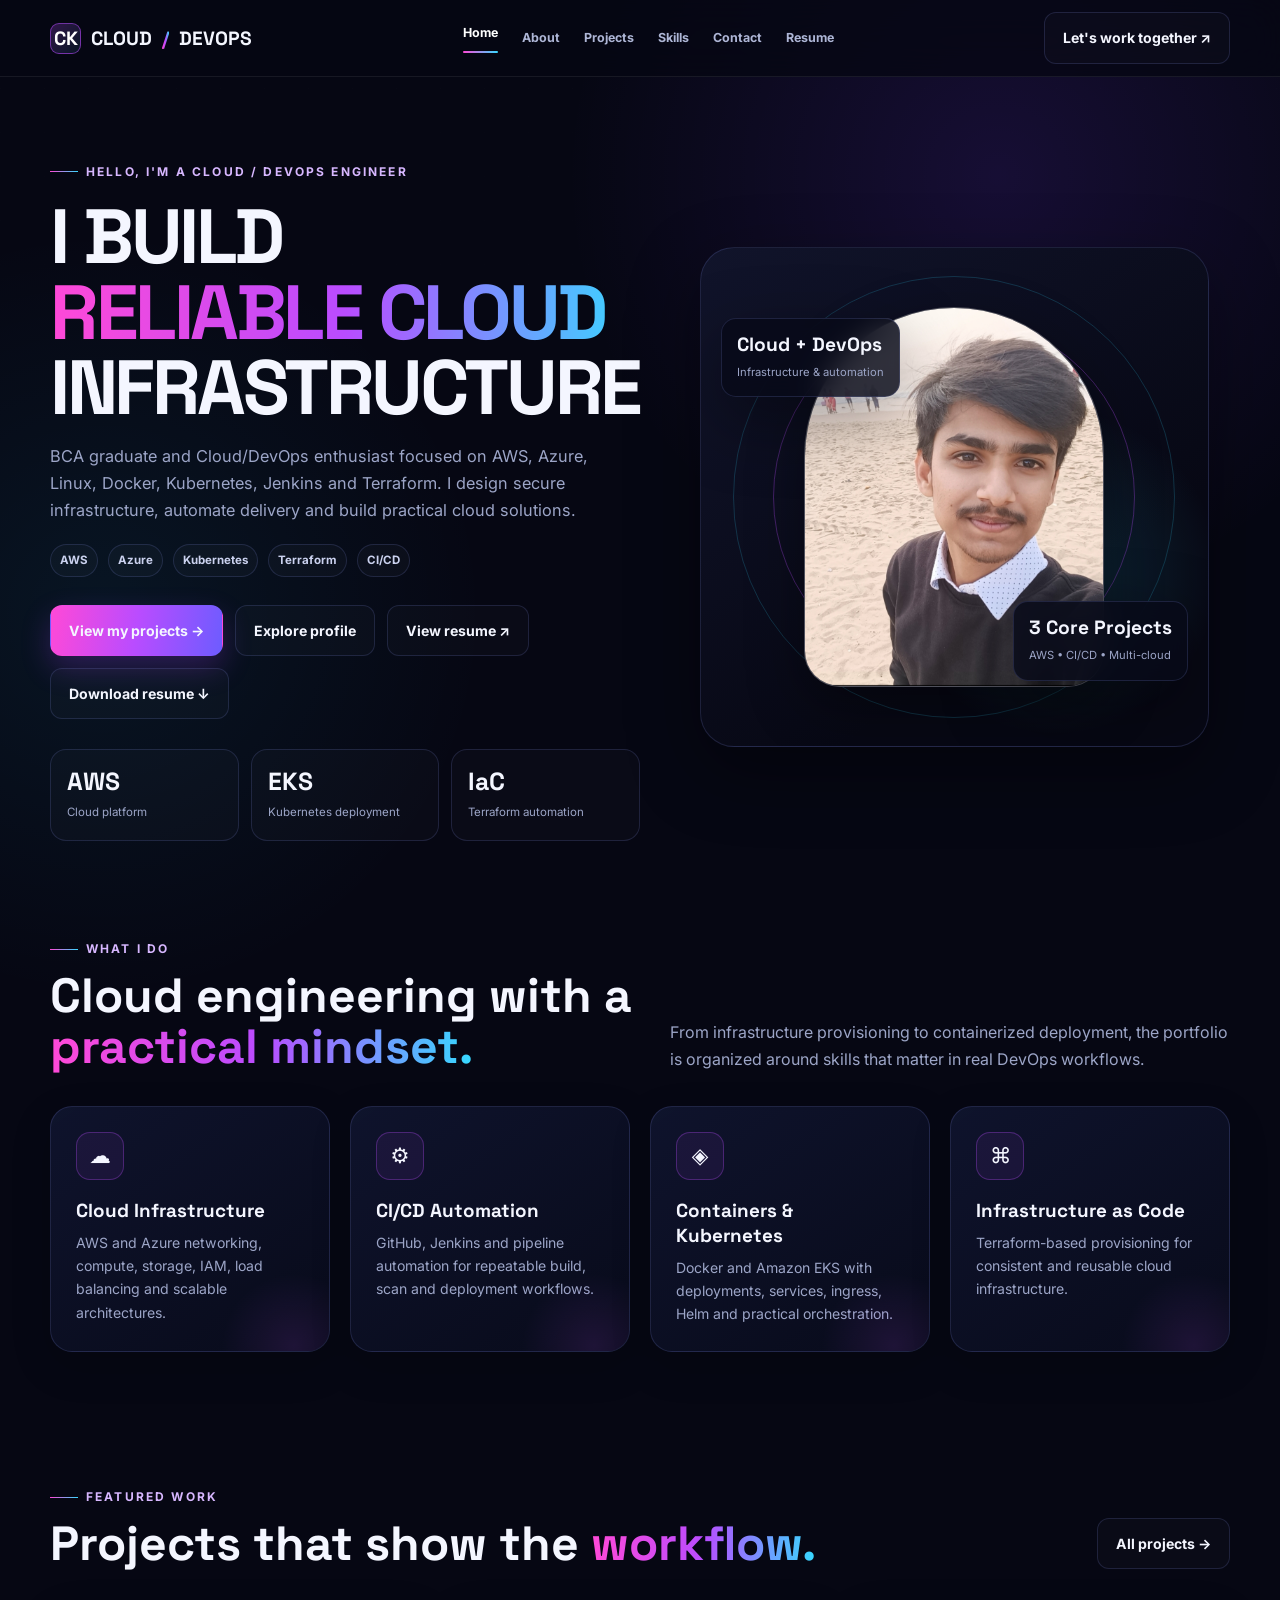
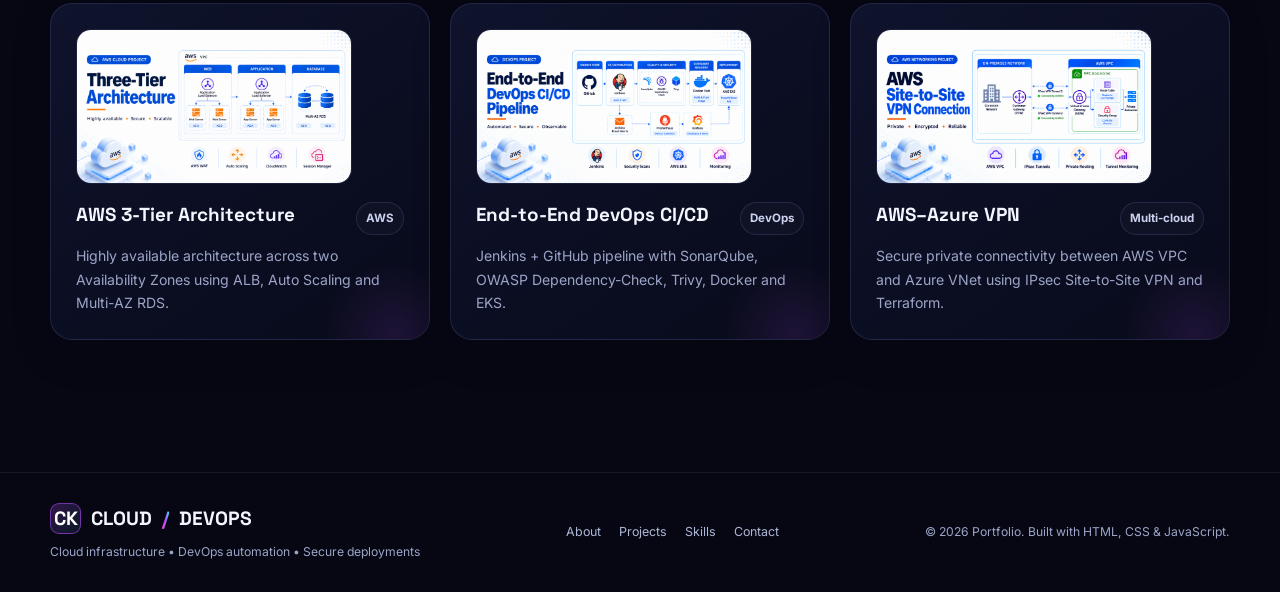
==== commit 7b34caf5: "Update index.html" ====
--- a/index.html
+++ b/index.html
@@ -4,66 +4,73 @@
 <meta charset="utf-8">
 <meta name="viewport" content="width=device-width,initial-scale=1">
 <meta name="description" content="Cloud / DevOps Engineer portfolio">
-<title>About | Cloud / DevOps Engineer</title>
+<title>Home | Cloud / DevOps Engineer</title>
 <link rel="stylesheet" href="style.css">
 </head>
 <body>
 <header class="header">
   <div class="container nav">
     <a class="logo" href="index.html"><span class="logo-mark">CK</span> CLOUD<span class="gradient-text">/</span>DEVOPS</a>
-    <nav class="nav-links"><a class="" href="index.html">Home</a><a class="active" href="about.html">About</a><a class="" href="projects.html">Projects</a><a class="" href="skills.html">Skills</a><a class="" href="contact.html">Contact</a><a class="" href="resume.pdf" target="_blank" rel="noopener">Resume</a></nav>
+    <nav class="nav-links"><a class="active" href="index.html">Home</a><a class="" href="about.html">About</a><a class="" href="projects.html">Projects</a><a class="" href="skills.html">Skills</a><a class="" href="contact.html">Contact</a><a class="" href="resume.pdf" target="_blank" rel="noopener">Resume</a></nav>
     <a class="btn secondary" href="contact.html">Let's work together ↗</a>
     <button class="menu" aria-label="Open menu">☰</button>
   </div>
 </header>
 
 <main>
-<section class="page-hero"><div class="container"><span class="eyebrow">About me</span><h1>Building my path in <span class="gradient-text">Cloud & DevOps.</span></h1><p>A concise professional profile based on the supplied resume, presented in a modern portfolio format.</p></div></section>
-<section class="section">
+<section class="hero">
+  <div class="container hero-grid">
+    <div>
+      <span class="eyebrow">Hello, I'm a Cloud / DevOps Engineer</span>
+      <h1>I BUILD <span class="gradient-text">RELIABLE CLOUD</span><span>INFRASTRUCTURE</span></h1>
+      <p class="hero-copy">BCA graduate and Cloud/DevOps enthusiast focused on AWS, Azure, Linux, Docker, Kubernetes, Jenkins and Terraform. I design secure infrastructure, automate delivery and build practical cloud solutions.</p>
+      <div class="hero-meta">
+        <span class="tag">AWS</span><span class="tag">Azure</span><span class="tag">Kubernetes</span><span class="tag">Terraform</span><span class="tag">CI/CD</span>
+      </div>
+      <div class="btns">
+        <a class="btn primary" href="projects.html">View my projects →</a>
+        <a class="btn secondary" href="about.html">Explore profile</a>
+        <a class="btn secondary" href="resume.pdf" target="_blank" rel="noopener">View resume ↗</a>
+        <a class="btn secondary" href="resume.pdf" download="Pinjari-Jafar-Resume.pdf">Download resume ↓</a>
+      </div>
+      <div class="stat-row">
+        <div class="stat"><strong>AWS</strong><span>Cloud platform</span></div>
+        <div class="stat"><strong>EKS</strong><span>Kubernetes deployment</span></div>
+        <div class="stat"><strong>IaC</strong><span>Terraform automation</span></div>
+      </div>
+    </div>
+    <div class="hero-photo">
+      <div class="float-card one"><b>Cloud + DevOps</b><span>Infrastructure & automation</span></div>
+      <div class="float-card two"><b>3 Core Projects</b><span>AWS • CI/CD • Multi-cloud</span></div>
+      <div class="profile-image-wrap">
+        <img class="profile-image" src="profile.jpeg" alt="Profile photo of Ambati Mokesh Reddy">
+      </div>
+    </div>
+  </div>
+</section>
+
+<section class="section" style="padding-top:30px">
  <div class="container">
-  <div class="grid" style="grid-template-columns:1fr 1fr">
-   <div class="card">
-    <span class="eyebrow">Profile</span>
-    <h2 style="font:700 2rem 'Space Grotesk';margin:15px 0">Cloud / DevOps Engineer</h2>
-    <p class="muted">BCA graduate and Cloud/DevOps enthusiast with hands-on experience in AWS, Azure, Linux, Docker, Kubernetes, Jenkins, and Terraform, with projects in 3-tier architecture, CI/CD, and AWS–Azure VPN connectivity.</p>
-    <div class="btns"><a class="btn primary" href="projects.html">See projects →</a><a class="btn secondary" href="contact.html">Contact me</a></div>
-   </div>
-   <div class="card">
-    <span class="eyebrow">Focus</span>
-    <div class="timeline" style="margin-top:20px">
-      <div class="timeline-item"><h3>Cloud Networking</h3><p>VPC/VNet design, subnets, routes, security controls and private connectivity.</p></div>
-      <div class="timeline-item"><h3>Automation</h3><p>Terraform, GitHub and Jenkins for repeatable infrastructure and delivery.</p></div>
-      <div class="timeline-item"><h3>Containers</h3><p>Docker and Kubernetes/EKS for containerized application deployment.</p></div>
-      <div class="timeline-item"><h3>Security & Monitoring</h3><p>IAM, WAF, flow logs, CloudTrail, Prometheus, Grafana and cloud monitoring.</p></div>
-    </div>
-   </div>
+  <div class="section-head">
+   <div><span class="eyebrow">What I do</span><h2>Cloud engineering with a <span class="gradient-text">practical mindset.</span></h2></div>
+   <p>From infrastructure provisioning to containerized deployment, the portfolio is organized around skills that matter in real DevOps workflows.</p>
+  </div>
+  <div class="grid cards-4">
+   <article class="card"><div class="icon-box">☁</div><h3>Cloud Infrastructure</h3><p>AWS and Azure networking, compute, storage, IAM, load balancing and scalable architectures.</p></article>
+   <article class="card"><div class="icon-box">⚙</div><h3>CI/CD Automation</h3><p>GitHub, Jenkins and pipeline automation for repeatable build, scan and deployment workflows.</p></article>
+   <article class="card"><div class="icon-box">◈</div><h3>Containers & Kubernetes</h3><p>Docker and Amazon EKS with deployments, services, ingress, Helm and practical orchestration.</p></article>
+   <article class="card"><div class="icon-box">⌘</div><h3>Infrastructure as Code</h3><p>Terraform-based provisioning for consistent and reusable cloud infrastructure.</p></article>
   </div>
  </div>
 </section>
 
-<section class="section" style="padding-top:10px">
+<section class="section" style="padding-top:35px">
  <div class="container">
-  <div class="section-head"><div><span class="eyebrow">Professional training</span><h2>Hands-on <span class="gradient-text">Cloud & DevOps training.</span></h2></div></div>
-  <article class="card">
-   <div class="project-top"><h3>Multi-Cloud DevSecOps Program</h3><span class="tag">2025–2026</span></div>
-   <p style="margin-top:10px"><strong>V Cube, Hyderabad</strong></p>
-   <p class="muted" style="margin-top:8px">Hands-on training in AWS, Microsoft Azure, Linux, Terraform, Docker, Kubernetes, Jenkins CI/CD, Git and GitHub, and GitHub Actions.</p>
-  </article>
- </div>
-</section>
-
-<section class="section" style="padding-top:10px">
- <div class="container">
-  <div class="section-head"><div><span class="eyebrow">Education & certifications</span><h2>The <span class="gradient-text">foundation.</span></h2></div></div>
+  <div class="section-head"><div><span class="eyebrow">Featured work</span><h2>Projects that show the <span class="gradient-text">workflow.</span></h2></div><a class="btn secondary" href="projects.html">All projects →</a></div>
   <div class="grid cards-3">
-   <article class="card"><span class="tag">2025</span><h3 style="margin-top:16px">Bachelor of Computer Applications</h3><p>Mohan Babu University</p><p class="muted" style="margin-top:5px">CGPA: 8.43 / 10</p></article>
-   <article class="card"><span class="tag">Certification</span><h3 style="margin-top:16px">Introduction to Cloud Computing</h3><p>IBM — Coursera</p></article>
-   <article class="card"><span class="tag">Certification</span><h3 style="margin-top:16px">Cloud Virtualization, Containers and APIs</h3><p>Duke University — Coursera</p></article>
-  </div>
-  <div class="grid cards-3" style="margin-top:20px">
-   <article class="card"><span class="tag">Certification</span><h3 style="margin-top:16px">Introduction to Networking and Storage</h3><p>IBM — Coursera</p></article>
-   <article class="card"><span class="tag">Certification</span><h3 style="margin-top:16px">Version Control</h3><p>Meta</p></article>
-   <article class="card"><span class="tag">Academic</span><h3 style="margin-top:16px">Intermediate / Secondary</h3><p>Sri Chaitanya Jr. College — 9.19 / 10</p><p class="muted">Narayana English Medium High School — 9.5 / 10</p></article>
+   <article class="card"><div class="project-image project-cover home-project-cover"><img src="project-three-tier.png" alt="AWS Three-Tier Architecture project cover" loading="lazy"></div><div class="project-top"><h3>AWS 3-Tier Architecture</h3><span class="tag">AWS</span></div><p style="margin-top:9px">Highly available architecture across two Availability Zones using ALB, Auto Scaling and Multi-AZ RDS.</p></article>
+   <article class="card"><div class="project-image project-cover home-project-cover"><img src="project-cicd.png" alt="End-to-End DevOps CI/CD Pipeline project cover" loading="lazy"></div><div class="project-top"><h3>End-to-End DevOps CI/CD</h3><span class="tag">DevOps</span></div><p style="margin-top:9px">Jenkins + GitHub pipeline with SonarQube, OWASP Dependency-Check, Trivy, Docker and EKS.</p></article>
+   <article class="card"><div class="project-image project-cover home-project-cover"><img src="project-vpn.png" alt="AWS Site-to-Site VPN project cover" loading="lazy"></div><div class="project-top"><h3>AWS–Azure VPN</h3><span class="tag">Multi-cloud</span></div><p style="margin-top:9px">Secure private connectivity between AWS VPC and Azure VNet using IPsec Site-to-Site VPN and Terraform.</p></article>
   </div>
  </div>
 </section>
